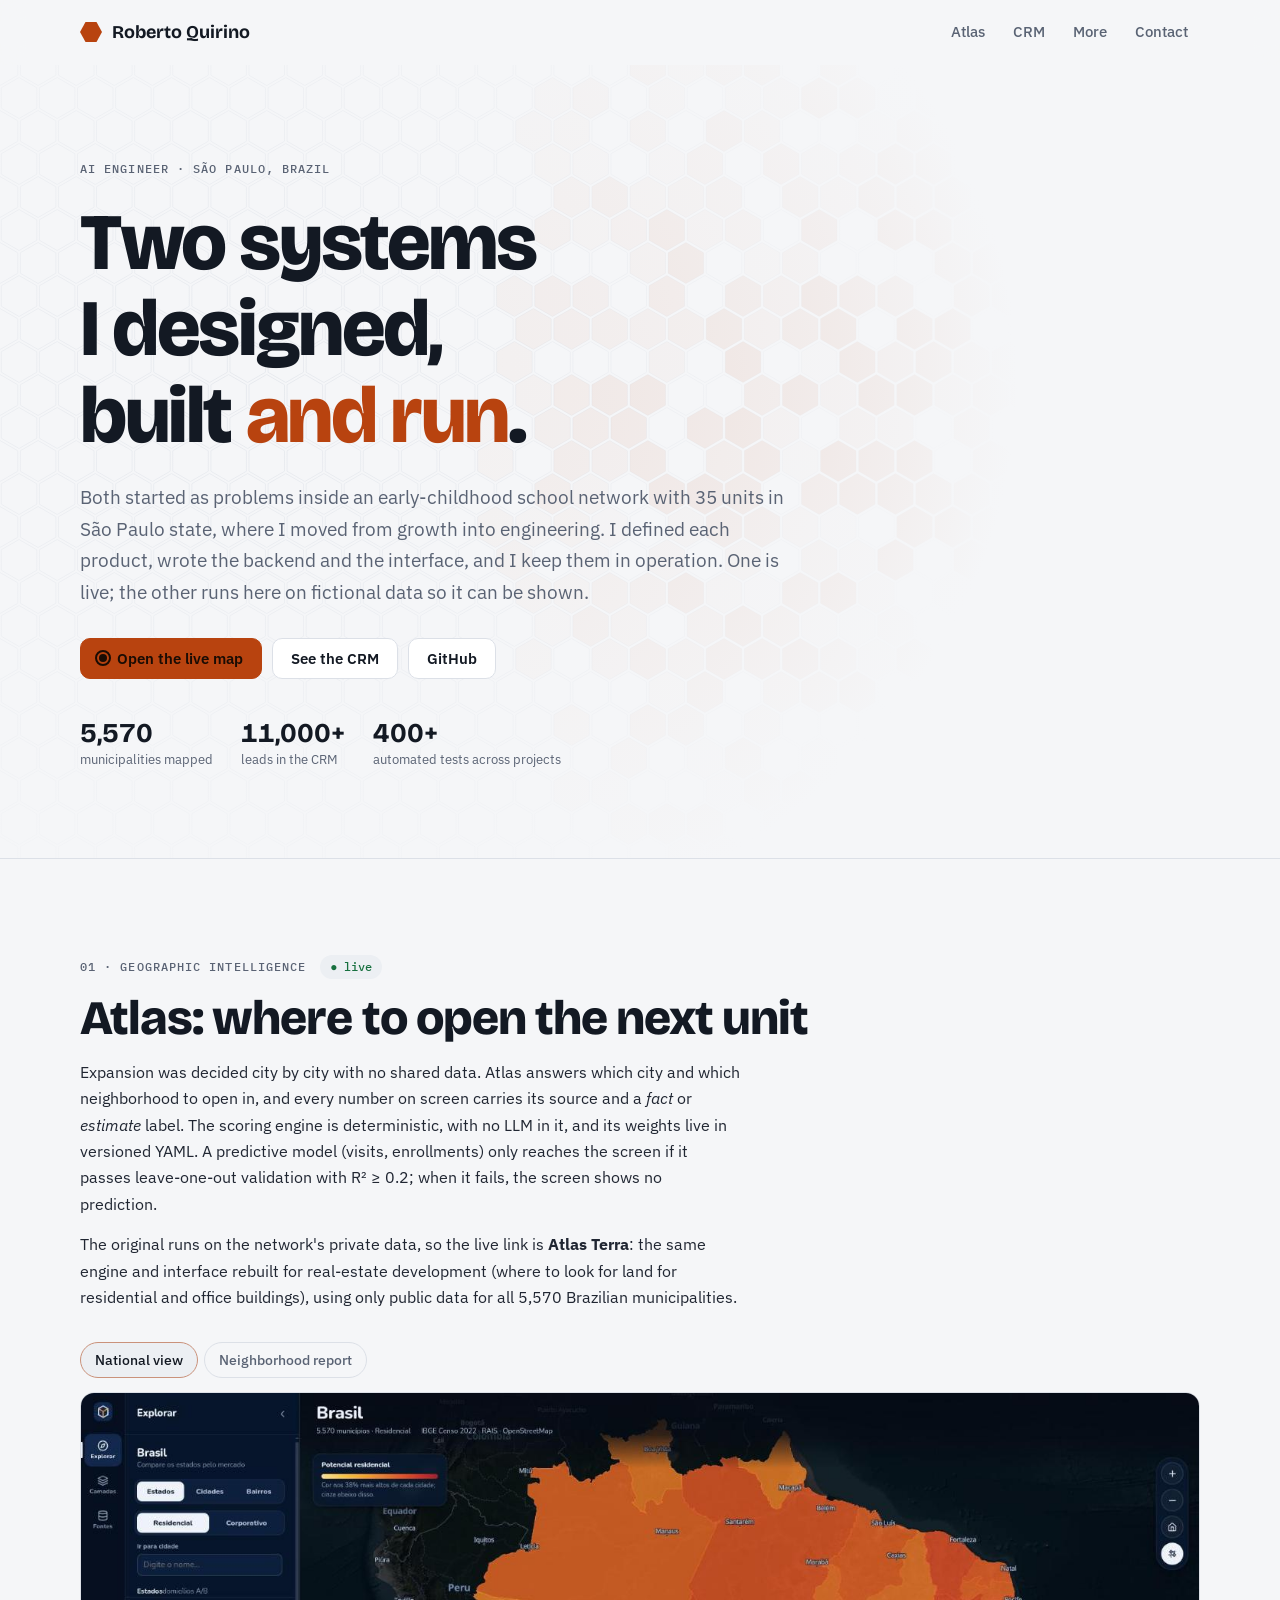
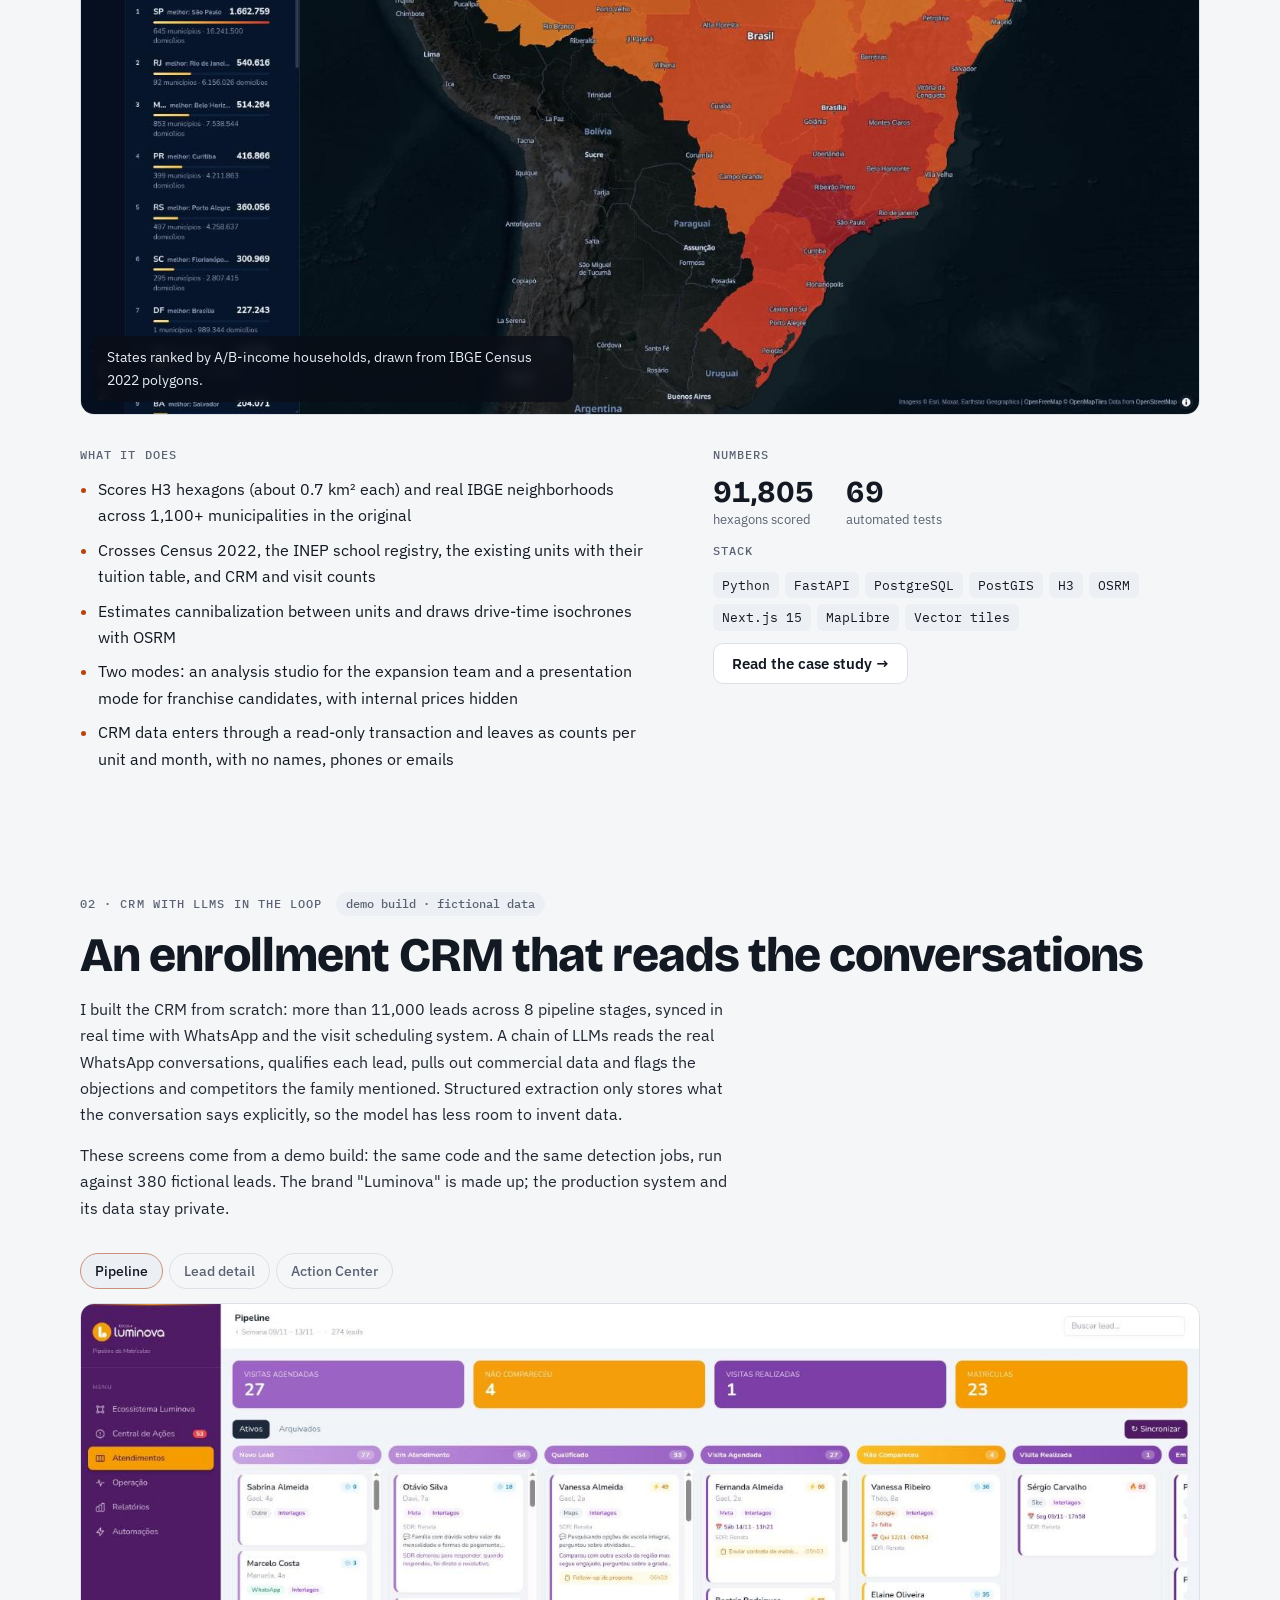
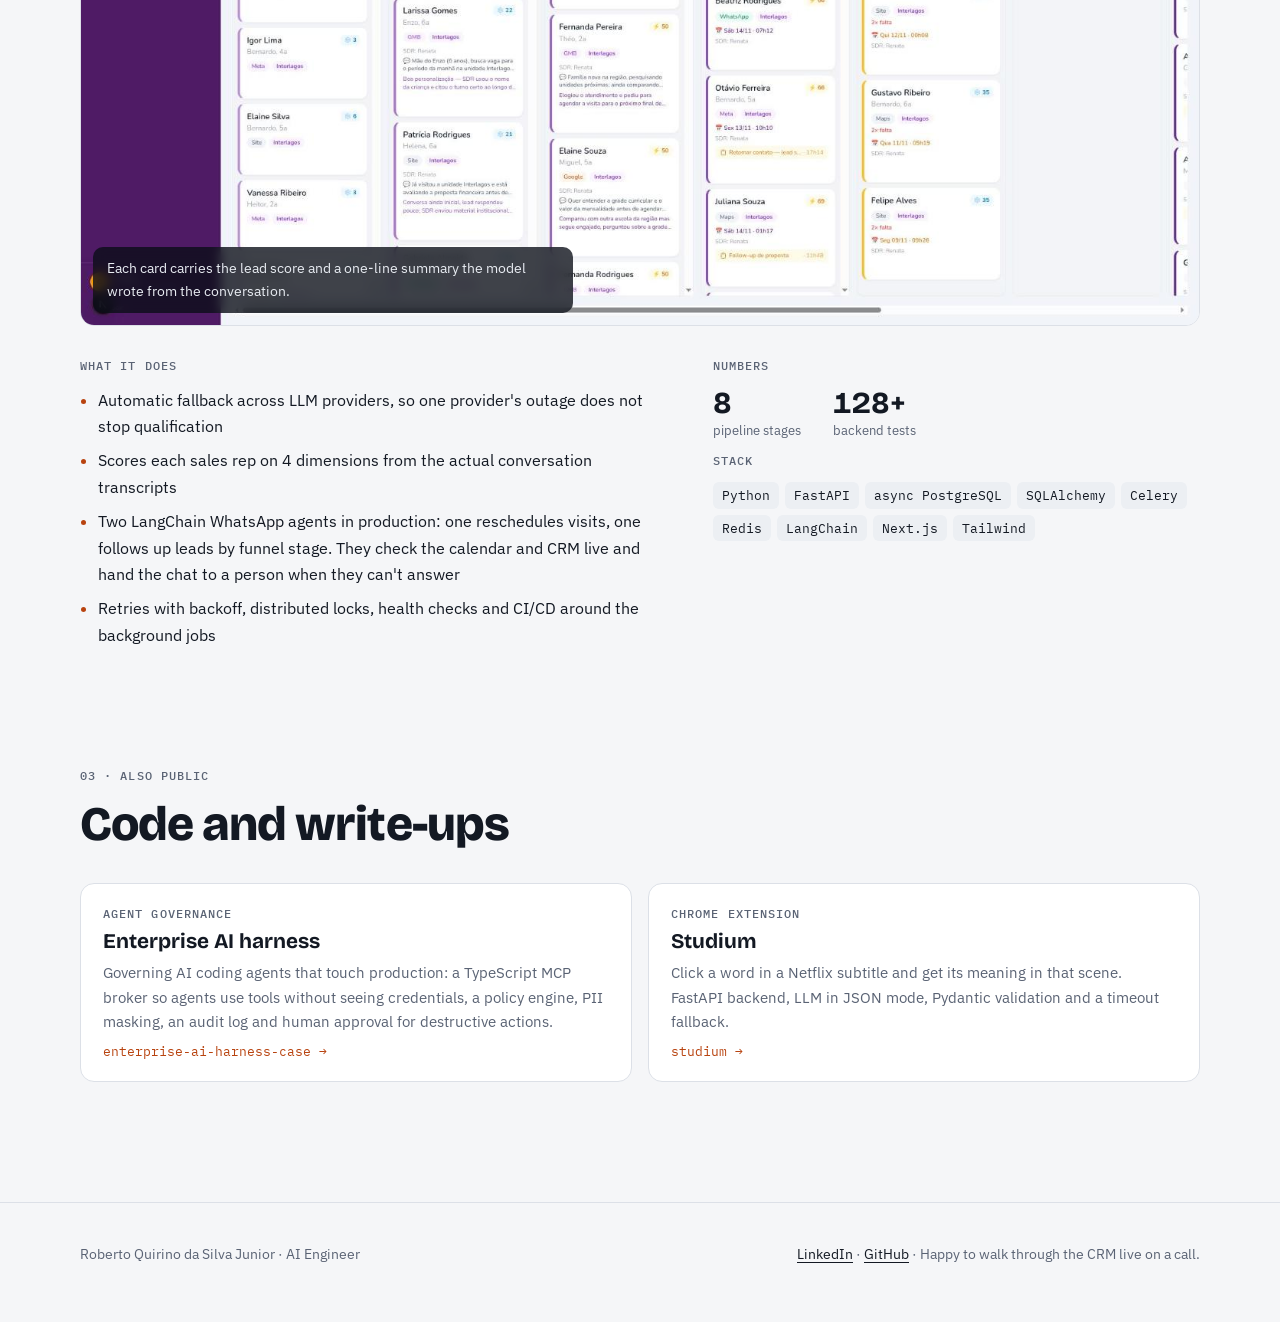
==== index.html @ 05501320 "Portfolio: Atlas and CRM showcase" ====
<!doctype html>
<html lang="en">
<head>
<meta charset="utf-8">
<meta name="viewport" content="width=device-width, initial-scale=1, viewport-fit=cover">
<title>Roberto Quirino · AI Engineer</title>
<meta name="description" content="Atlas, a live geographic intelligence map, and an enrollment CRM with LLMs in the loop. Designed, built and run from scratch by Roberto Quirino.">
<meta property="og:title" content="Roberto Quirino · AI Engineer">
<meta property="og:description" content="Two systems I designed, built and run: Atlas (live map) and an LLM-assisted CRM.">
<meta property="og:image" content="https://hisdevotions-afk.github.io/img/atlas-brazil.jpg">
<link rel="preconnect" href="https://fonts.googleapis.com">
<link rel="preconnect" href="https://fonts.gstatic.com" crossorigin>
<link rel="stylesheet" href="https://fonts.googleapis.com/css2?family=Bricolage+Grotesque:opsz,wght@12..96,500;12..96,700;12..96,800&family=IBM+Plex+Sans:wght@400;500;600&family=IBM+Plex+Mono:wght@400;500&display=swap">
<style>
:root {
  --bg: #0b1019; --surface: #121a27; --ink: #e9edf3; --muted: #97a1b2; --line: #222d3f;
  --accent: #f07a45; --accent-2: #ffc35a; --chip: #1a2333; --ok: #39c47e;
  --display: "Bricolage Grotesque", "Segoe UI", system-ui, sans-serif;
  --body: "IBM Plex Sans", "Segoe UI", system-ui, sans-serif;
  --mono: "IBM Plex Mono", ui-monospace, Menlo, monospace;
  --ease: cubic-bezier(.2,.7,.2,1);
  color-scheme: dark;
}
@media (prefers-color-scheme: light) {
  :root { --bg: #f5f6f8; --surface: #fff; --ink: #131923; --muted: #5a6374; --line: #dce0e7;
    --accent: #b8430f; --accent-2: #e09a1a; --chip: #eceff3; --ok: #17703f; color-scheme: light; }
}
* { box-sizing: border-box; }
html { scroll-behavior: smooth; scroll-padding-top: 80px; }
body { margin: 0; background: var(--bg); color: var(--ink); font: 400 16px/1.65 var(--body); -webkit-font-smoothing: antialiased; }
img { max-width: 100%; display: block; }
a { color: var(--accent); text-underline-offset: 3px; }
:focus-visible { outline: 2px solid var(--accent); outline-offset: 3px; border-radius: 4px; }
.gutter { padding-left: max(20px, env(safe-area-inset-left)); padding-right: max(20px, env(safe-area-inset-right)); }
.wrap { max-width: 1120px; margin: 0 auto; }
h1, h2, h3 { font-family: var(--display); margin: 0; line-height: 1.08; text-wrap: balance; }
p { margin: 0; max-width: 66ch; }
.label { font: 500 12px/1.4 var(--mono); letter-spacing: .09em; text-transform: uppercase; color: var(--muted); }

/* progress + nav */
.progress { position: fixed; inset: 0 0 auto; height: 2px; z-index: 60; background: linear-gradient(90deg, var(--accent), var(--accent-2)); transform-origin: 0 50%; transform: scaleX(0); }
nav.top { position: sticky; top: 0; z-index: 50; backdrop-filter: blur(12px); background: color-mix(in srgb, var(--bg) 78%, transparent); border-bottom: 1px solid transparent; transition: border-color .3s; }
nav.top.scrolled { border-bottom-color: var(--line); }
nav.top .wrap { display: flex; align-items: center; justify-content: space-between; gap: 16px; height: 64px; }
.brand { font: 700 18px var(--display); color: var(--ink); text-decoration: none; display: flex; align-items: center; gap: 10px; white-space: nowrap; }
.brand i { width: 22px; height: 22px; display: inline-block; background: var(--accent); clip-path: polygon(25% 5%,75% 5%,100% 50%,75% 95%,25% 95%,0 50%); }
.navlinks { display: flex; gap: 4px; list-style: none; margin: 0; padding: 0; }
.navlinks a { display: block; padding: 8px 12px; border-radius: 8px; color: var(--muted); text-decoration: none; font-weight: 500; font-size: 15px; transition: color .2s, background .2s; }
.navlinks a:hover { color: var(--ink); }
.navlinks a.active { color: var(--ink); background: var(--chip); }

/* hero */
.hero { position: relative; overflow: hidden; border-bottom: 1px solid var(--line); }
#hex { position: absolute; inset: 0; width: 100%; height: 100%; opacity: .55; }
.hero::after { content: ""; position: absolute; inset: 0; background: radial-gradient(70% 90% at 20% 40%, transparent, var(--bg) 85%); pointer-events: none; }
.hero .wrap { position: relative; z-index: 1; padding-block: 96px 88px; display: grid; gap: 22px; }
.hero h1 { font-size: clamp(2.6rem, 7vw, 5rem); font-weight: 800; letter-spacing: -.03em; max-width: 14ch; }
.hero h1 em { font-style: normal; color: var(--accent); }
.hero .lede { font-size: clamp(1.05rem, 2vw, 1.2rem); color: var(--muted); }
.ctas { display: flex; flex-wrap: wrap; gap: 10px; margin-top: 8px; }
.btn { display: inline-flex; align-items: center; gap: 10px; padding: 12px 18px; border-radius: 10px; font: 600 15px/1 var(--body); text-decoration: none; color: var(--ink); background: var(--surface); border: 1px solid var(--line); transition: transform .25s var(--ease), border-color .25s, box-shadow .25s; }
.btn:hover { transform: translateY(-2px); border-color: var(--accent); }
.btn.primary { background: var(--accent); border-color: var(--accent); color: #1a0c04; }
.pulse { width: 8px; height: 8px; border-radius: 50%; background: #1a0c04; position: relative; }
.pulse::after { content: ""; position: absolute; inset: -4px; border-radius: 50%; border: 2px solid #1a0c04; animation: ping 1.8s var(--ease) infinite; }
@keyframes ping { from { transform: scale(.6); opacity: .9 } to { transform: scale(1.8); opacity: 0 } }
.hero .facts { display: flex; flex-wrap: wrap; gap: 8px 28px; margin-top: 18px; }
.hero .facts div { display: grid; }
.hero .facts b { font: 700 1.7rem/1.1 var(--display); font-variant-numeric: tabular-nums; }
.hero .facts span { font-size: 13px; color: var(--muted); }

/* projects */
section.project { padding-block: 96px 24px; }
section.project .wrap { display: grid; gap: 32px; }
.phead { display: grid; gap: 14px; }
.phead .meta { display: flex; flex-wrap: wrap; gap: 8px 14px; align-items: center; }
.status { font: 500 12px/1 var(--mono); padding: 6px 10px; border-radius: 999px; background: var(--chip); color: var(--muted); }
.status.live { color: var(--ok); }
.phead h2 { font-size: clamp(2rem, 4.4vw, 3rem); font-weight: 800; letter-spacing: -.02em; }
.phead p { color: color-mix(in srgb, var(--ink) 82%, var(--muted)); }

.gallery { display: grid; gap: 14px; }
.tabs { display: flex; flex-wrap: wrap; gap: 6px; }
.tabs button { font: 500 14px var(--body); color: var(--muted); background: transparent; border: 1px solid var(--line); border-radius: 999px; padding: 8px 14px; cursor: pointer; transition: all .2s; }
.tabs button[aria-selected="true"] { color: var(--ink); background: var(--chip); border-color: color-mix(in srgb, var(--accent) 50%, var(--line)); }
.stage { position: relative; border-radius: 14px; overflow: hidden; border: 1px solid var(--line); background: var(--surface); aspect-ratio: 1460 / 812; cursor: zoom-in; }
.stage img { position: absolute; inset: 0; width: 100%; height: 100%; object-fit: cover; object-position: top left; opacity: 0; transform: scale(1.02); transition: opacity .6s var(--ease), transform 1.2s var(--ease); }
.stage img.on { opacity: 1; transform: scale(1); }
.stage .cap { position: absolute; left: 12px; right: 12px; bottom: 12px; padding: 10px 14px; border-radius: 10px; font-size: 14px; color: #e9edf3; background: rgba(10,14,22,.78); backdrop-filter: blur(6px); max-width: 60ch; }
.stage .bar { position: absolute; left: 0; top: 0; height: 3px; background: var(--accent); width: 0; }
.stage.playing .bar { animation: fill 6s linear forwards; }
@keyframes fill { to { width: 100% } }

.sheet { display: grid; grid-template-columns: 1.2fr 1fr; gap: 32px 48px; }
.sheet > div { min-width: 0; display: grid; gap: 12px; align-content: start; }
.sheet ul { margin: 0; padding-left: 18px; display: grid; gap: 8px; }
.sheet li::marker { color: var(--accent); }
.figures { display: flex; flex-wrap: wrap; gap: 10px 32px; }
.figures div { display: grid; }
.figures b { font: 700 1.9rem/1.1 var(--display); font-variant-numeric: tabular-nums; }
.figures span { font-size: 13px; color: var(--muted); }
.tech { display: flex; flex-wrap: wrap; gap: 6px; }
.tech span { font: 400 12.5px/1 var(--mono); padding: 7px 9px; border-radius: 6px; background: var(--chip); transition: transform .2s var(--ease), background .2s; }
.tech span:hover { transform: translateY(-2px); background: color-mix(in srgb, var(--accent) 22%, var(--chip)); }

.cards { display: grid; grid-template-columns: repeat(2, 1fr); gap: 16px; }
.card { display: grid; gap: 8px; padding: 22px; border-radius: 14px; border: 1px solid var(--line); background: var(--surface); color: var(--ink); text-decoration: none; transition: transform .3s var(--ease), border-color .3s; min-width: 0; }
.card:hover { transform: translateY(-4px); border-color: var(--accent); }
.card h3 { font-size: 1.3rem; }
.card p { color: var(--muted); font-size: 15px; }
.card code { font: 12.5px var(--mono); color: var(--accent); }

footer { margin-top: 96px; border-top: 1px solid var(--line); }
footer .wrap { padding-block: 40px 56px; display: flex; flex-wrap: wrap; justify-content: space-between; gap: 16px; color: var(--muted); font-size: 14px; }
footer a { color: var(--ink); }

/* reveal (content stays visible without JS) */
.js .reveal { opacity: 0; transform: translateY(24px); transition: opacity .8s var(--ease), transform .8s var(--ease); }
.js .reveal.in { opacity: 1; transform: none; }
.js .hero .stagger > * { opacity: 0; transform: translateY(16px); animation: rise .9s var(--ease) forwards; }
.js .hero .stagger > *:nth-child(2) { animation-delay: .08s } .js .hero .stagger > *:nth-child(3) { animation-delay: .16s }
.js .hero .stagger > *:nth-child(4) { animation-delay: .24s } .js .hero .stagger > *:nth-child(5) { animation-delay: .32s }
@keyframes rise { to { opacity: 1; transform: none } }

/* lightbox */
dialog { border: 0; padding: 0; background: transparent; max-width: min(96vw, 1460px); }
dialog::backdrop { background: rgba(5,8,12,.86); backdrop-filter: blur(4px); }
dialog img { border-radius: 10px; max-height: 88vh; width: auto; }
dialog button { position: fixed; top: max(16px, env(safe-area-inset-top)); right: 16px; font: 600 14px var(--body); color: #fff; background: rgba(255,255,255,.12); border: 0; border-radius: 8px; padding: 8px 12px; cursor: pointer; }

@media (max-width: 760px) {
  .navlinks a { padding: 8px 8px; font-size: 14px; }
  .navlinks li.hide-sm { display: none; }
  .brand span { display: none; }
  .hero .wrap { padding-block: 64px 56px; }
  section.project { padding-block: 64px 8px; }
  .sheet, .cards { grid-template-columns: 1fr; }
  .stage .cap { position: static; margin: 0; border-radius: 0; background: var(--surface); color: var(--muted); }
  .stage { aspect-ratio: auto; }
  .stage img { position: relative; display: none; }
  .stage img.on { display: block; }
}
@media (prefers-reduced-motion: reduce) {
  *, *::before, *::after { animation: none !important; transition: none !important; }
  .js .reveal, .js .hero .stagger > * { opacity: 1; transform: none; }
  html { scroll-behavior: auto; }
}
</style>
</head>
<body>
<div class="progress" id="progress"></div>

<nav class="top gutter" id="nav" aria-label="Sections">
  <div class="wrap">
    <a class="brand" href="#top"><i aria-hidden="true"></i><span>Roberto Quirino</span></a>
    <ul class="navlinks">
      <li><a href="#atlas">Atlas</a></li>
      <li><a href="#crm">CRM</a></li>
      <li class="hide-sm"><a href="#more">More</a></li>
      <li><a href="#contact">Contact</a></li>
    </ul>
  </div>
</nav>

<header class="hero gutter" id="top">
  <canvas id="hex" aria-hidden="true"></canvas>
  <div class="wrap stagger">
    <span class="label">AI Engineer · São Paulo, Brazil</span>
    <h1>Two systems I designed, built <em>and run</em>.</h1>
    <p class="lede">Both started as problems inside an early-childhood school network with 35 units in São Paulo state, where I moved from growth into engineering. I defined each product, wrote the backend and the interface, and I keep them in operation. One is live; the other runs here on fictional data so it can be shown.</p>
    <div class="ctas">
      <a class="btn primary" href="https://atlas-terra.vercel.app" target="_blank" rel="noopener"><span class="pulse" aria-hidden="true"></span>Open the live map</a>
      <a class="btn" href="#crm">See the CRM</a>
      <a class="btn" href="https://github.com/hisdevotions-afk" target="_blank" rel="noopener">GitHub</a>
    </div>
    <div class="facts">
      <div><b data-count="5570">5,570</b><span>municipalities mapped</span></div>
      <div><b data-count="11000" data-suffix="+">11,000+</b><span>leads in the CRM</span></div>
      <div><b data-count="400" data-suffix="+">400+</b><span>automated tests across projects</span></div>
    </div>
  </div>
</header>

<main>
  <section class="project gutter" id="atlas">
    <div class="wrap">
      <div class="phead reveal">
        <div class="meta"><span class="label">01 · Geographic intelligence</span><span class="status live">● live</span></div>
        <h2>Atlas: where to open the next unit</h2>
        <p>Expansion was decided city by city with no shared data. Atlas answers which city and which neighborhood to open in, and every number on screen carries its source and a <i>fact</i> or <i>estimate</i> label. The scoring engine is deterministic, with no LLM in it, and its weights live in versioned YAML. A predictive model (visits, enrollments) only reaches the screen if it passes leave-one-out validation with R² ≥ 0.2; when it fails, the screen shows no prediction.</p>
        <p>The original runs on the network's private data, so the live link is <b>Atlas Terra</b>: the same engine and interface rebuilt for real-estate development (where to look for land for residential and office buildings), using only public data for all 5,570 Brazilian municipalities.</p>
      </div>

      <div class="gallery reveal" data-gallery>
        <div class="tabs" role="tablist" aria-label="Atlas screens">
          <button role="tab" aria-selected="true">National view</button>
          <button role="tab" aria-selected="false">Neighborhood report</button>
        </div>
        <div class="stage" tabindex="0" aria-label="Open screenshot full size">
          <span class="bar"></span>
          <img class="on" src="img/atlas-brazil.jpg" alt="Dark map of Brazil with states colored by residential potential and a ranked list of states" data-cap="States ranked by A/B-income households, drawn from IBGE Census 2022 polygons.">
          <img src="img/atlas-city.jpg" alt="Satellite view of Campinas with a neighborhood report" data-cap="Campinas: buyer profile against the city average, then the steps from neighborhood to land parcel." loading="lazy">
          <p class="cap"></p>
        </div>
      </div>

      <div class="sheet reveal">
        <div>
          <span class="label">What it does</span>
          <ul>
            <li>Scores H3 hexagons (about 0.7 km² each) and real IBGE neighborhoods across 1,100+ municipalities in the original</li>
            <li>Crosses Census 2022, the INEP school registry, the existing units with their tuition table, and CRM and visit counts</li>
            <li>Estimates cannibalization between units and draws drive-time isochrones with OSRM</li>
            <li>Two modes: an analysis studio for the expansion team and a presentation mode for franchise candidates, with internal prices hidden</li>
            <li>CRM data enters through a read-only transaction and leaves as counts per unit and month, with no names, phones or emails</li>
          </ul>
        </div>
        <div>
          <span class="label">Numbers</span>
          <div class="figures">
            <div><b data-count="91805">91,805</b><span>hexagons scored</span></div>
            <div><b data-count="69">69</b><span>automated tests</span></div>
          </div>
          <span class="label">Stack</span>
          <div class="tech"><span>Python</span><span>FastAPI</span><span>PostgreSQL</span><span>PostGIS</span><span>H3</span><span>OSRM</span><span>Next.js 15</span><span>MapLibre</span><span>Vector tiles</span></div>
          <a class="btn" href="https://github.com/hisdevotions-afk/GeoIntelligence" target="_blank" rel="noopener" style="justify-self:start">Read the case study →</a>
        </div>
      </div>
    </div>
  </section>

  <section class="project gutter" id="crm">
    <div class="wrap">
      <div class="phead reveal">
        <div class="meta"><span class="label">02 · CRM with LLMs in the loop</span><span class="status">demo build · fictional data</span></div>
        <h2>An enrollment CRM that reads the conversations</h2>
        <p>I built the CRM from scratch: more than 11,000 leads across 8 pipeline stages, synced in real time with WhatsApp and the visit scheduling system. A chain of LLMs reads the real WhatsApp conversations, qualifies each lead, pulls out commercial data and flags the objections and competitors the family mentioned. Structured extraction only stores what the conversation says explicitly, so the model has less room to invent data.</p>
        <p>These screens come from a demo build: the same code and the same detection jobs, run against 380 fictional leads. The brand "Luminova" is made up; the production system and its data stay private.</p>
      </div>

      <div class="gallery reveal" data-gallery>
        <div class="tabs" role="tablist" aria-label="CRM screens">
          <button role="tab" aria-selected="true">Pipeline</button>
          <button role="tab" aria-selected="false">Lead detail</button>
          <button role="tab" aria-selected="false">Action Center</button>
        </div>
        <div class="stage" tabindex="0" aria-label="Open screenshot full size">
          <span class="bar"></span>
          <img class="on" src="img/crm-pipeline.jpg" alt="Kanban pipeline with lead cards showing AI score and summary" data-cap="Each card carries the lead score and a one-line summary the model wrote from the conversation." loading="lazy">
          <img src="img/crm-lead.jpg" alt="Lead detail drawer with quality score and AI assessment" data-cap="Lead detail: quality score and the model's read of what the family wants." loading="lazy">
          <img src="img/crm-actions.jpg" alt="Action Center listing overdue tasks by severity" data-cap="Action Center: AI signals, stage, score and recency turned into the rep's next action." loading="lazy">
          <p class="cap"></p>
        </div>
      </div>

      <div class="sheet reveal">
        <div>
          <span class="label">What it does</span>
          <ul>
            <li>Automatic fallback across LLM providers, so one provider's outage does not stop qualification</li>
            <li>Scores each sales rep on 4 dimensions from the actual conversation transcripts</li>
            <li>Two LangChain WhatsApp agents in production: one reschedules visits, one follows up leads by funnel stage. They check the calendar and CRM live and hand the chat to a person when they can't answer</li>
            <li>Retries with backoff, distributed locks, health checks and CI/CD around the background jobs</li>
          </ul>
        </div>
        <div>
          <span class="label">Numbers</span>
          <div class="figures">
            <div><b data-count="8">8</b><span>pipeline stages</span></div>
            <div><b data-count="130" data-suffix="+">130+</b><span>backend tests</span></div>
          </div>
          <span class="label">Stack</span>
          <div class="tech"><span>Python</span><span>FastAPI</span><span>async PostgreSQL</span><span>SQLAlchemy</span><span>Celery</span><span>Redis</span><span>LangChain</span><span>Next.js</span><span>Tailwind</span></div>
        </div>
      </div>
    </div>
  </section>

  <section class="project gutter" id="more">
    <div class="wrap">
      <div class="phead reveal">
        <span class="label">03 · Also public</span>
        <h2>Code and write-ups</h2>
      </div>
      <div class="cards">
        <a class="card reveal" href="https://github.com/hisdevotions-afk/enterprise-ai-harness-case" target="_blank" rel="noopener">
          <span class="label">Agent governance</span>
          <h3>Enterprise AI harness</h3>
          <p>Governing AI coding agents that touch production: a TypeScript MCP broker so agents use tools without seeing credentials, a policy engine, PII masking, an audit log and human approval for destructive actions.</p>
          <code>enterprise-ai-harness-case →</code>
        </a>
        <a class="card reveal" href="https://github.com/hisdevotions-afk/studium" target="_blank" rel="noopener">
          <span class="label">Chrome extension</span>
          <h3>Studium</h3>
          <p>Click a word in a Netflix subtitle and get its meaning in that scene. FastAPI backend, LLM in JSON mode, Pydantic validation and a timeout fallback.</p>
          <code>studium →</code>
        </a>
      </div>
    </div>
  </section>
</main>

<footer class="gutter" id="contact">
  <div class="wrap">
    <span>Roberto Quirino da Silva Junior · AI Engineer</span>
    <span><a href="https://www.linkedin.com/in/roberto-quirino" target="_blank" rel="noopener">LinkedIn</a> · <a href="https://github.com/hisdevotions-afk" target="_blank" rel="noopener">GitHub</a> · Happy to walk through the CRM live on a call.</span>
  </div>
</footer>

<dialog id="lb"><button type="button" id="lbClose">Close ✕</button><img id="lbImg" src="img/atlas-brazil.jpg" alt="Screenshot, full size"></dialog>

<script>
document.documentElement.classList.add('js');
const reduce = matchMedia('(prefers-reduced-motion: reduce)').matches;

/* scroll progress + nav state + active section */
const bar = document.getElementById('progress'), nav = document.getElementById('nav');
const links = [...document.querySelectorAll('.navlinks a')];
const secs = links.map(a => document.querySelector(a.getAttribute('href')));
function onScroll() {
  const h = document.documentElement, max = h.scrollHeight - h.clientHeight;
  bar.style.transform = `scaleX(${max > 0 ? h.scrollTop / max : 0})`;
  nav.classList.toggle('scrolled', h.scrollTop > 8);
  let cur = -1;
  secs.forEach((s, i) => { if (s && s.getBoundingClientRect().top < innerHeight * 0.4) cur = i; });
  links.forEach((a, i) => a.classList.toggle('active', i === cur));
}
addEventListener('scroll', onScroll, { passive: true }); onScroll();

/* reveal on scroll */
const io = new IntersectionObserver(es => es.forEach(e => { if (e.isIntersecting) { e.target.classList.add('in'); io.unobserve(e.target); } }), { threshold: 0.12 });
document.querySelectorAll('.reveal').forEach(el => io.observe(el));

/* count-up */
const fmt = n => n.toLocaleString('en-US');
const cio = new IntersectionObserver(es => es.forEach(e => {
  if (!e.isIntersecting) return; cio.unobserve(e.target);
  const el = e.target, end = +el.dataset.count, suf = el.dataset.suffix || '';
  if (reduce) return;
  const t0 = performance.now(), dur = 1400;
  (function step(t) { const p = Math.min(1, (t - t0) / dur), v = Math.round(end * (1 - Math.pow(1 - p, 3)));
    el.textContent = fmt(v) + suf; if (p < 1) requestAnimationFrame(step); })(t0);
}), { threshold: 0.6 });
document.querySelectorAll('[data-count]').forEach(el => cio.observe(el));

/* galleries: tabs + autoplay while visible */
const lb = document.getElementById('lb'), lbImg = document.getElementById('lbImg');
document.getElementById('lbClose').onclick = () => lb.close();
lb.addEventListener('click', e => { if (e.target === lb) lb.close(); });
document.querySelectorAll('[data-gallery]').forEach(g => {
  const tabs = [...g.querySelectorAll('[role=tab]')], imgs = [...g.querySelectorAll('.stage img')];
  const stage = g.querySelector('.stage'), cap = g.querySelector('.cap'), pbar = g.querySelector('.bar');
  let i = 0, timer = null, visible = false, touched = false;
  function show(n) {
    i = (n + imgs.length) % imgs.length;
    imgs.forEach((im, k) => im.classList.toggle('on', k === i));
    tabs.forEach((t, k) => t.setAttribute('aria-selected', k === i));
    cap.textContent = imgs[i].dataset.cap;
    restart();
  }
  function restart() {
    clearTimeout(timer); stage.classList.remove('playing'); void pbar.offsetWidth;
    if (reduce || touched || !visible || imgs.length < 2) return;
    stage.classList.add('playing'); timer = setTimeout(() => show(i + 1), 6000);
  }
  tabs.forEach((t, k) => t.addEventListener('click', () => { touched = true; show(k); }));
  const open = () => { lbImg.src = imgs[i].src; lbImg.alt = imgs[i].alt; lb.showModal(); };
  stage.addEventListener('click', open);
  stage.addEventListener('keydown', e => {
    if (e.key === 'Enter') open();
    if (e.key === 'ArrowRight') { touched = true; show(i + 1); }
    if (e.key === 'ArrowLeft') { touched = true; show(i - 1); }
  });
  new IntersectionObserver(es => { visible = es[0].isIntersecting; restart(); }, { threshold: 0.4 }).observe(stage);
  show(0);
});

/* hero: drifting H3-style hex field, brighter cells pulse like a heat map */
(() => {
  const c = document.getElementById('hex'), ctx = c.getContext('2d');
  let w, h, cells = [], dpr = Math.min(devicePixelRatio || 1, 2);
  const R = 22;
  function build() {
    const r = c.getBoundingClientRect(); w = r.width; h = r.height;
    c.width = w * dpr; c.height = h * dpr; ctx.setTransform(dpr, 0, 0, dpr, 0, 0);
    cells = []; const dx = R * Math.sqrt(3), dy = R * 1.5;
    for (let row = -1; row * dy < h + R; row++)
      for (let col = -1; col * dx < w + R; col++) {
        const x = col * dx + (row % 2 ? dx / 2 : 0), y = row * dy;
        const heat = Math.max(0, 1 - Math.hypot((x - w * .78) / (w * .45), (y - h * .45) / (h * .9)));
        cells.push({ x, y, heat, ph: Math.random() * 6.28 });
      }
  }
  const accent = getComputedStyle(document.documentElement).getPropertyValue('--accent').trim();
  const line = getComputedStyle(document.documentElement).getPropertyValue('--line').trim();
  function hex(x, y, r) { ctx.beginPath(); for (let k = 0; k < 6; k++) { const a = Math.PI / 3 * k + Math.PI / 6; ctx[k ? 'lineTo' : 'moveTo'](x + r * Math.cos(a), y + r * Math.sin(a)); } ctx.closePath(); }
  function draw(t) {
    ctx.clearRect(0, 0, w, h);
    for (const p of cells) {
      hex(p.x, p.y, R - 1.5);
      ctx.strokeStyle = line; ctx.lineWidth = 1; ctx.stroke();
      const a = p.heat * (0.35 + 0.35 * Math.sin(t / 1400 + p.ph));
      if (a > 0.05) { ctx.globalAlpha = a; ctx.fillStyle = accent; ctx.fill(); ctx.globalAlpha = 1; }
    }
    if (!reduce) requestAnimationFrame(draw);
  }
  build(); addEventListener('resize', build); requestAnimationFrame(draw);
})();
</script>
</body>
</html>
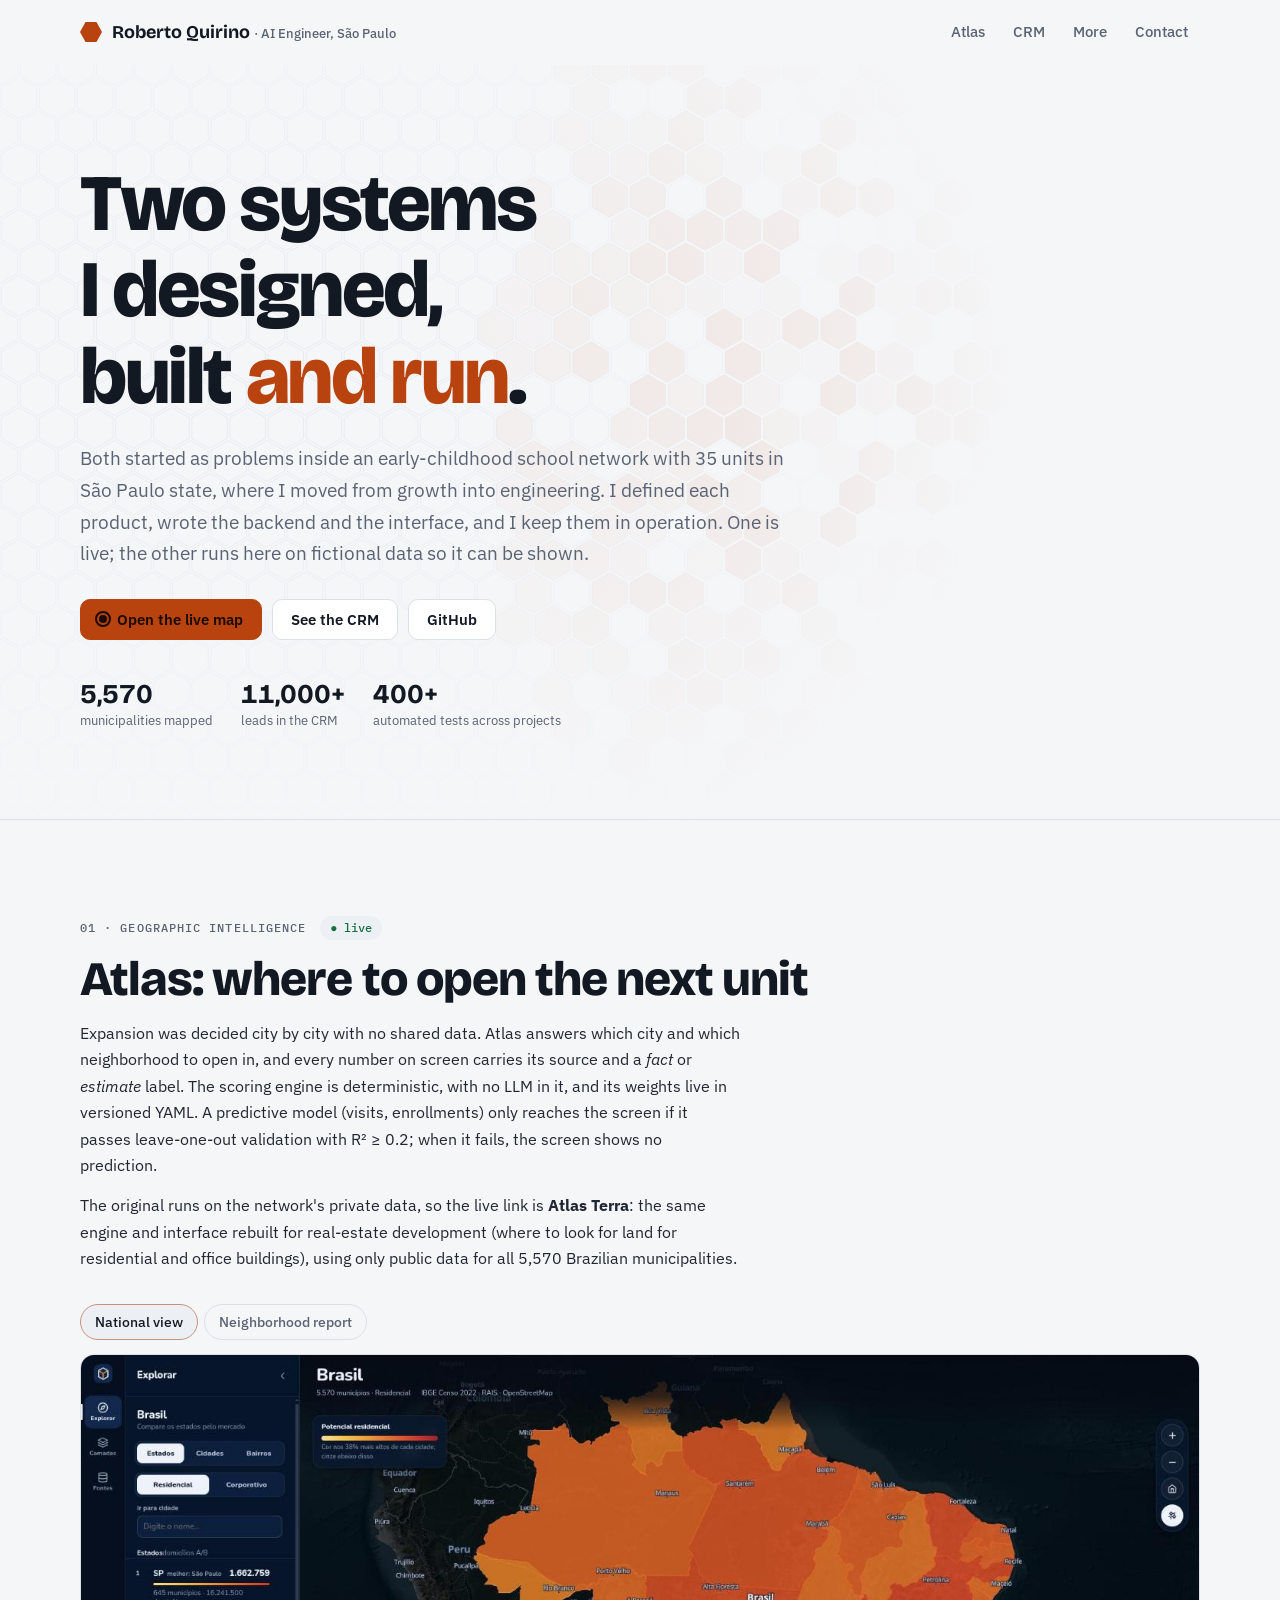
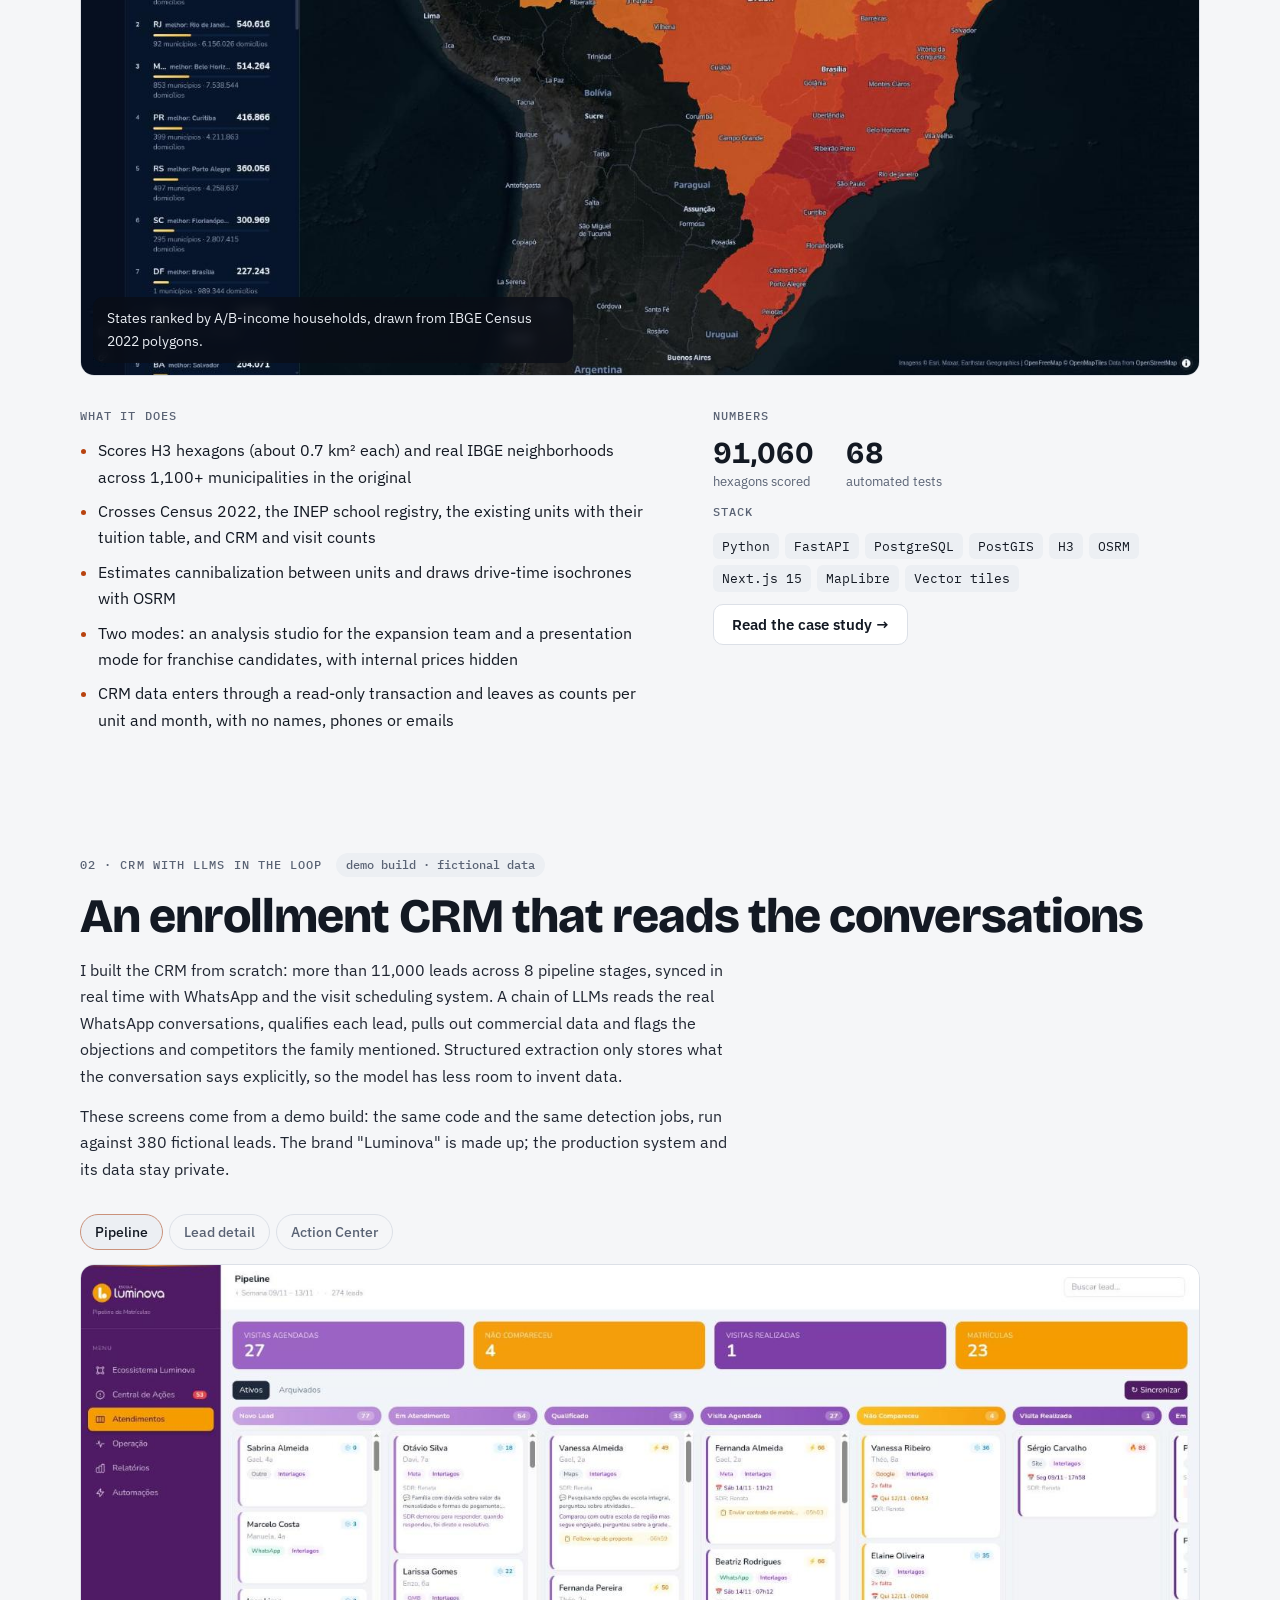
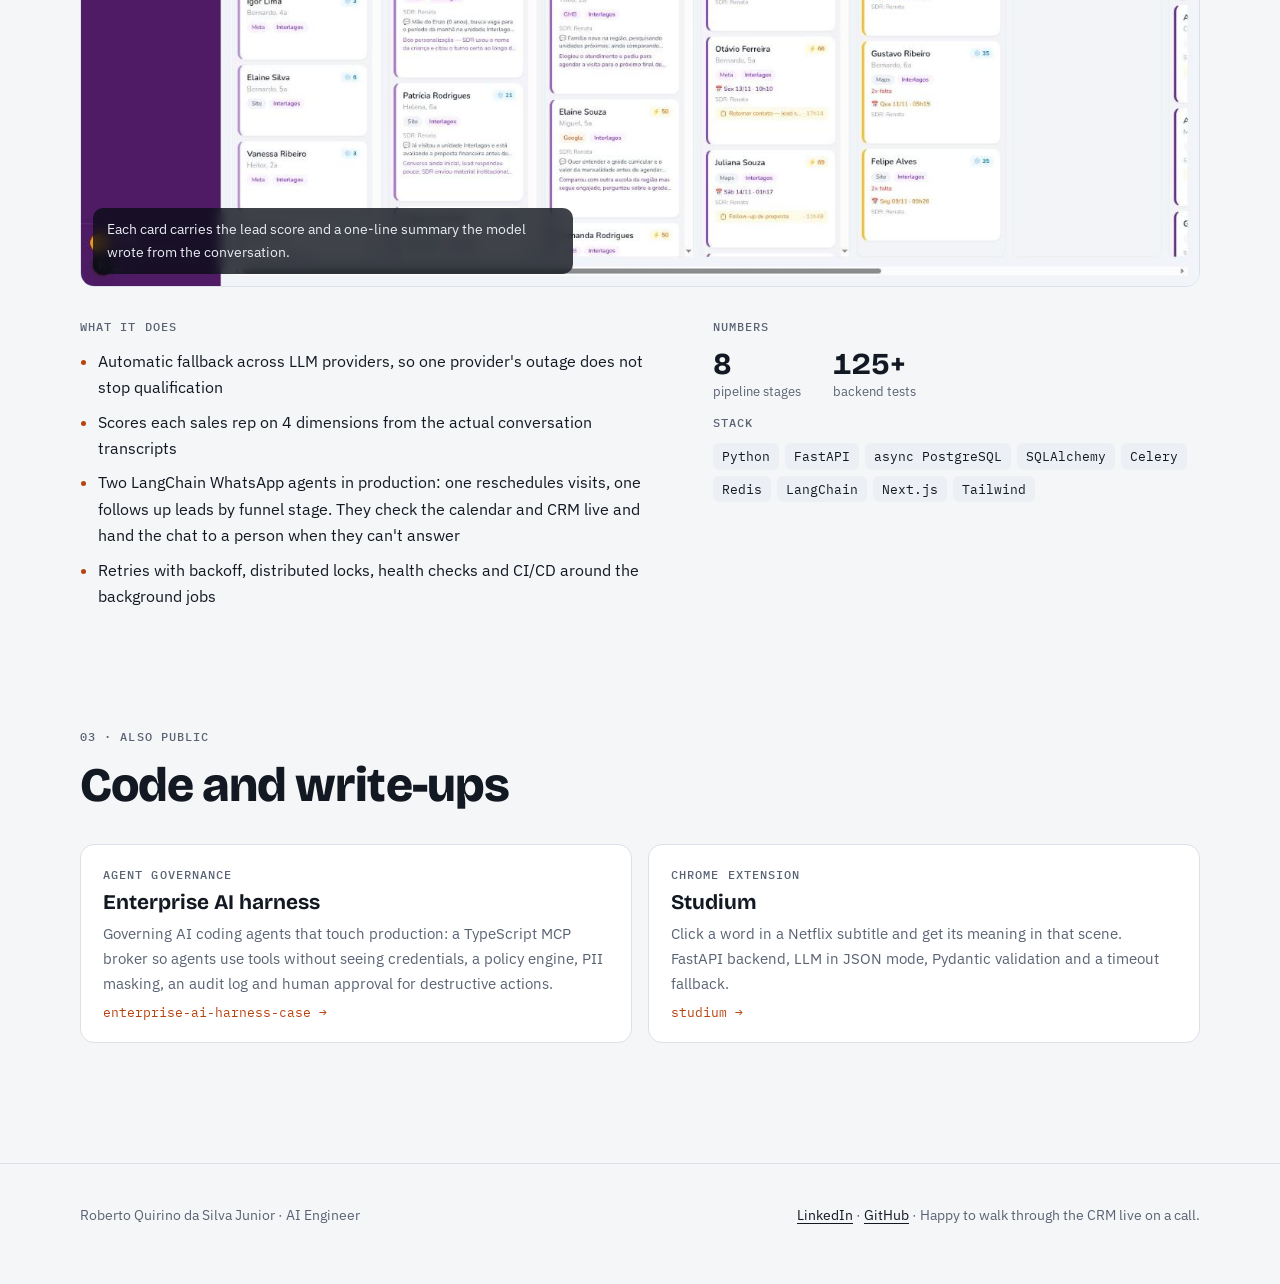
==== commit 7bbece1a: "Move role into nav, drop hero eyebrow" ====
--- a/index.html
+++ b/index.html
@@ -152,7 +152,7 @@
 
 <nav class="top gutter" id="nav" aria-label="Sections">
   <div class="wrap">
-    <a class="brand" href="#top"><i aria-hidden="true"></i><span>Roberto Quirino</span></a>
+    <a class="brand" href="#top"><i aria-hidden="true"></i><span>Roberto Quirino <small style="font:500 13px var(--body);color:var(--muted)">· AI Engineer, São Paulo</small></span></a>
     <ul class="navlinks">
       <li><a href="#atlas">Atlas</a></li>
       <li><a href="#crm">CRM</a></li>
@@ -165,7 +165,6 @@
 <header class="hero gutter" id="top">
   <canvas id="hex" aria-hidden="true"></canvas>
   <div class="wrap stagger">
-    <span class="label">AI Engineer · São Paulo, Brazil</span>
     <h1>Two systems I designed, built <em>and run</em>.</h1>
     <p class="lede">Both started as problems inside an early-childhood school network with 35 units in São Paulo state, where I moved from growth into engineering. I defined each product, wrote the backend and the interface, and I keep them in operation. One is live; the other runs here on fictional data so it can be shown.</p>
     <div class="ctas">
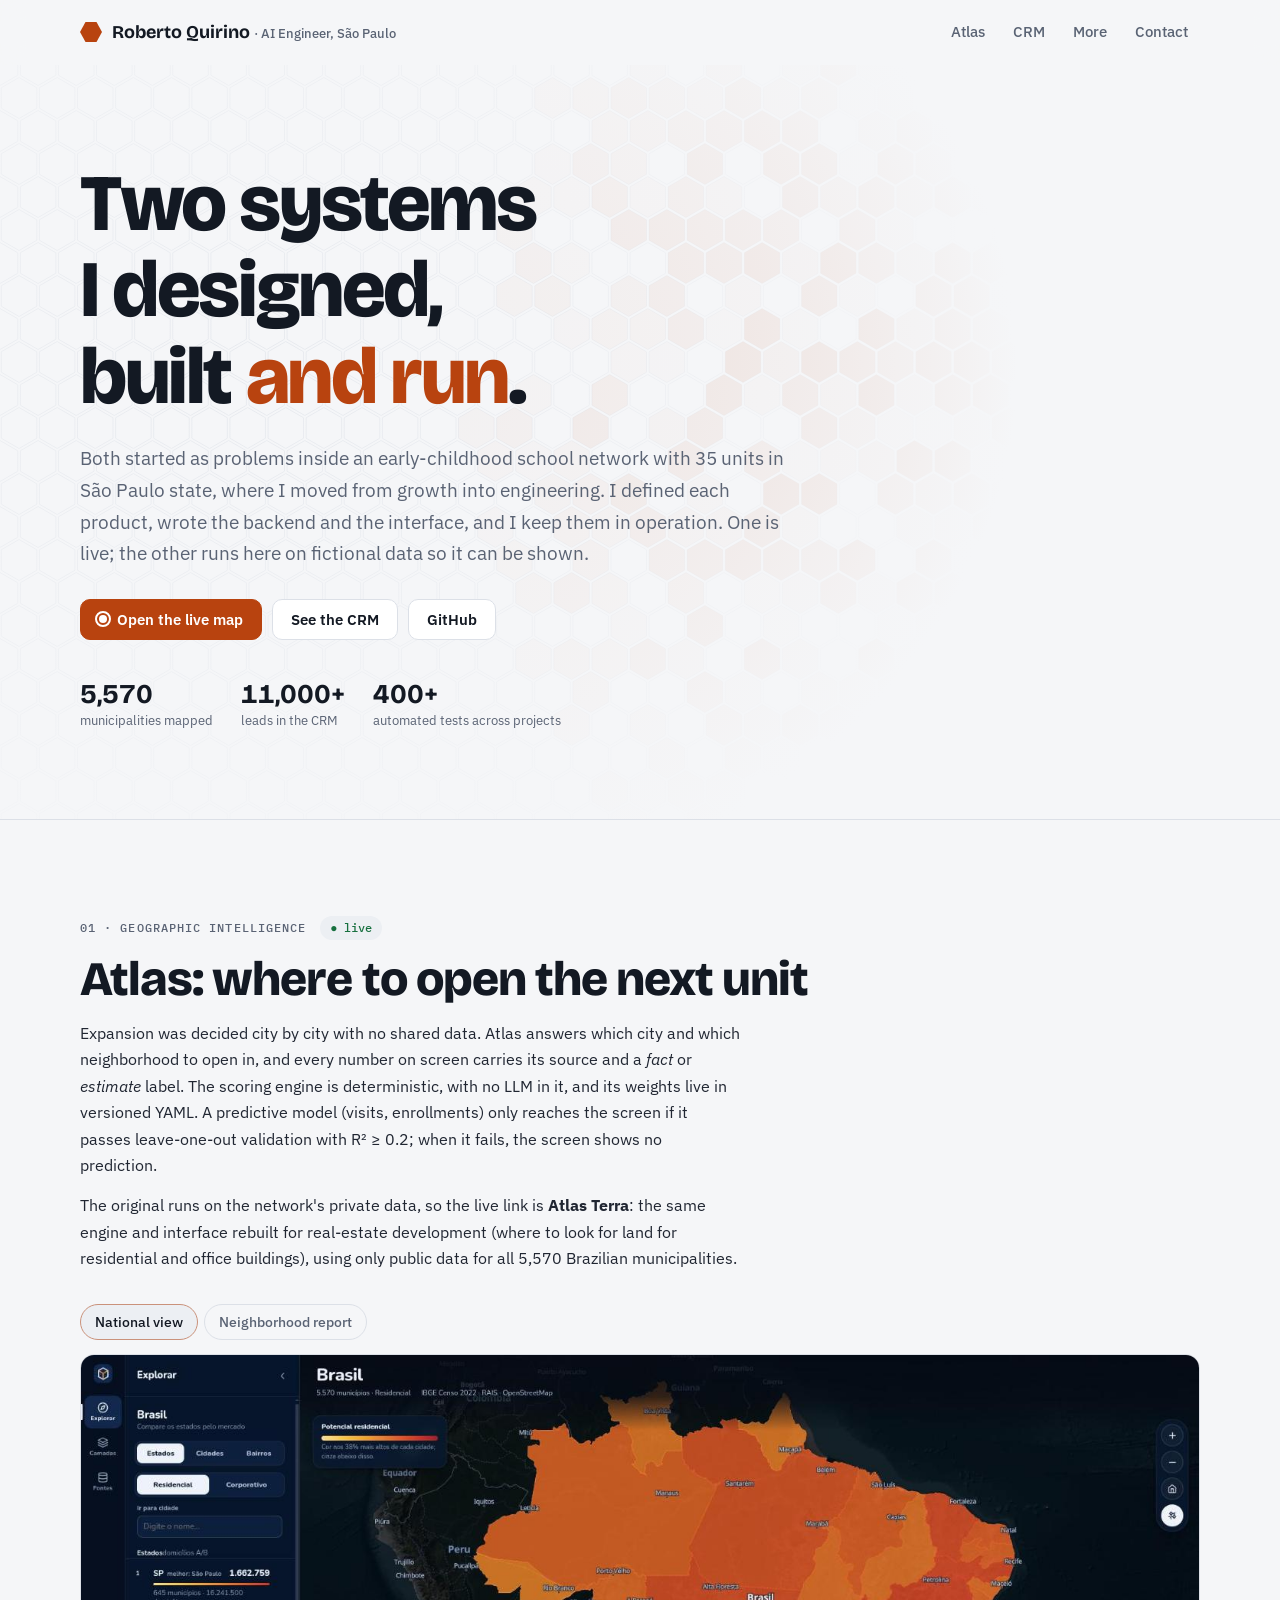
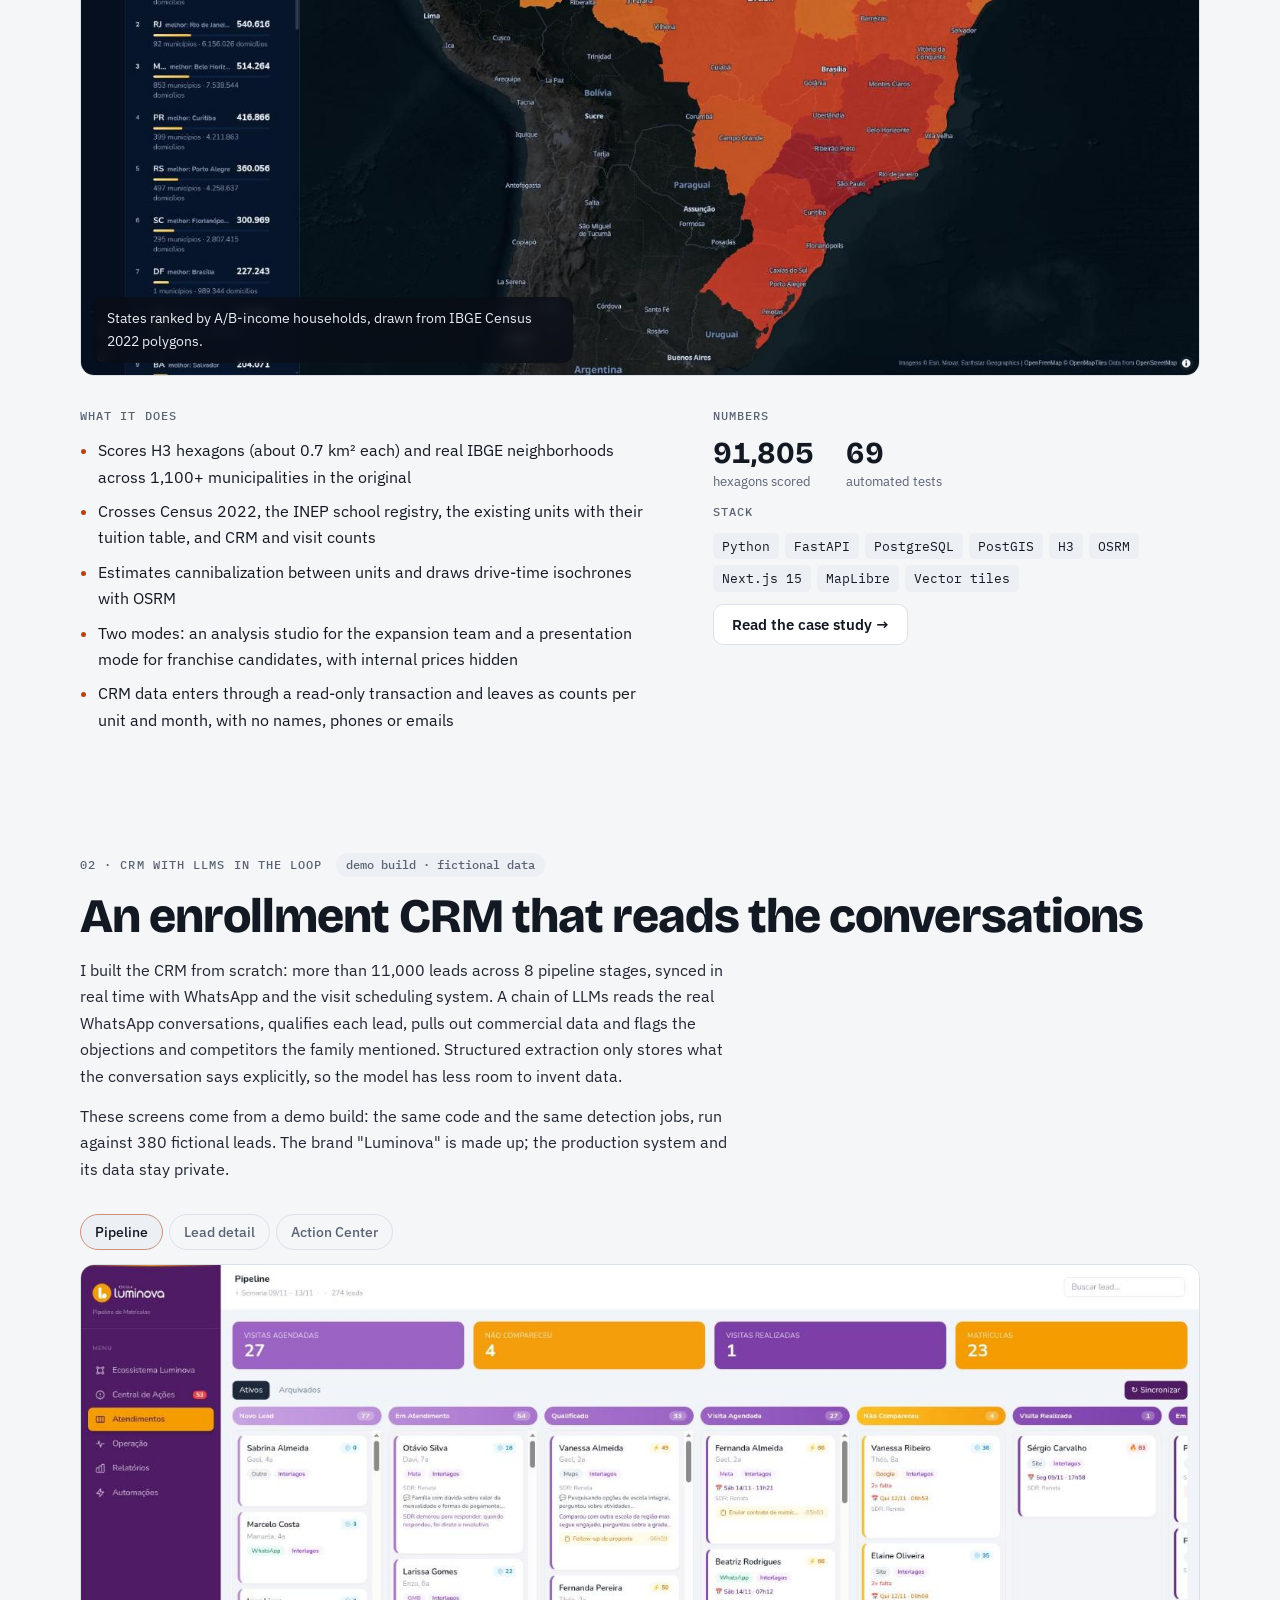
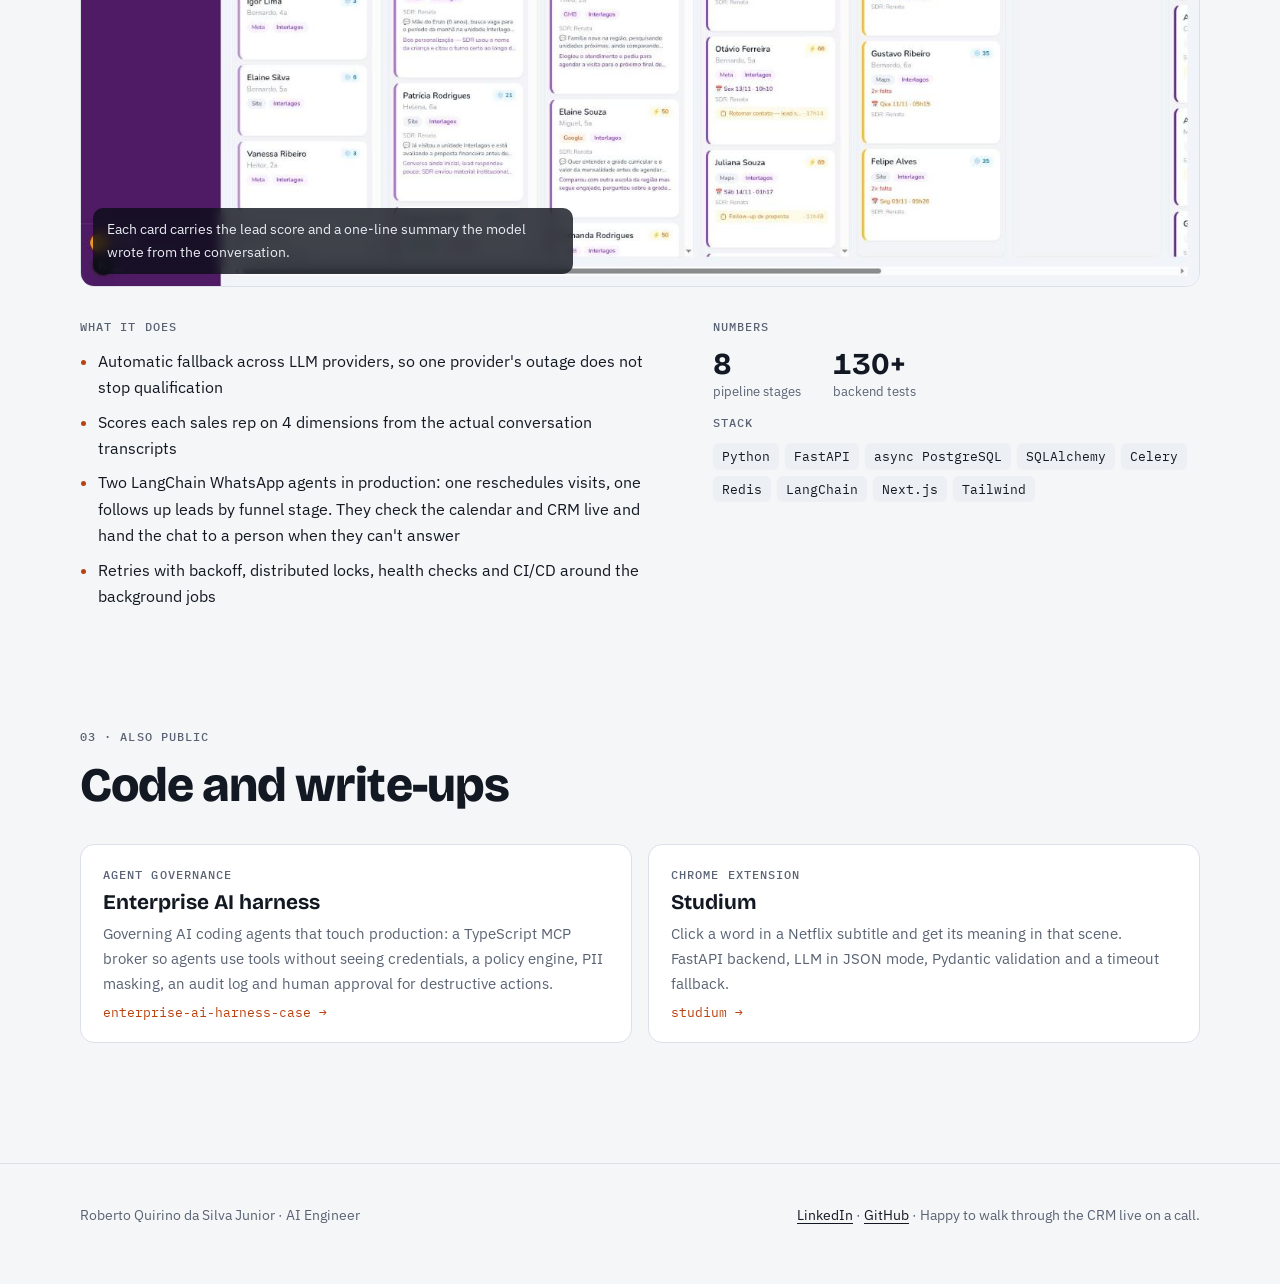
==== commit e273b458: "Readable primary button text in light theme" ====
--- a/index.html
+++ b/index.html
@@ -14,7 +14,7 @@
 <style>
 :root {
   --bg: #0b1019; --surface: #121a27; --ink: #e9edf3; --muted: #97a1b2; --line: #222d3f;
-  --accent: #f07a45; --accent-2: #ffc35a; --chip: #1a2333; --ok: #39c47e;
+  --on-accent: #1a0c04; --accent: #f07a45; --accent-2: #ffc35a; --chip: #1a2333; --ok: #39c47e;
   --display: "Bricolage Grotesque", "Segoe UI", system-ui, sans-serif;
   --body: "IBM Plex Sans", "Segoe UI", system-ui, sans-serif;
   --mono: "IBM Plex Mono", ui-monospace, Menlo, monospace;
@@ -23,7 +23,7 @@
 }
 @media (prefers-color-scheme: light) {
   :root { --bg: #f5f6f8; --surface: #fff; --ink: #131923; --muted: #5a6374; --line: #dce0e7;
-    --accent: #b8430f; --accent-2: #e09a1a; --chip: #eceff3; --ok: #17703f; color-scheme: light; }
+    --on-accent: #fff; --accent: #b8430f; --accent-2: #e09a1a; --chip: #eceff3; --ok: #17703f; color-scheme: light; }
 }
 * { box-sizing: border-box; }
 html { scroll-behavior: smooth; scroll-padding-top: 80px; }
@@ -60,9 +60,9 @@
 .ctas { display: flex; flex-wrap: wrap; gap: 10px; margin-top: 8px; }
 .btn { display: inline-flex; align-items: center; gap: 10px; padding: 12px 18px; border-radius: 10px; font: 600 15px/1 var(--body); text-decoration: none; color: var(--ink); background: var(--surface); border: 1px solid var(--line); transition: transform .25s var(--ease), border-color .25s, box-shadow .25s; }
 .btn:hover { transform: translateY(-2px); border-color: var(--accent); }
-.btn.primary { background: var(--accent); border-color: var(--accent); color: #1a0c04; }
-.pulse { width: 8px; height: 8px; border-radius: 50%; background: #1a0c04; position: relative; }
-.pulse::after { content: ""; position: absolute; inset: -4px; border-radius: 50%; border: 2px solid #1a0c04; animation: ping 1.8s var(--ease) infinite; }
+.btn.primary { background: var(--accent); border-color: var(--accent); color: var(--on-accent); }
+.pulse { width: 8px; height: 8px; border-radius: 50%; background: var(--on-accent); position: relative; }
+.pulse::after { content: ""; position: absolute; inset: -4px; border-radius: 50%; border: 2px solid var(--on-accent); animation: ping 1.8s var(--ease) infinite; }
 @keyframes ping { from { transform: scale(.6); opacity: .9 } to { transform: scale(1.8); opacity: 0 } }
 .hero .facts { display: flex; flex-wrap: wrap; gap: 8px 28px; margin-top: 18px; }
 .hero .facts div { display: grid; }
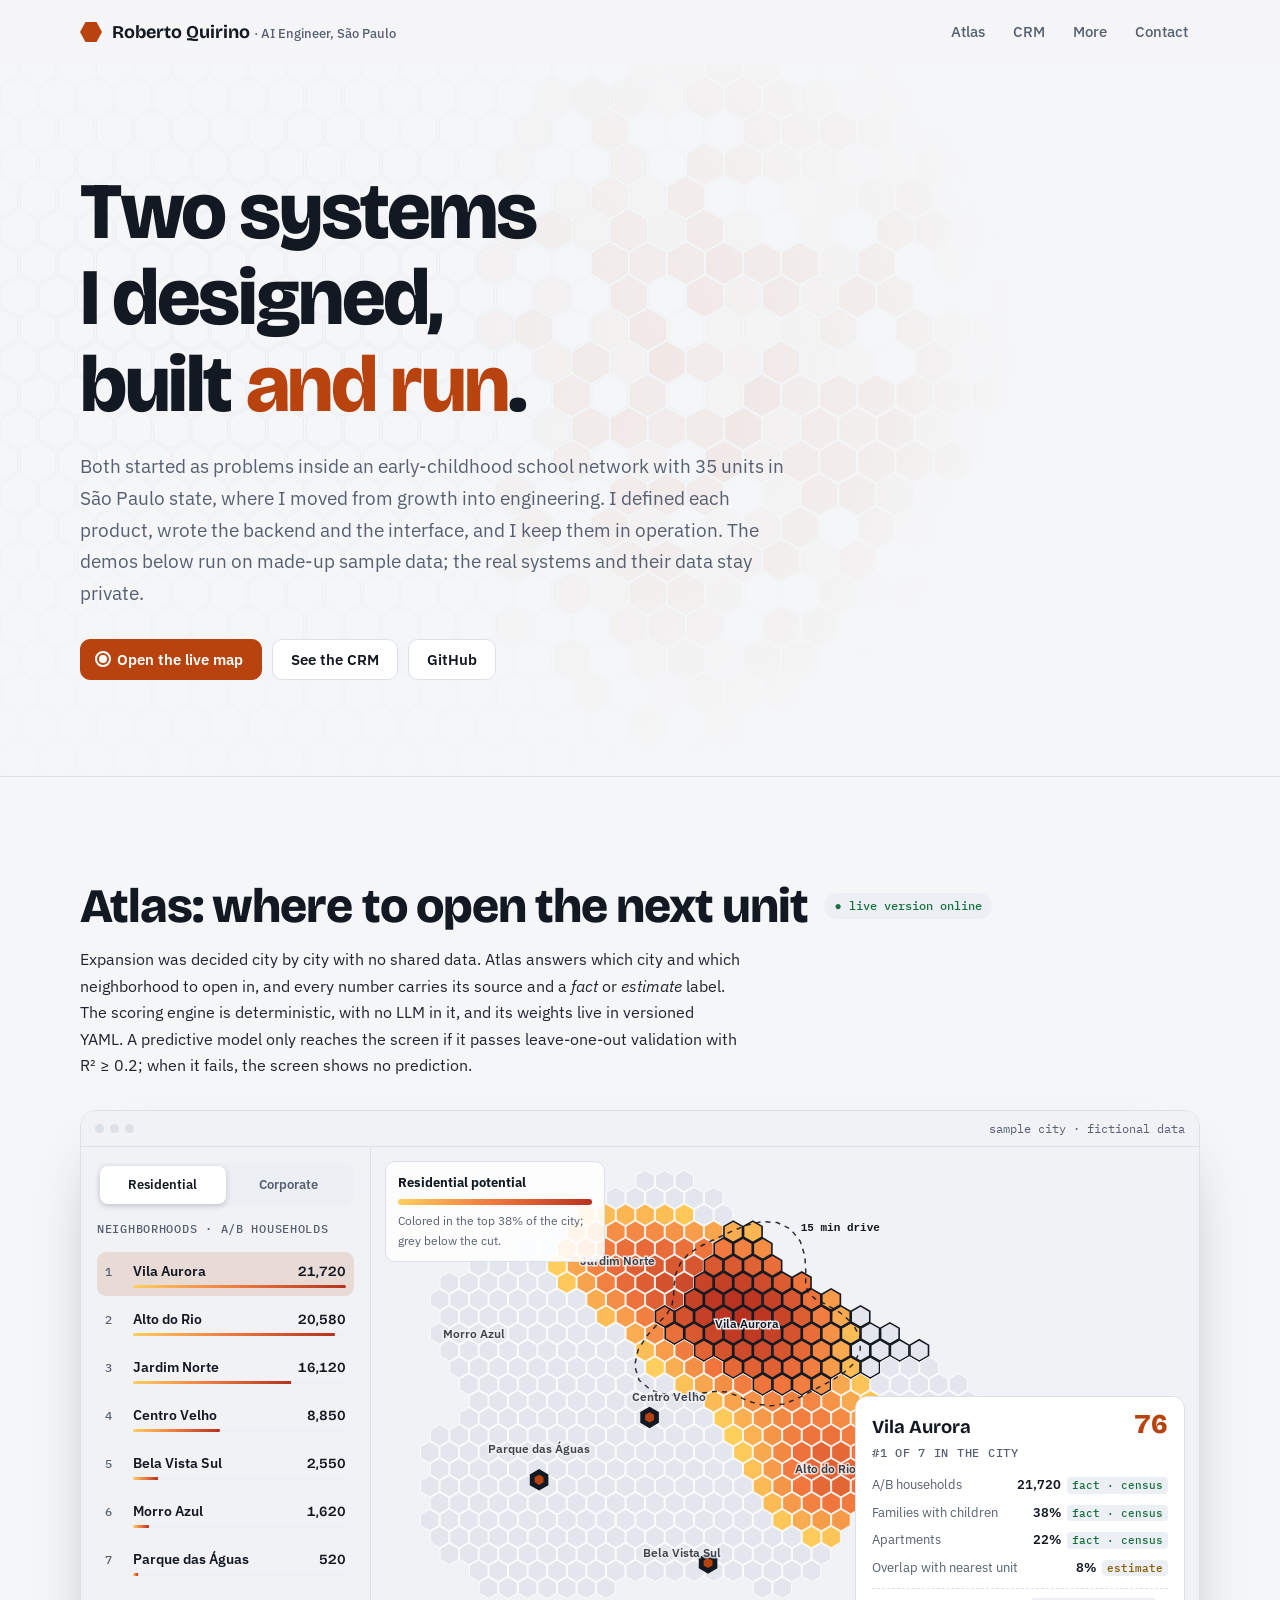
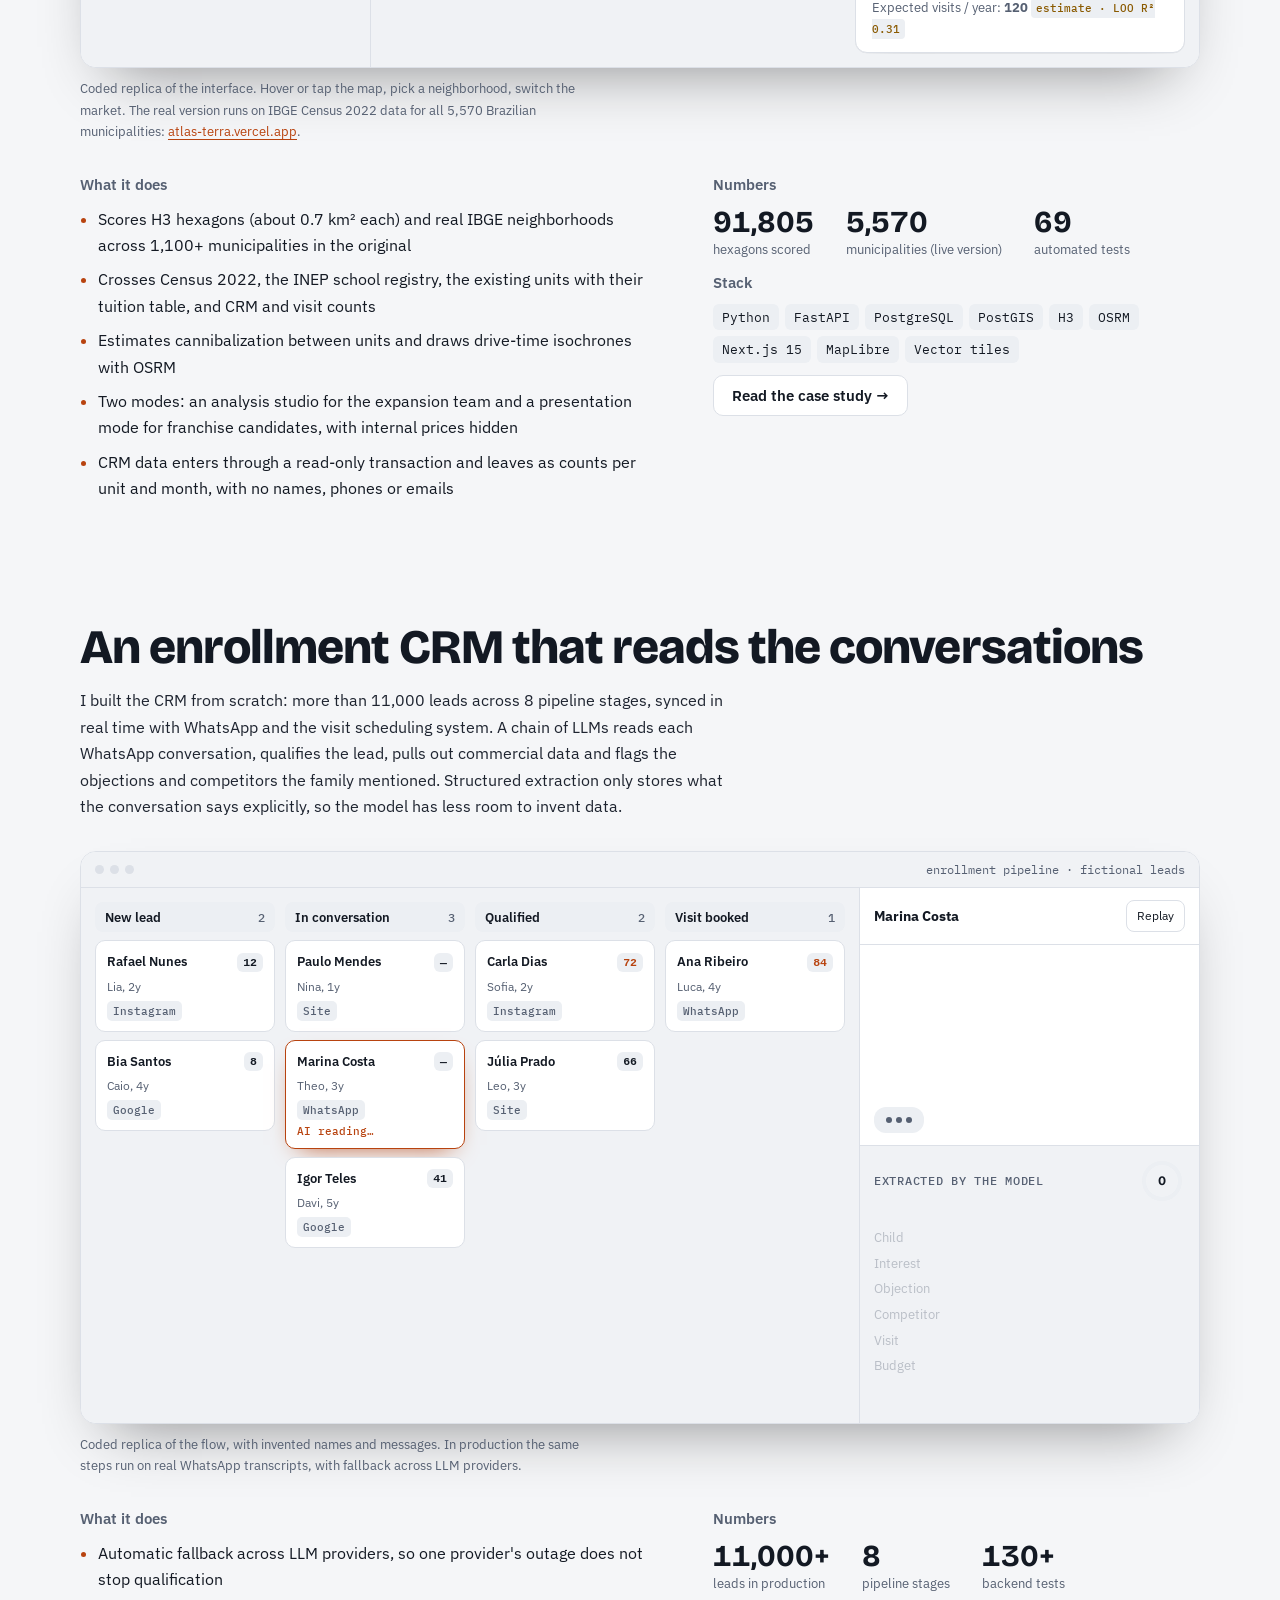
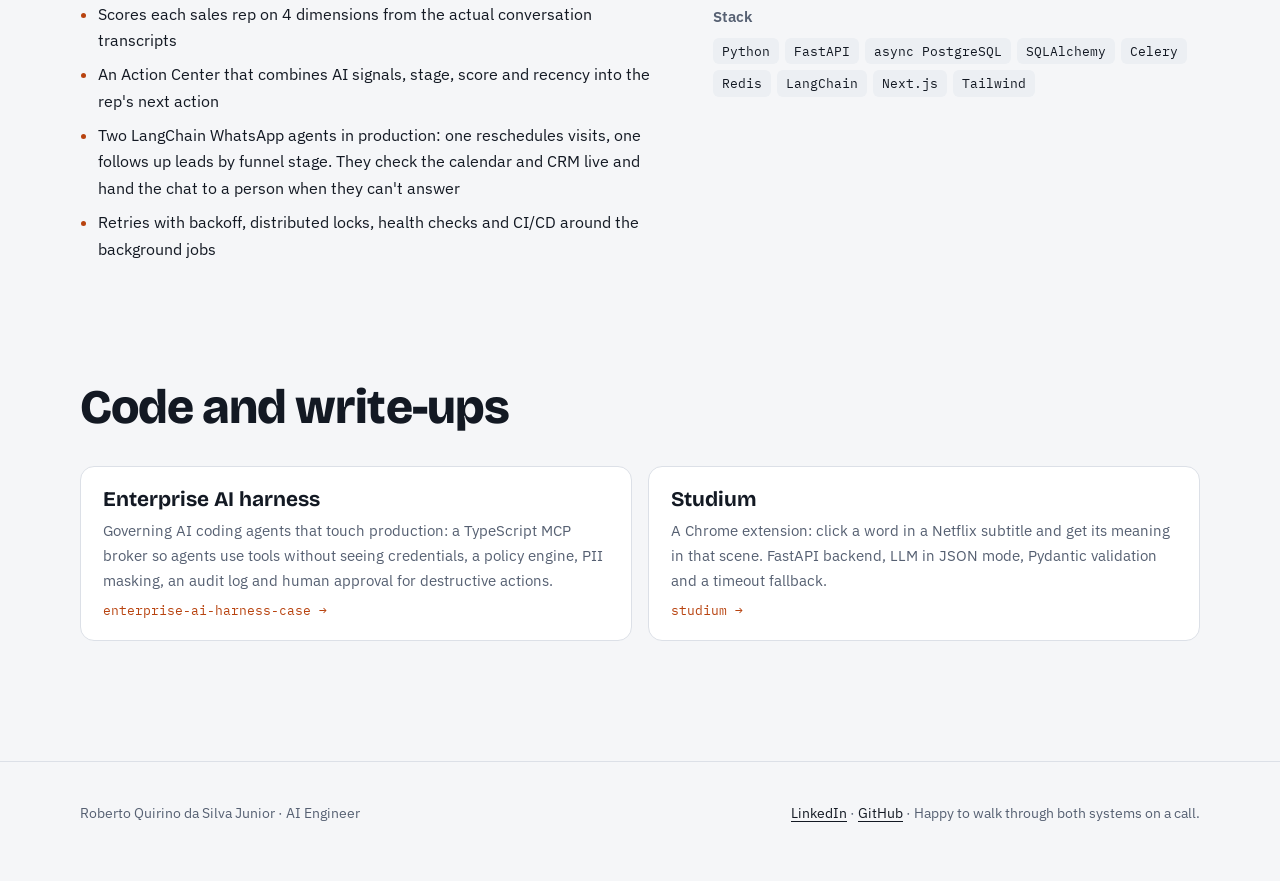
==== commit 7d8ed659: "Animated, coded demos of Atlas and the CRM with fictional data" ====
--- a/index.html
+++ b/index.html
@@ -4,7 +4,7 @@
 <meta charset="utf-8">
 <meta name="viewport" content="width=device-width, initial-scale=1, viewport-fit=cover">
 <title>Roberto Quirino · AI Engineer</title>
-<meta name="description" content="Atlas, a live geographic intelligence map, and an enrollment CRM with LLMs in the loop. Designed, built and run from scratch by Roberto Quirino.">
+<meta name="description" content="Atlas, a geographic intelligence engine, and an enrollment CRM with LLMs in the loop. Designed, built and run from scratch by Roberto Quirino.">
 <meta property="og:title" content="Roberto Quirino · AI Engineer">
 <meta property="og:description" content="Two systems I designed, built and run: Atlas (live map) and an LLM-assisted CRM.">
 <meta property="og:image" content="https://hisdevotions-afk.github.io/img/atlas-brazil.jpg">
@@ -13,21 +13,26 @@
 <link rel="stylesheet" href="https://fonts.googleapis.com/css2?family=Bricolage+Grotesque:opsz,wght@12..96,500;12..96,700;12..96,800&family=IBM+Plex+Sans:wght@400;500;600&family=IBM+Plex+Mono:wght@400;500&display=swap">
 <style>
 :root {
-  --bg: #0b1019; --surface: #121a27; --ink: #e9edf3; --muted: #97a1b2; --line: #222d3f;
-  --on-accent: #1a0c04; --accent: #f07a45; --accent-2: #ffc35a; --chip: #1a2333; --ok: #39c47e;
+  --bg: #0b1019; --surface: #121a27; --surface-2: #0e1520; --ink: #e9edf3; --muted: #97a1b2; --line: #222d3f;
+  --on-accent: #1a0c04; --accent: #f07a45; --accent-2: #ffc35a; --chip: #1a2333; --ok: #39c47e; --warn: #f5b942; --bad: #ef6b5b;
+  --hex-cold: #1c2534; --hex-edge: #0b1019; --heat-a: #ffd166; --heat-b: #f07a45; --heat-c: #c2362b;
+  --bubble-in: #1a2333; --bubble-out: #3a2416;
   --display: "Bricolage Grotesque", "Segoe UI", system-ui, sans-serif;
   --body: "IBM Plex Sans", "Segoe UI", system-ui, sans-serif;
   --mono: "IBM Plex Mono", ui-monospace, Menlo, monospace;
-  --ease: cubic-bezier(.2,.7,.2,1);
+  --ease: cubic-bezier(.16,1,.3,1);
   color-scheme: dark;
 }
 @media (prefers-color-scheme: light) {
-  :root { --bg: #f5f6f8; --surface: #fff; --ink: #131923; --muted: #5a6374; --line: #dce0e7;
-    --on-accent: #fff; --accent: #b8430f; --accent-2: #e09a1a; --chip: #eceff3; --ok: #17703f; color-scheme: light; }
+  :root { --bg: #f5f6f8; --surface: #fff; --surface-2: #f0f2f5; --ink: #131923; --muted: #566072; --line: #dce0e7;
+    --on-accent: #fff; --accent: #b8430f; --accent-2: #e09a1a; --chip: #eceff3; --ok: #17703f; --warn: #8a5a00; --bad: #b42318;
+    --hex-cold: #e3e7ed; --hex-edge: #ffffff; --heat-a: #ffcf5c; --heat-b: #f0763d; --heat-c: #b8301f;
+    --bubble-in: #eceff3; --bubble-out: #fde6d8; color-scheme: light; }
 }
 * { box-sizing: border-box; }
 html { scroll-behavior: smooth; scroll-padding-top: 80px; }
 body { margin: 0; background: var(--bg); color: var(--ink); font: 400 16px/1.65 var(--body); -webkit-font-smoothing: antialiased; }
+::selection { background: var(--accent); color: var(--on-accent); }
 img { max-width: 100%; display: block; }
 a { color: var(--accent); text-underline-offset: 3px; }
 :focus-visible { outline: 2px solid var(--accent); outline-offset: 3px; border-radius: 4px; }
@@ -35,15 +40,17 @@
 .wrap { max-width: 1120px; margin: 0 auto; }
 h1, h2, h3 { font-family: var(--display); margin: 0; line-height: 1.08; text-wrap: balance; }
 p { margin: 0; max-width: 66ch; }
-.label { font: 500 12px/1.4 var(--mono); letter-spacing: .09em; text-transform: uppercase; color: var(--muted); }
+.small { font: 500 12px/1.4 var(--mono); letter-spacing: .06em; text-transform: uppercase; color: var(--muted); }
+button { font: inherit; color: inherit; }
 
 /* progress + nav */
-.progress { position: fixed; inset: 0 0 auto; height: 2px; z-index: 60; background: linear-gradient(90deg, var(--accent), var(--accent-2)); transform-origin: 0 50%; transform: scaleX(0); }
-nav.top { position: sticky; top: 0; z-index: 50; backdrop-filter: blur(12px); background: color-mix(in srgb, var(--bg) 78%, transparent); border-bottom: 1px solid transparent; transition: border-color .3s; }
+.progress { position: fixed; inset: 0 0 auto; height: 2px; z-index: 60; background: var(--accent); transform-origin: 0 50%; transform: scaleX(0); }
+nav.top { position: sticky; top: 0; z-index: 50; backdrop-filter: blur(12px); background: color-mix(in srgb, var(--bg) 80%, transparent); border-bottom: 1px solid transparent; transition: border-color .3s; }
 nav.top.scrolled { border-bottom-color: var(--line); }
 nav.top .wrap { display: flex; align-items: center; justify-content: space-between; gap: 16px; height: 64px; }
 .brand { font: 700 18px var(--display); color: var(--ink); text-decoration: none; display: flex; align-items: center; gap: 10px; white-space: nowrap; }
 .brand i { width: 22px; height: 22px; display: inline-block; background: var(--accent); clip-path: polygon(25% 5%,75% 5%,100% 50%,75% 95%,25% 95%,0 50%); }
+.brand small { font: 500 13px var(--body); color: var(--muted); }
 .navlinks { display: flex; gap: 4px; list-style: none; margin: 0; padding: 0; }
 .navlinks a { display: block; padding: 8px 12px; border-radius: 8px; color: var(--muted); text-decoration: none; font-weight: 500; font-size: 15px; transition: color .2s, background .2s; }
 .navlinks a:hover { color: var(--ink); }
@@ -53,46 +60,133 @@
 .hero { position: relative; overflow: hidden; border-bottom: 1px solid var(--line); }
 #hex { position: absolute; inset: 0; width: 100%; height: 100%; opacity: .55; }
 .hero::after { content: ""; position: absolute; inset: 0; background: radial-gradient(70% 90% at 20% 40%, transparent, var(--bg) 85%); pointer-events: none; }
-.hero .wrap { position: relative; z-index: 1; padding-block: 96px 88px; display: grid; gap: 22px; }
+.hero .wrap { position: relative; z-index: 1; padding-block: 104px 96px; display: grid; gap: 22px; }
 .hero h1 { font-size: clamp(2.6rem, 7vw, 5rem); font-weight: 800; letter-spacing: -.03em; max-width: 14ch; }
 .hero h1 em { font-style: normal; color: var(--accent); }
 .hero .lede { font-size: clamp(1.05rem, 2vw, 1.2rem); color: var(--muted); }
 .ctas { display: flex; flex-wrap: wrap; gap: 10px; margin-top: 8px; }
-.btn { display: inline-flex; align-items: center; gap: 10px; padding: 12px 18px; border-radius: 10px; font: 600 15px/1 var(--body); text-decoration: none; color: var(--ink); background: var(--surface); border: 1px solid var(--line); transition: transform .25s var(--ease), border-color .25s, box-shadow .25s; }
+.btn { display: inline-flex; align-items: center; gap: 10px; padding: 12px 18px; border-radius: 10px; font: 600 15px/1 var(--body); text-decoration: none; color: var(--ink); background: var(--surface); border: 1px solid var(--line); transition: transform .25s var(--ease), border-color .25s; }
 .btn:hover { transform: translateY(-2px); border-color: var(--accent); }
 .btn.primary { background: var(--accent); border-color: var(--accent); color: var(--on-accent); }
 .pulse { width: 8px; height: 8px; border-radius: 50%; background: var(--on-accent); position: relative; }
 .pulse::after { content: ""; position: absolute; inset: -4px; border-radius: 50%; border: 2px solid var(--on-accent); animation: ping 1.8s var(--ease) infinite; }
 @keyframes ping { from { transform: scale(.6); opacity: .9 } to { transform: scale(1.8); opacity: 0 } }
-.hero .facts { display: flex; flex-wrap: wrap; gap: 8px 28px; margin-top: 18px; }
-.hero .facts div { display: grid; }
-.hero .facts b { font: 700 1.7rem/1.1 var(--display); font-variant-numeric: tabular-nums; }
-.hero .facts span { font-size: 13px; color: var(--muted); }
-
-/* projects */
-section.project { padding-block: 96px 24px; }
+
+/* project sections */
+section.project { padding-block: 104px 16px; }
 section.project .wrap { display: grid; gap: 32px; }
 .phead { display: grid; gap: 14px; }
-.phead .meta { display: flex; flex-wrap: wrap; gap: 8px 14px; align-items: center; }
-.status { font: 500 12px/1 var(--mono); padding: 6px 10px; border-radius: 999px; background: var(--chip); color: var(--muted); }
+.phead h2 { font-size: clamp(2rem, 4.4vw, 3rem); font-weight: 800; letter-spacing: -.02em; display: flex; flex-wrap: wrap; align-items: center; gap: 10px 16px; }
+.status { font: 500 12px/1 var(--mono); padding: 7px 10px; border-radius: 999px; background: var(--chip); color: var(--muted); letter-spacing: 0; }
 .status.live { color: var(--ok); }
-.phead h2 { font-size: clamp(2rem, 4.4vw, 3rem); font-weight: 800; letter-spacing: -.02em; }
-.phead p { color: color-mix(in srgb, var(--ink) 82%, var(--muted)); }
-
-.gallery { display: grid; gap: 14px; }
-.tabs { display: flex; flex-wrap: wrap; gap: 6px; }
-.tabs button { font: 500 14px var(--body); color: var(--muted); background: transparent; border: 1px solid var(--line); border-radius: 999px; padding: 8px 14px; cursor: pointer; transition: all .2s; }
-.tabs button[aria-selected="true"] { color: var(--ink); background: var(--chip); border-color: color-mix(in srgb, var(--accent) 50%, var(--line)); }
-.stage { position: relative; border-radius: 14px; overflow: hidden; border: 1px solid var(--line); background: var(--surface); aspect-ratio: 1460 / 812; cursor: zoom-in; }
-.stage img { position: absolute; inset: 0; width: 100%; height: 100%; object-fit: cover; object-position: top left; opacity: 0; transform: scale(1.02); transition: opacity .6s var(--ease), transform 1.2s var(--ease); }
-.stage img.on { opacity: 1; transform: scale(1); }
-.stage .cap { position: absolute; left: 12px; right: 12px; bottom: 12px; padding: 10px 14px; border-radius: 10px; font-size: 14px; color: #e9edf3; background: rgba(10,14,22,.78); backdrop-filter: blur(6px); max-width: 60ch; }
-.stage .bar { position: absolute; left: 0; top: 0; height: 3px; background: var(--accent); width: 0; }
-.stage.playing .bar { animation: fill 6s linear forwards; }
-@keyframes fill { to { width: 100% } }
-
+.phead p { color: color-mix(in srgb, var(--ink) 84%, var(--muted)); }
+
+/* mock frame shared */
+.mock { border: 1px solid var(--line); border-radius: 16px; background: var(--surface); overflow: hidden; box-shadow: 0 30px 60px -30px rgba(0,0,0,.45); }
+.mock-bar { display: flex; align-items: center; justify-content: space-between; gap: 12px; padding: 10px 14px; border-bottom: 1px solid var(--line); background: var(--surface-2); }
+.mock-bar .dots { display: flex; gap: 6px; }
+.mock-bar .dots i { width: 9px; height: 9px; border-radius: 50%; background: var(--line); }
+.mock-bar .note { font: 400 12px var(--mono); color: var(--muted); }
+.mock-cap { font-size: 13px; color: var(--muted); margin-top: 10px; }
+
+/* ---------- Atlas mock ---------- */
+.atlas { display: grid; grid-template-columns: 290px 1fr; min-height: 520px; }
+.atlas-side { border-right: 1px solid var(--line); padding: 16px; display: grid; gap: 14px; align-content: start; background: var(--surface-2); }
+.seg { display: grid; grid-template-columns: 1fr 1fr; padding: 3px; border-radius: 10px; background: var(--chip); position: relative; }
+.seg button { position: relative; z-index: 1; border: 0; background: transparent; padding: 8px 6px; border-radius: 8px; font-size: 13px; font-weight: 600; color: var(--muted); cursor: pointer; transition: color .25s; }
+.seg button[aria-pressed="true"] { color: var(--ink); }
+.seg .thumb { position: absolute; top: 3px; bottom: 3px; left: 3px; width: calc(50% - 3px); border-radius: 8px; background: var(--surface); box-shadow: 0 2px 6px rgba(0,0,0,.18); transition: transform .45s var(--ease); }
+.seg[data-mode="corp"] .thumb { transform: translateX(100%); }
+.rank { list-style: none; margin: 0; padding: 0; display: grid; gap: 4px; }
+.rank li { display: grid; grid-template-columns: 20px 1fr auto; gap: 2px 8px; align-items: center; padding: 8px 8px; border-radius: 9px; cursor: pointer; transition: background .2s; }
+.rank li:hover { background: var(--chip); }
+.rank li.sel { background: color-mix(in srgb, var(--accent) 14%, var(--surface-2)); }
+.rank .n { font: 500 12px var(--mono); color: var(--muted); font-variant-numeric: tabular-nums; }
+.rank .nm { font-weight: 600; font-size: 14px; white-space: nowrap; overflow: hidden; text-overflow: ellipsis; }
+.rank .v { font: 600 14px var(--display); font-variant-numeric: tabular-nums; }
+.rank .track { grid-column: 2 / 4; height: 3px; border-radius: 3px; background: var(--chip); overflow: hidden; }
+.rank .track b { display: block; height: 100%; background: linear-gradient(90deg, var(--heat-a), var(--heat-b), var(--heat-c)); transform-origin: 0 50%; transition: transform .7s var(--ease); }
+.atlas-map { position: relative; min-width: 0; background: var(--surface-2); }
+.atlas-map canvas { position: absolute; inset: 0; width: 100%; height: 100%; cursor: crosshair; }
+.legend { position: absolute; left: 14px; top: 14px; padding: 10px 12px; border-radius: 10px; background: color-mix(in srgb, var(--surface) 88%, transparent); border: 1px solid var(--line); font-size: 12px; color: var(--muted); max-width: 220px; }
+.legend b { display: block; color: var(--ink); font-size: 12.5px; margin-bottom: 6px; }
+.legend .ramp { height: 6px; border-radius: 4px; background: linear-gradient(90deg, var(--heat-a), var(--heat-b), var(--heat-c)); margin-bottom: 6px; }
+.tip { position: absolute; pointer-events: none; padding: 6px 9px; border-radius: 8px; background: var(--ink); color: var(--bg); font-size: 12px; font-weight: 600; white-space: nowrap; transform: translate(-50%, calc(-100% - 12px)); opacity: 0; transition: opacity .15s; }
+.tip.on { opacity: 1; }
+.ficha { position: absolute; right: 14px; bottom: 14px; width: min(330px, calc(100% - 28px)); padding: 14px 16px; border-radius: 12px; background: var(--surface); border: 1px solid var(--line); box-shadow: 0 16px 40px -18px rgba(0,0,0,.5); display: grid; gap: 10px; clip-path: inset(0 0 0 0 round 12px); transition: clip-path .6s var(--ease), opacity .4s; }
+.ficha.hide { clip-path: inset(100% 0 0 0 round 12px); opacity: 0; }
+.ficha .top { display: flex; justify-content: space-between; align-items: baseline; gap: 8px; }
+.ficha h3 { font-size: 1.15rem; }
+.ficha .score { font: 800 1.7rem/1 var(--display); color: var(--accent); font-variant-numeric: tabular-nums; }
+.ficha dl { margin: 0; display: grid; gap: 6px; }
+.ficha .row { display: grid; grid-template-columns: 1fr auto; gap: 8px; align-items: baseline; font-size: 13px; }
+.ficha dt { color: var(--muted); }
+.ficha dd { margin: 0; font-weight: 600; font-variant-numeric: tabular-nums; display: flex; gap: 6px; align-items: baseline; }
+.tag { font: 500 10.5px/1 var(--mono); padding: 3px 5px; border-radius: 4px; background: var(--chip); color: var(--muted); }
+.tag.fact { color: var(--ok); }
+.tag.est { color: var(--warn); }
+.ficha .withheld { font-size: 12.5px; color: var(--muted); border-top: 1px dashed var(--line); padding-top: 8px; }
+.ficha .withheld s { color: var(--muted); }
+
+/* ---------- CRM mock ---------- */
+.crm { display: grid; grid-template-columns: 1fr 340px; min-height: 470px; }
+.board { display: grid; grid-template-columns: repeat(4, minmax(150px, 1fr)); gap: 10px; padding: 14px; overflow-x: auto; background: var(--surface-2); min-width: 0; }
+.col { display: grid; grid-template-rows: auto 1fr; gap: 8px; min-width: 0; }
+.col h4 { margin: 0; display: flex; justify-content: space-between; align-items: center; font: 600 12.5px var(--body); padding: 7px 10px; border-radius: 8px; background: var(--chip); }
+.col h4 span { font: 500 12px var(--mono); color: var(--muted); font-variant-numeric: tabular-nums; }
+.stack { display: flex; flex-direction: column; gap: 8px; align-content: start; }
+.lead { padding: 10px 11px; border-radius: 10px; background: var(--surface); border: 1px solid var(--line); display: grid; gap: 4px; font-size: 13px; transition: border-color .3s, box-shadow .3s; }
+.lead .row1 { display: flex; justify-content: space-between; gap: 6px; align-items: center; }
+.lead b { font-weight: 600; white-space: nowrap; overflow: hidden; text-overflow: ellipsis; }
+.lead .sc { font: 600 11.5px var(--mono); padding: 3px 6px; border-radius: 6px; background: var(--chip); font-variant-numeric: tabular-nums; }
+.lead .sc.hot { color: var(--accent); }
+.lead .sub { color: var(--muted); font-size: 12px; }
+.lead .src { justify-self: start; font: 500 10.5px var(--mono); padding: 3px 6px; border-radius: 5px; background: var(--chip); color: var(--muted); }
+.lead.active { border-color: var(--accent); box-shadow: 0 10px 24px -14px var(--accent); }
+.lead.reading::after { content: "AI reading…"; font: 500 10.5px var(--mono); color: var(--accent); }
+.lead.ghost { opacity: .45; }
+
+.ai { border-left: 1px solid var(--line); display: grid; grid-template-rows: auto 1fr auto; min-width: 0; position: relative; }
+.ai-head { padding: 12px 14px; border-bottom: 1px solid var(--line); display: flex; justify-content: space-between; align-items: center; gap: 8px; }
+.ai-head b { font-size: 14px; }
+.chat { padding: 12px 14px; display: flex; flex-direction: column; gap: 8px; overflow: hidden; min-height: 200px; justify-content: flex-end; }
+.msg { max-width: 86%; padding: 8px 11px; border-radius: 12px; font-size: 13px; line-height: 1.45; background: var(--bubble-in); align-self: flex-start; animation: msgIn .45s var(--ease) both; }
+.msg.out { background: var(--bubble-out); align-self: flex-end; }
+.msg mark { background: color-mix(in srgb, var(--accent) 30%, transparent); color: inherit; border-radius: 3px; padding: 0 2px; transition: background .4s; }
+.typing { display: inline-flex; gap: 4px; padding: 10px 12px; }
+.typing i { width: 6px; height: 6px; border-radius: 50%; background: var(--muted); animation: dot 1s infinite; }
+.typing i:nth-child(2) { animation-delay: .15s } .typing i:nth-child(3) { animation-delay: .3s }
+@keyframes dot { 0%,80%,100% { opacity: .3; transform: none } 40% { opacity: 1; transform: translateY(-3px) } }
+@keyframes msgIn { from { opacity: 0; transform: translateY(10px) scale(.98); filter: blur(3px) } to { opacity: 1; transform: none; filter: none } }
+.extract { border-top: 1px solid var(--line); padding: 12px 14px; display: grid; gap: 7px; background: var(--surface-2); }
+.extract .ttl { display: flex; justify-content: space-between; align-items: center; }
+.ring { width: 46px; height: 46px; position: relative; }
+.ring svg { width: 100%; height: 100%; transform: rotate(-90deg); }
+.ring circle { fill: none; stroke-width: 4; }
+.ring .bg { stroke: var(--chip); }
+.ring .fg { stroke: var(--accent); stroke-linecap: round; stroke-dasharray: 113.1; stroke-dashoffset: 113.1; transition: stroke-dashoffset 1s var(--ease), stroke .3s; }
+.ring span { position: absolute; inset: 0; display: grid; place-items: center; font: 700 13px var(--display); font-variant-numeric: tabular-nums; }
+.fields { display: grid; gap: 5px; }
+.field { display: grid; grid-template-columns: 92px 1fr; gap: 8px; font-size: 12.5px; align-items: baseline; opacity: .35; transition: opacity .3s; }
+.field.on { opacity: 1; }
+.field dt { color: var(--muted); }
+.field dd { margin: 0; font-weight: 600; min-height: 1.2em; }
+.field.null dd { color: var(--muted); font-weight: 400; }
+.field.null dd s { text-decoration-color: var(--bad); }
+.verdict { font: 600 12px var(--mono); padding: 6px 9px; border-radius: 7px; background: var(--chip); justify-self: start; opacity: 0; transform: translateY(4px); transition: opacity .35s, transform .35s var(--ease); }
+.verdict.on { opacity: 1; transform: none; }
+.verdict.sql { color: var(--ok); }
+.verdict.nq { color: var(--warn); }
+.toast { position: absolute; left: 14px; right: 14px; top: 56px; padding: 11px 13px; border-radius: 11px; background: var(--ink); color: var(--bg); font-size: 13px; display: grid; gap: 2px; box-shadow: 0 18px 40px -16px rgba(0,0,0,.6); transform: translateY(-14px); opacity: 0; transition: transform .5s var(--ease), opacity .35s; pointer-events: none; }
+.toast.on { transform: none; opacity: 1; }
+.toast small { font: 500 11px var(--mono); letter-spacing: .05em; text-transform: uppercase; opacity: .7; }
+.replay { border: 1px solid var(--line); background: var(--surface); border-radius: 8px; padding: 5px 10px; font-size: 12px; cursor: pointer; }
+.replay:hover { border-color: var(--accent); }
+
+/* sheet */
 .sheet { display: grid; grid-template-columns: 1.2fr 1fr; gap: 32px 48px; }
 .sheet > div { min-width: 0; display: grid; gap: 12px; align-content: start; }
+.sheet h3 { font: 600 15px var(--body); color: var(--muted); }
 .sheet ul { margin: 0; padding-left: 18px; display: grid; gap: 8px; }
 .sheet li::marker { color: var(--accent); }
 .figures { display: flex; flex-wrap: wrap; gap: 10px 32px; }
@@ -100,8 +194,7 @@
 .figures b { font: 700 1.9rem/1.1 var(--display); font-variant-numeric: tabular-nums; }
 .figures span { font-size: 13px; color: var(--muted); }
 .tech { display: flex; flex-wrap: wrap; gap: 6px; }
-.tech span { font: 400 12.5px/1 var(--mono); padding: 7px 9px; border-radius: 6px; background: var(--chip); transition: transform .2s var(--ease), background .2s; }
-.tech span:hover { transform: translateY(-2px); background: color-mix(in srgb, var(--accent) 22%, var(--chip)); }
+.tech span { font: 400 12.5px/1 var(--mono); padding: 7px 9px; border-radius: 6px; background: var(--chip); }
 
 .cards { display: grid; grid-template-columns: repeat(2, 1fr); gap: 16px; }
 .card { display: grid; gap: 8px; padding: 22px; border-radius: 14px; border: 1px solid var(--line); background: var(--surface); color: var(--ink); text-decoration: none; transition: transform .3s var(--ease), border-color .3s; min-width: 0; }
@@ -110,39 +203,34 @@
 .card p { color: var(--muted); font-size: 15px; }
 .card code { font: 12.5px var(--mono); color: var(--accent); }
 
-footer { margin-top: 96px; border-top: 1px solid var(--line); }
+footer { margin-top: 104px; border-top: 1px solid var(--line); }
 footer .wrap { padding-block: 40px 56px; display: flex; flex-wrap: wrap; justify-content: space-between; gap: 16px; color: var(--muted); font-size: 14px; }
 footer a { color: var(--ink); }
 
-/* reveal (content stays visible without JS) */
-.js .reveal { opacity: 0; transform: translateY(24px); transition: opacity .8s var(--ease), transform .8s var(--ease); }
-.js .reveal.in { opacity: 1; transform: none; }
 .js .hero .stagger > * { opacity: 0; transform: translateY(16px); animation: rise .9s var(--ease) forwards; }
 .js .hero .stagger > *:nth-child(2) { animation-delay: .08s } .js .hero .stagger > *:nth-child(3) { animation-delay: .16s }
-.js .hero .stagger > *:nth-child(4) { animation-delay: .24s } .js .hero .stagger > *:nth-child(5) { animation-delay: .32s }
 @keyframes rise { to { opacity: 1; transform: none } }
 
-/* lightbox */
-dialog { border: 0; padding: 0; background: transparent; max-width: min(96vw, 1460px); }
-dialog::backdrop { background: rgba(5,8,12,.86); backdrop-filter: blur(4px); }
-dialog img { border-radius: 10px; max-height: 88vh; width: auto; }
-dialog button { position: fixed; top: max(16px, env(safe-area-inset-top)); right: 16px; font: 600 14px var(--body); color: #fff; background: rgba(255,255,255,.12); border: 0; border-radius: 8px; padding: 8px 12px; cursor: pointer; }
-
+@media (max-width: 860px) {
+  .atlas { grid-template-columns: 1fr; }
+  .atlas-map { height: 380px; order: -1; }
+  .atlas-side { border-right: 0; border-top: 1px solid var(--line); }
+  .ficha { position: static; width: auto; margin: 0 14px 14px; }
+  .atlas-map .ficha { display: none; }
+  .crm { grid-template-columns: 1fr; }
+  .ai { border-left: 0; border-top: 1px solid var(--line); }
+  .board { grid-template-columns: repeat(4, 160px); }
+}
 @media (max-width: 760px) {
   .navlinks a { padding: 8px 8px; font-size: 14px; }
-  .navlinks li.hide-sm { display: none; }
-  .brand span { display: none; }
+  .navlinks li.hide-sm, .brand span { display: none; }
   .hero .wrap { padding-block: 64px 56px; }
-  section.project { padding-block: 64px 8px; }
+  section.project { padding-block: 72px 8px; }
   .sheet, .cards { grid-template-columns: 1fr; }
-  .stage .cap { position: static; margin: 0; border-radius: 0; background: var(--surface); color: var(--muted); }
-  .stage { aspect-ratio: auto; }
-  .stage img { position: relative; display: none; }
-  .stage img.on { display: block; }
 }
 @media (prefers-reduced-motion: reduce) {
-  *, *::before, *::after { animation: none !important; transition: none !important; }
-  .js .reveal, .js .hero .stagger > * { opacity: 1; transform: none; }
+  *, *::before, *::after { animation-duration: .01ms !important; animation-iteration-count: 1 !important; transition-duration: .01ms !important; }
+  .js .hero .stagger > * { opacity: 1; transform: none; }
   html { scroll-behavior: auto; }
 }
 </style>
@@ -152,7 +240,7 @@
 
 <nav class="top gutter" id="nav" aria-label="Sections">
   <div class="wrap">
-    <a class="brand" href="#top"><i aria-hidden="true"></i><span>Roberto Quirino <small style="font:500 13px var(--body);color:var(--muted)">· AI Engineer, São Paulo</small></span></a>
+    <a class="brand" href="#top"><i aria-hidden="true"></i><span>Roberto Quirino <small>· AI Engineer, São Paulo</small></span></a>
     <ul class="navlinks">
       <li><a href="#atlas">Atlas</a></li>
       <li><a href="#crm">CRM</a></li>
@@ -166,46 +254,51 @@
   <canvas id="hex" aria-hidden="true"></canvas>
   <div class="wrap stagger">
     <h1>Two systems I designed, built <em>and run</em>.</h1>
-    <p class="lede">Both started as problems inside an early-childhood school network with 35 units in São Paulo state, where I moved from growth into engineering. I defined each product, wrote the backend and the interface, and I keep them in operation. One is live; the other runs here on fictional data so it can be shown.</p>
+    <p class="lede">Both started as problems inside an early-childhood school network with 35 units in São Paulo state, where I moved from growth into engineering. I defined each product, wrote the backend and the interface, and I keep them in operation. The demos below run on made-up sample data; the real systems and their data stay private.</p>
     <div class="ctas">
       <a class="btn primary" href="https://atlas-terra.vercel.app" target="_blank" rel="noopener"><span class="pulse" aria-hidden="true"></span>Open the live map</a>
       <a class="btn" href="#crm">See the CRM</a>
       <a class="btn" href="https://github.com/hisdevotions-afk" target="_blank" rel="noopener">GitHub</a>
     </div>
-    <div class="facts">
-      <div><b data-count="5570">5,570</b><span>municipalities mapped</span></div>
-      <div><b data-count="11000" data-suffix="+">11,000+</b><span>leads in the CRM</span></div>
-      <div><b data-count="400" data-suffix="+">400+</b><span>automated tests across projects</span></div>
-    </div>
   </div>
 </header>
 
 <main>
+  <!-- ATLAS -->
   <section class="project gutter" id="atlas">
     <div class="wrap">
-      <div class="phead reveal">
-        <div class="meta"><span class="label">01 · Geographic intelligence</span><span class="status live">● live</span></div>
-        <h2>Atlas: where to open the next unit</h2>
-        <p>Expansion was decided city by city with no shared data. Atlas answers which city and which neighborhood to open in, and every number on screen carries its source and a <i>fact</i> or <i>estimate</i> label. The scoring engine is deterministic, with no LLM in it, and its weights live in versioned YAML. A predictive model (visits, enrollments) only reaches the screen if it passes leave-one-out validation with R² ≥ 0.2; when it fails, the screen shows no prediction.</p>
-        <p>The original runs on the network's private data, so the live link is <b>Atlas Terra</b>: the same engine and interface rebuilt for real-estate development (where to look for land for residential and office buildings), using only public data for all 5,570 Brazilian municipalities.</p>
+      <div class="phead">
+        <h2>Atlas: where to open the next unit <span class="status live">● live version online</span></h2>
+        <p>Expansion was decided city by city with no shared data. Atlas answers which city and which neighborhood to open in, and every number carries its source and a <i>fact</i> or <i>estimate</i> label. The scoring engine is deterministic, with no LLM in it, and its weights live in versioned YAML. A predictive model only reaches the screen if it passes leave-one-out validation with R² ≥ 0.2; when it fails, the screen shows no prediction.</p>
       </div>
 
-      <div class="gallery reveal" data-gallery>
-        <div class="tabs" role="tablist" aria-label="Atlas screens">
-          <button role="tab" aria-selected="true">National view</button>
-          <button role="tab" aria-selected="false">Neighborhood report</button>
+      <div>
+        <div class="mock" id="atlasMock">
+          <div class="mock-bar"><span class="dots"><i></i><i></i><i></i></span><span class="note">sample city · fictional data</span></div>
+          <div class="atlas">
+            <aside class="atlas-side">
+              <div class="seg" id="seg" data-mode="res" role="group" aria-label="Market">
+                <span class="thumb"></span>
+                <button type="button" aria-pressed="true" data-mode="res">Residential</button>
+                <button type="button" aria-pressed="false" data-mode="corp">Corporate</button>
+              </div>
+              <span class="small" id="rankTitle">Neighborhoods · A/B households</span>
+              <ol class="rank" id="rank"></ol>
+            </aside>
+            <div class="atlas-map" id="atlasMap">
+              <canvas id="atlasCanvas" aria-label="Hexagon heat map of a sample city"></canvas>
+              <div class="legend"><b id="legendTitle">Residential potential</b><div class="ramp"></div>Colored in the top 38% of the city; grey below the cut.</div>
+              <div class="tip" id="tip"></div>
+              <div class="ficha hide" id="ficha" aria-live="polite"></div>
+            </div>
+          </div>
         </div>
-        <div class="stage" tabindex="0" aria-label="Open screenshot full size">
-          <span class="bar"></span>
-          <img class="on" src="img/atlas-brazil.jpg" alt="Dark map of Brazil with states colored by residential potential and a ranked list of states" data-cap="States ranked by A/B-income households, drawn from IBGE Census 2022 polygons.">
-          <img src="img/atlas-city.jpg" alt="Satellite view of Campinas with a neighborhood report" data-cap="Campinas: buyer profile against the city average, then the steps from neighborhood to land parcel." loading="lazy">
-          <p class="cap"></p>
-        </div>
+        <p class="mock-cap">Coded replica of the interface. Hover or tap the map, pick a neighborhood, switch the market. The real version runs on IBGE Census 2022 data for all 5,570 Brazilian municipalities: <a href="https://atlas-terra.vercel.app" target="_blank" rel="noopener">atlas-terra.vercel.app</a>.</p>
       </div>
 
-      <div class="sheet reveal">
+      <div class="sheet">
         <div>
-          <span class="label">What it does</span>
+          <h3>What it does</h3>
           <ul>
             <li>Scores H3 hexagons (about 0.7 km² each) and real IBGE neighborhoods across 1,100+ municipalities in the original</li>
             <li>Crosses Census 2022, the INEP school registry, the existing units with their tuition table, and CRM and visit counts</li>
@@ -215,12 +308,13 @@
           </ul>
         </div>
         <div>
-          <span class="label">Numbers</span>
+          <h3>Numbers</h3>
           <div class="figures">
-            <div><b data-count="91805">91,805</b><span>hexagons scored</span></div>
-            <div><b data-count="69">69</b><span>automated tests</span></div>
+            <div><b>91,805</b><span>hexagons scored</span></div>
+            <div><b>5,570</b><span>municipalities (live version)</span></div>
+            <div><b>69</b><span>automated tests</span></div>
           </div>
-          <span class="label">Stack</span>
+          <h3>Stack</h3>
           <div class="tech"><span>Python</span><span>FastAPI</span><span>PostgreSQL</span><span>PostGIS</span><span>H3</span><span>OSRM</span><span>Next.js 15</span><span>MapLibre</span><span>Vector tiles</span></div>
           <a class="btn" href="https://github.com/hisdevotions-afk/GeoIntelligence" target="_blank" rel="noopener" style="justify-self:start">Read the case study →</a>
         </div>
@@ -228,47 +322,53 @@
     </div>
   </section>
 
+  <!-- CRM -->
   <section class="project gutter" id="crm">
     <div class="wrap">
-      <div class="phead reveal">
-        <div class="meta"><span class="label">02 · CRM with LLMs in the loop</span><span class="status">demo build · fictional data</span></div>
+      <div class="phead">
         <h2>An enrollment CRM that reads the conversations</h2>
-        <p>I built the CRM from scratch: more than 11,000 leads across 8 pipeline stages, synced in real time with WhatsApp and the visit scheduling system. A chain of LLMs reads the real WhatsApp conversations, qualifies each lead, pulls out commercial data and flags the objections and competitors the family mentioned. Structured extraction only stores what the conversation says explicitly, so the model has less room to invent data.</p>
-        <p>These screens come from a demo build: the same code and the same detection jobs, run against 380 fictional leads. The brand "Luminova" is made up; the production system and its data stay private.</p>
+        <p>I built the CRM from scratch: more than 11,000 leads across 8 pipeline stages, synced in real time with WhatsApp and the visit scheduling system. A chain of LLMs reads each WhatsApp conversation, qualifies the lead, pulls out commercial data and flags the objections and competitors the family mentioned. Structured extraction only stores what the conversation says explicitly, so the model has less room to invent data.</p>
       </div>
 
-      <div class="gallery reveal" data-gallery>
-        <div class="tabs" role="tablist" aria-label="CRM screens">
-          <button role="tab" aria-selected="true">Pipeline</button>
-          <button role="tab" aria-selected="false">Lead detail</button>
-          <button role="tab" aria-selected="false">Action Center</button>
+      <div>
+        <div class="mock" id="crmMock">
+          <div class="mock-bar"><span class="dots"><i></i><i></i><i></i></span><span class="note">enrollment pipeline · fictional leads</span></div>
+          <div class="crm">
+            <div class="board" id="board"></div>
+            <aside class="ai">
+              <div class="ai-head"><b id="aiTitle">Conversation</b><button class="replay" id="replay" type="button">Replay</button></div>
+              <div class="chat" id="chat" aria-live="polite"></div>
+              <div class="extract">
+                <div class="ttl"><span class="small">Extracted by the model</span><div class="ring"><svg viewBox="0 0 46 46"><circle class="bg" cx="23" cy="23" r="18"/><circle class="fg" id="ringFg" cx="23" cy="23" r="18"/></svg><span id="ringN">0</span></div></div>
+                <dl class="fields" id="fields"></dl>
+                <span class="verdict" id="verdict"></span>
+              </div>
+              <div class="toast" id="toast"><small>Action Center</small><span id="toastText"></span></div>
+            </aside>
+          </div>
         </div>
-        <div class="stage" tabindex="0" aria-label="Open screenshot full size">
-          <span class="bar"></span>
-          <img class="on" src="img/crm-pipeline.jpg" alt="Kanban pipeline with lead cards showing AI score and summary" data-cap="Each card carries the lead score and a one-line summary the model wrote from the conversation." loading="lazy">
-          <img src="img/crm-lead.jpg" alt="Lead detail drawer with quality score and AI assessment" data-cap="Lead detail: quality score and the model's read of what the family wants." loading="lazy">
-          <img src="img/crm-actions.jpg" alt="Action Center listing overdue tasks by severity" data-cap="Action Center: AI signals, stage, score and recency turned into the rep's next action." loading="lazy">
-          <p class="cap"></p>
-        </div>
+        <p class="mock-cap">Coded replica of the flow, with invented names and messages. In production the same steps run on real WhatsApp transcripts, with fallback across LLM providers.</p>
       </div>
 
-      <div class="sheet reveal">
+      <div class="sheet">
         <div>
-          <span class="label">What it does</span>
+          <h3>What it does</h3>
           <ul>
             <li>Automatic fallback across LLM providers, so one provider's outage does not stop qualification</li>
             <li>Scores each sales rep on 4 dimensions from the actual conversation transcripts</li>
+            <li>An Action Center that combines AI signals, stage, score and recency into the rep's next action</li>
             <li>Two LangChain WhatsApp agents in production: one reschedules visits, one follows up leads by funnel stage. They check the calendar and CRM live and hand the chat to a person when they can't answer</li>
             <li>Retries with backoff, distributed locks, health checks and CI/CD around the background jobs</li>
           </ul>
         </div>
         <div>
-          <span class="label">Numbers</span>
+          <h3>Numbers</h3>
           <div class="figures">
-            <div><b data-count="8">8</b><span>pipeline stages</span></div>
-            <div><b data-count="130" data-suffix="+">130+</b><span>backend tests</span></div>
+            <div><b>11,000+</b><span>leads in production</span></div>
+            <div><b>8</b><span>pipeline stages</span></div>
+            <div><b>130+</b><span>backend tests</span></div>
           </div>
-          <span class="label">Stack</span>
+          <h3>Stack</h3>
           <div class="tech"><span>Python</span><span>FastAPI</span><span>async PostgreSQL</span><span>SQLAlchemy</span><span>Celery</span><span>Redis</span><span>LangChain</span><span>Next.js</span><span>Tailwind</span></div>
         </div>
       </div>
@@ -277,21 +377,16 @@
 
   <section class="project gutter" id="more">
     <div class="wrap">
-      <div class="phead reveal">
-        <span class="label">03 · Also public</span>
-        <h2>Code and write-ups</h2>
-      </div>
+      <div class="phead"><h2>Code and write-ups</h2></div>
       <div class="cards">
-        <a class="card reveal" href="https://github.com/hisdevotions-afk/enterprise-ai-harness-case" target="_blank" rel="noopener">
-          <span class="label">Agent governance</span>
+        <a class="card" href="https://github.com/hisdevotions-afk/enterprise-ai-harness-case" target="_blank" rel="noopener">
           <h3>Enterprise AI harness</h3>
           <p>Governing AI coding agents that touch production: a TypeScript MCP broker so agents use tools without seeing credentials, a policy engine, PII masking, an audit log and human approval for destructive actions.</p>
           <code>enterprise-ai-harness-case →</code>
         </a>
-        <a class="card reveal" href="https://github.com/hisdevotions-afk/studium" target="_blank" rel="noopener">
-          <span class="label">Chrome extension</span>
+        <a class="card" href="https://github.com/hisdevotions-afk/studium" target="_blank" rel="noopener">
           <h3>Studium</h3>
-          <p>Click a word in a Netflix subtitle and get its meaning in that scene. FastAPI backend, LLM in JSON mode, Pydantic validation and a timeout fallback.</p>
+          <p>A Chrome extension: click a word in a Netflix subtitle and get its meaning in that scene. FastAPI backend, LLM in JSON mode, Pydantic validation and a timeout fallback.</p>
           <code>studium →</code>
         </a>
       </div>
@@ -302,108 +397,431 @@
 <footer class="gutter" id="contact">
   <div class="wrap">
     <span>Roberto Quirino da Silva Junior · AI Engineer</span>
-    <span><a href="https://www.linkedin.com/in/roberto-quirino" target="_blank" rel="noopener">LinkedIn</a> · <a href="https://github.com/hisdevotions-afk" target="_blank" rel="noopener">GitHub</a> · Happy to walk through the CRM live on a call.</span>
+    <span><a href="https://www.linkedin.com/in/roberto-quirino" target="_blank" rel="noopener">LinkedIn</a> · <a href="https://github.com/hisdevotions-afk" target="_blank" rel="noopener">GitHub</a> · Happy to walk through both systems on a call.</span>
   </div>
 </footer>
-
-<dialog id="lb"><button type="button" id="lbClose">Close ✕</button><img id="lbImg" src="img/atlas-brazil.jpg" alt="Screenshot, full size"></dialog>
 
 <script>
 document.documentElement.classList.add('js');
 const reduce = matchMedia('(prefers-reduced-motion: reduce)').matches;
-
-/* scroll progress + nav state + active section */
-const bar = document.getElementById('progress'), nav = document.getElementById('nav');
-const links = [...document.querySelectorAll('.navlinks a')];
-const secs = links.map(a => document.querySelector(a.getAttribute('href')));
-function onScroll() {
-  const h = document.documentElement, max = h.scrollHeight - h.clientHeight;
-  bar.style.transform = `scaleX(${max > 0 ? h.scrollTop / max : 0})`;
-  nav.classList.toggle('scrolled', h.scrollTop > 8);
-  let cur = -1;
-  secs.forEach((s, i) => { if (s && s.getBoundingClientRect().top < innerHeight * 0.4) cur = i; });
-  links.forEach((a, i) => a.classList.toggle('active', i === cur));
+const css = n => getComputedStyle(document.documentElement).getPropertyValue(n).trim();
+const sleep = ms => new Promise(r => setTimeout(r, ms));
+
+/* run a loop only while its element is on screen and the tab is visible */
+function whenVisible(el, onChange) {
+  let seen = false;
+  const fire = () => onChange(seen && !document.hidden);
+  new IntersectionObserver(es => { seen = es[0].isIntersecting; fire(); }, { threshold: 0.25 }).observe(el);
+  document.addEventListener('visibilitychange', fire);
 }
-addEventListener('scroll', onScroll, { passive: true }); onScroll();
-
-/* reveal on scroll */
-const io = new IntersectionObserver(es => es.forEach(e => { if (e.isIntersecting) { e.target.classList.add('in'); io.unobserve(e.target); } }), { threshold: 0.12 });
-document.querySelectorAll('.reveal').forEach(el => io.observe(el));
-
-/* count-up */
-const fmt = n => n.toLocaleString('en-US');
-const cio = new IntersectionObserver(es => es.forEach(e => {
-  if (!e.isIntersecting) return; cio.unobserve(e.target);
-  const el = e.target, end = +el.dataset.count, suf = el.dataset.suffix || '';
-  if (reduce) return;
-  const t0 = performance.now(), dur = 1400;
-  (function step(t) { const p = Math.min(1, (t - t0) / dur), v = Math.round(end * (1 - Math.pow(1 - p, 3)));
-    el.textContent = fmt(v) + suf; if (p < 1) requestAnimationFrame(step); })(t0);
-}), { threshold: 0.6 });
-document.querySelectorAll('[data-count]').forEach(el => cio.observe(el));
-
-/* galleries: tabs + autoplay while visible */
-const lb = document.getElementById('lb'), lbImg = document.getElementById('lbImg');
-document.getElementById('lbClose').onclick = () => lb.close();
-lb.addEventListener('click', e => { if (e.target === lb) lb.close(); });
-document.querySelectorAll('[data-gallery]').forEach(g => {
-  const tabs = [...g.querySelectorAll('[role=tab]')], imgs = [...g.querySelectorAll('.stage img')];
-  const stage = g.querySelector('.stage'), cap = g.querySelector('.cap'), pbar = g.querySelector('.bar');
-  let i = 0, timer = null, visible = false, touched = false;
-  function show(n) {
-    i = (n + imgs.length) % imgs.length;
-    imgs.forEach((im, k) => im.classList.toggle('on', k === i));
-    tabs.forEach((t, k) => t.setAttribute('aria-selected', k === i));
-    cap.textContent = imgs[i].dataset.cap;
-    restart();
-  }
-  function restart() {
-    clearTimeout(timer); stage.classList.remove('playing'); void pbar.offsetWidth;
-    if (reduce || touched || !visible || imgs.length < 2) return;
-    stage.classList.add('playing'); timer = setTimeout(() => show(i + 1), 6000);
-  }
-  tabs.forEach((t, k) => t.addEventListener('click', () => { touched = true; show(k); }));
-  const open = () => { lbImg.src = imgs[i].src; lbImg.alt = imgs[i].alt; lb.showModal(); };
-  stage.addEventListener('click', open);
-  stage.addEventListener('keydown', e => {
-    if (e.key === 'Enter') open();
-    if (e.key === 'ArrowRight') { touched = true; show(i + 1); }
-    if (e.key === 'ArrowLeft') { touched = true; show(i - 1); }
-  });
-  new IntersectionObserver(es => { visible = es[0].isIntersecting; restart(); }, { threshold: 0.4 }).observe(stage);
-  show(0);
-});
-
-/* hero: drifting H3-style hex field, brighter cells pulse like a heat map */
+
+/* nav: progress + active section */
+(() => {
+  const bar = document.getElementById('progress'), nav = document.getElementById('nav');
+  const links = [...document.querySelectorAll('.navlinks a')];
+  const secs = links.map(a => document.querySelector(a.getAttribute('href')));
+  function onScroll() {
+    const h = document.documentElement, max = h.scrollHeight - h.clientHeight;
+    bar.style.transform = `scaleX(${max > 0 ? h.scrollTop / max : 0})`;
+    nav.classList.toggle('scrolled', h.scrollTop > 8);
+    let cur = -1;
+    secs.forEach((s, i) => { if (s && s.getBoundingClientRect().top < innerHeight * 0.4) cur = i; });
+    links.forEach((a, i) => a.classList.toggle('active', i === cur));
+  }
+  addEventListener('scroll', onScroll, { passive: true }); onScroll();
+})();
+
+/* hex geometry shared by hero and Atlas */
+function hexPath(ctx, x, y, r) {
+  ctx.beginPath();
+  for (let k = 0; k < 6; k++) { const a = Math.PI / 3 * k + Math.PI / 6; ctx[k ? 'lineTo' : 'moveTo'](x + r * Math.cos(a), y + r * Math.sin(a)); }
+  ctx.closePath();
+}
+const lerp = (a, b, t) => a + (b - a) * t;
+const ease = t => 1 - Math.pow(1 - t, 4);
+function hexToRgb(h) { h = h.replace('#', ''); if (h.length === 3) h = h.split('').map(c => c + c).join(''); const n = parseInt(h, 16); return [n >> 16 & 255, n >> 8 & 255, n & 255]; }
+function mix(c1, c2, t) { return `rgb(${c1.map((v, i) => Math.round(lerp(v, c2[i], t))).join(',')})`; }
+
+/* hero hex field */
 (() => {
   const c = document.getElementById('hex'), ctx = c.getContext('2d');
-  let w, h, cells = [], dpr = Math.min(devicePixelRatio || 1, 2);
-  const R = 22;
+  let w, h, cells = [], run = false, raf;
+  const R = 22, dpr = Math.min(devicePixelRatio || 1, 2);
   function build() {
     const r = c.getBoundingClientRect(); w = r.width; h = r.height;
     c.width = w * dpr; c.height = h * dpr; ctx.setTransform(dpr, 0, 0, dpr, 0, 0);
     cells = []; const dx = R * Math.sqrt(3), dy = R * 1.5;
-    for (let row = -1; row * dy < h + R; row++)
-      for (let col = -1; col * dx < w + R; col++) {
-        const x = col * dx + (row % 2 ? dx / 2 : 0), y = row * dy;
-        const heat = Math.max(0, 1 - Math.hypot((x - w * .78) / (w * .45), (y - h * .45) / (h * .9)));
-        cells.push({ x, y, heat, ph: Math.random() * 6.28 });
-      }
-  }
-  const accent = getComputedStyle(document.documentElement).getPropertyValue('--accent').trim();
-  const line = getComputedStyle(document.documentElement).getPropertyValue('--line').trim();
-  function hex(x, y, r) { ctx.beginPath(); for (let k = 0; k < 6; k++) { const a = Math.PI / 3 * k + Math.PI / 6; ctx[k ? 'lineTo' : 'moveTo'](x + r * Math.cos(a), y + r * Math.sin(a)); } ctx.closePath(); }
+    for (let row = -1; row * dy < h + R; row++) for (let col = -1; col * dx < w + R; col++) {
+      const x = col * dx + (row % 2 ? dx / 2 : 0), y = row * dy;
+      cells.push({ x, y, heat: Math.max(0, 1 - Math.hypot((x - w * .78) / (w * .45), (y - h * .45) / (h * .9))), ph: Math.random() * 6.28 });
+    }
+    draw(performance.now());
+  }
   function draw(t) {
+    const accent = css('--accent'), line = css('--line');
     ctx.clearRect(0, 0, w, h);
     for (const p of cells) {
-      hex(p.x, p.y, R - 1.5);
-      ctx.strokeStyle = line; ctx.lineWidth = 1; ctx.stroke();
+      hexPath(ctx, p.x, p.y, R - 1.5); ctx.strokeStyle = line; ctx.lineWidth = 1; ctx.stroke();
       const a = p.heat * (0.35 + 0.35 * Math.sin(t / 1400 + p.ph));
       if (a > 0.05) { ctx.globalAlpha = a; ctx.fillStyle = accent; ctx.fill(); ctx.globalAlpha = 1; }
     }
-    if (!reduce) requestAnimationFrame(draw);
-  }
-  build(); addEventListener('resize', build); requestAnimationFrame(draw);
+    if (run) raf = requestAnimationFrame(draw);
+  }
+  build(); addEventListener('resize', build);
+  if (!reduce) whenVisible(c, v => { run = v; cancelAnimationFrame(raf); if (v) raf = requestAnimationFrame(draw); });
+})();
+
+/* ================= ATLAS MOCK ================= */
+(() => {
+  const canvas = document.getElementById('atlasCanvas'), box = document.getElementById('atlasMap'), ctx = canvas.getContext('2d');
+  const tip = document.getElementById('tip'), ficha = document.getElementById('ficha'), rankEl = document.getElementById('rank');
+  const seg = document.getElementById('seg');
+  const dpr = Math.min(devicePixelRatio || 1, 2);
+
+  // fictional neighborhoods (normalized positions inside the city)
+  const HOODS = [
+    { name: 'Vila Aurora', x: .62, y: .34 }, { name: 'Jardim Norte', x: .42, y: .22 },
+    { name: 'Alto do Rio', x: .74, y: .62 }, { name: 'Parque das Águas', x: .30, y: .58 },
+    { name: 'Centro Velho', x: .50, y: .48 }, { name: 'Bela Vista Sul', x: .52, y: .78 },
+    { name: 'Morro Azul', x: .20, y: .36 }
+  ];
+  const UNITS = [{ x: .47, y: .52 }, { x: .30, y: .64 }, { x: .56, y: .80 }];
+  const HOT = {
+    res: [{ x: .62, y: .32, s: .14, w: 1 }, { x: .76, y: .64, s: .12, w: .8 }, { x: .40, y: .20, s: .10, w: .55 }],
+    corp: [{ x: .50, y: .47, s: .11, w: 1 }, { x: .62, y: .36, s: .09, w: .6 }, { x: .30, y: .58, s: .10, w: .45 }]
+  };
+  const PANEL = {
+    res: { title: 'Residential potential', rank: 'Neighborhoods · A/B households', unit: 'A/B households', k: 41 },
+    corp: { title: 'Corporate potential', rank: 'Neighborhoods · formal jobs', unit: 'formal jobs', k: 168 }
+  };
+  // what Atlas shows: facts from the census, estimates labeled, failed predictions withheld
+  const R2 = [0.31, 0.14, 0.27, 0.12, 0.22, 0.09, 0.18];
+
+  let isoT = 1e12, W, H, R, cells = [], mode = 'res', sel = 0, t0 = 0, sweep = 0, iso = 0, hover = -1, running = false, raf, auto = !reduce, autoTimer;
+
+  function blob(theta) { return 1 + .12 * Math.sin(3 * theta + 1) + .08 * Math.sin(5 * theta + 2.2) + .05 * Math.sin(7 * theta + .4); }
+  function inside(nx, ny) { const dx = nx - .5, dy = (ny - .5) * 1.05, th = Math.atan2(dy, dx); return Math.hypot(dx, dy) < .40 * blob(th); }
+  function scoreAt(nx, ny, m) { return HOT[m].reduce((s, g) => s + g.w * Math.exp(-((nx - g.x) ** 2 + (ny - g.y) ** 2) / (2 * g.s * g.s)), 0); }
+
+  function build() {
+    const r = box.getBoundingClientRect(); W = r.width; H = r.height;
+    canvas.width = W * dpr; canvas.height = H * dpr; ctx.setTransform(dpr, 0, 0, dpr, 0, 0);
+    R = Math.max(7, Math.min(W, H) / 46);
+    const dx = R * Math.sqrt(3), dy = R * 1.5, S = Math.min(W, H * 1.25);
+    const ox = (W - S) / 2 - (W > 700 ? W * 0.14 : 0), oy = (H - S / 1.25) / 2;
+    cells = [];
+    for (let row = 0; row * dy < H + R; row++) for (let col = 0; col * dx < W + R; col++) {
+      const x = col * dx + (row % 2 ? dx / 2 : 0), y = row * dy;
+      const nx = (x - ox) / S, ny = (y - oy) / (S / 1.25);
+      if (!inside(nx, ny)) continue;
+      let best = 0, bd = 9;
+      HOODS.forEach((h, i) => { const d = (nx - h.x) ** 2 + (ny - h.y) ** 2; if (d < bd) { bd = d; best = i; } });
+      cells.push({ x, y, nx, ny, hood: best, d: Math.hypot(nx - .5, ny - .5), s: { res: scoreAt(nx, ny, 'res'), corp: scoreAt(nx, ny, 'corp') }, cur: 0, from: 0, to: 0 });
+    }
+    for (const m of ['res', 'corp']) {
+      const max = Math.max(...cells.map(c => c.s[m]));
+      cells.forEach(c => c.s[m] /= max);
+      const sorted = cells.map(c => c.s[m]).sort((a, b) => a - b);
+      cells.thr = cells.thr || {}; cells.thr[m] = sorted[Math.floor(sorted.length * .62)];
+    }
+    cells.forEach(c => { c.cur = c.from = c.to = c.s[mode]; });
+    S_ = S; OX = ox; OY = oy;
+  }
+  let S_, OX, OY;
+  const toPx = (nx, ny) => [OX + nx * S_, OY + ny * S_ / 1.25];
+
+  function hoodStats(m) {
+    return HOODS.map((h, i) => {
+      const cs = cells.filter(c => c.hood === i);
+      const mean = cs.reduce((a, c) => a + c.s[m], 0) / Math.max(1, cs.length);
+      return { i, name: h.name, score: Math.round(mean * 100), value: Math.round(mean * cs.length * PANEL[m].k) * 10, n: cs.length };
+    }).sort((a, b) => b.value - a.value);
+  }
+
+  // ranking with FLIP reorder
+  function renderRank(animate) {
+    const st = hoodStats(mode), max = st[0].value;
+    const first = new Map([...rankEl.children].map(li => [li.dataset.i, li.getBoundingClientRect().top]));
+    const existing = new Map([...rankEl.children].map(li => [li.dataset.i, li]));
+    st.forEach((h, k) => {
+      let li = existing.get(String(h.i));
+      if (!li) {
+        li = document.createElement('li'); li.dataset.i = h.i; li.tabIndex = 0;
+        li.innerHTML = '<span class="n"></span><span class="nm"></span><span class="v"></span><span class="track"><b></b></span>';
+        li.addEventListener('click', () => { stopAuto(); select(+li.dataset.i); });
+        li.addEventListener('keydown', e => { if (e.key === 'Enter' || e.key === ' ') { e.preventDefault(); stopAuto(); select(+li.dataset.i); } });
+      }
+      li.querySelector('.n').textContent = k + 1;
+      li.querySelector('.nm').textContent = h.name;
+      li.querySelector('.v').textContent = h.value.toLocaleString('en-US');
+      li.querySelector('.track b').style.transform = `scaleX(${h.value / max})`;
+      li.classList.toggle('sel', h.i === sel);
+      rankEl.appendChild(li);
+    });
+    if (!animate || reduce) return;
+    [...rankEl.children].forEach(li => {
+      const a = first.get(li.dataset.i); if (a == null) return;
+      const d = a - li.getBoundingClientRect().top; if (!d) return;
+      li.animate([{ transform: `translateY(${d}px)` }, { transform: 'none' }], { duration: 650, easing: 'cubic-bezier(.16,1,.3,1)' });
+    });
+    return st;
+  }
+
+  function renderFicha() {
+    const st = hoodStats(mode), h = st.find(x => x.i === sel), pos = st.indexOf(h) + 1, r2 = R2[sel];
+    const kids = 38 + (sel * 7) % 17, apt = 22 + (sel * 13) % 41;
+    ficha.innerHTML = `
+      <div class="top"><div><h3>${h.name}</h3><span class="small">#${pos} of ${st.length} in the city</span></div><span class="score">${h.score}</span></div>
+      <dl>
+        <div class="row"><dt>${PANEL[mode].unit}</dt><dd>${h.value.toLocaleString('en-US')} <span class="tag fact">fact · census</span></dd></div>
+        <div class="row"><dt>Families with children</dt><dd>${kids}% <span class="tag fact">fact · census</span></dd></div>
+        <div class="row"><dt>Apartments</dt><dd>${apt}% <span class="tag fact">fact · census</span></dd></div>
+        <div class="row"><dt>Overlap with nearest unit</dt><dd>${(8 + sel * 3) % 19}% <span class="tag est">estimate</span></dd></div>
+      </dl>
+      <div class="withheld">${r2 >= .2
+        ? `Expected visits / year: <b>${120 + sel * 23}</b> <span class="tag est">estimate · LOO R² ${r2.toFixed(2)}</span>`
+        : `Expected visits / year: <s>hidden</s>. The model scored LOO R² ${r2.toFixed(2)}, below the 0.20 bar, so Atlas shows no prediction.`}</div>`;
+  }
+
+  function color(c, alpha) {
+    const thr = cells.thr[mode];
+    if (c.cur < thr) return css('--hex-cold');
+    const t = (c.cur - thr) / (1 - thr);
+    const a = hexToRgb(css('--heat-a')), b = hexToRgb(css('--heat-b')), cc = hexToRgb(css('--heat-c'));
+    return t < .5 ? mix(a, b, t * 2) : mix(b, cc, (t - .5) * 2);
+  }
+
+  function frame(now) {
+    const el = now - t0;
+    sweep = reduce ? 1 : Math.max(0, Math.min(1, el / 1600));
+    iso = reduce ? 1 : Math.max(0, Math.min(1, (now - isoT) / 900));
+    const mt = reduce ? 1 : Math.min(1, (now - modeT) / 900);
+    ctx.clearRect(0, 0, W, H);
+    const edge = css('--hex-edge');
+    for (const c of cells) {
+      const wave = Math.max(0, Math.min(1, (mt * 1.4 - c.d * 1.2)));
+      c.cur = lerp(c.from, c.to, ease(wave));
+      const reveal = Math.max(0, Math.min(1, (sweep * 0.62 - c.d) / 0.06));
+      if (reveal <= 0) continue;
+      const r = (R - 0.6) * (0.55 + 0.45 * ease(reveal));
+      hexPath(ctx, c.x, c.y, r);
+      ctx.globalAlpha = reveal * (hover >= 0 && cells[hover].hood !== c.hood ? .55 : 1);
+      ctx.fillStyle = color(c); ctx.fill();
+      ctx.lineWidth = c.hood === sel ? 1.6 : .8; ctx.strokeStyle = c.hood === sel ? css('--ink') : edge; ctx.stroke();
+    }
+    ctx.globalAlpha = 1;
+    // survey ring
+    if (sweep > 0 && sweep < 1) {
+      const [cx, cy] = toPx(.5, .5);
+      ctx.beginPath(); ctx.arc(cx, cy, sweep * .62 * S_, 0, Math.PI * 2);
+      ctx.strokeStyle = css('--accent'); ctx.globalAlpha = 1 - sweep; ctx.lineWidth = 2; ctx.stroke(); ctx.globalAlpha = 1;
+    }
+    // existing units
+    for (const u of UNITS) {
+      const [x, y] = toPx(u.x, u.y);
+      hexPath(ctx, x, y, R * .95); ctx.fillStyle = css('--ink'); ctx.globalAlpha = sweep; ctx.fill();
+      hexPath(ctx, x, y, R * .45); ctx.fillStyle = css('--accent'); ctx.fill(); ctx.globalAlpha = 1;
+    }
+    // 15-min isochrone around the selected neighborhood
+    if (iso > 0) {
+      const h = HOODS[sel], [cx, cy] = toPx(h.x, h.y), rr = S_ * .15 * ease(iso);
+      ctx.beginPath();
+      for (let k = 0; k <= 48; k++) {
+        const th = k / 48 * Math.PI * 2, f = 1 + .18 * Math.sin(3 * th + sel) + .1 * Math.sin(5 * th + 1);
+        ctx[k ? 'lineTo' : 'moveTo'](cx + Math.cos(th) * rr * f, cy + Math.sin(th) * rr * f * .9);
+      }
+      ctx.setLineDash([5, 5]); ctx.lineDashOffset = -now / 60; ctx.strokeStyle = css('--ink'); ctx.lineWidth = 1.5; ctx.globalAlpha = .9 * iso; ctx.stroke();
+      ctx.setLineDash([]); ctx.globalAlpha = iso;
+      ctx.font = '600 11px "IBM Plex Mono", monospace'; ctx.fillStyle = css('--ink');
+      ctx.fillText('15 min drive', cx + rr * .55, cy - rr * .95); ctx.globalAlpha = 1;
+    }
+    // labels
+    ctx.font = '600 12px "IBM Plex Sans", sans-serif'; ctx.textAlign = 'center';
+    HOODS.forEach((h, i) => {
+      const [x, y] = toPx(h.x, h.y); ctx.globalAlpha = Math.max(0, (sweep - .5) * 2) * (i === sel ? 1 : .8);
+      ctx.lineWidth = 3; ctx.strokeStyle = css('--surface-2'); ctx.strokeText(h.name, x, y + 4);
+      ctx.fillStyle = css('--ink'); ctx.fillText(h.name, x, y + 4);
+    });
+    ctx.globalAlpha = 1; ctx.textAlign = 'start';
+    if (iso >= 1 && ficha.classList.contains('hide')) ficha.classList.remove('hide');
+    if (running && !reduce) raf = requestAnimationFrame(frame);
+  }
+
+  let modeT = -1e9;
+  function setMode(m, user) {
+    if (m === mode) return;
+    if (user) stopAuto();
+    cells.forEach(c => { c.from = c.cur; c.to = c.s[m]; });
+    mode = m; modeT = performance.now();
+    seg.dataset.mode = m;
+    seg.querySelectorAll('button').forEach(b => b.setAttribute('aria-pressed', b.dataset.mode === m));
+    document.getElementById('legendTitle').textContent = PANEL[m].title;
+    document.getElementById('rankTitle').textContent = PANEL[m].rank;
+    renderRank(true);
+    select(hoodStats(m)[0].i);
+    kick();
+  }
+  function select(i) {
+    sel = i;
+    [...rankEl.children].forEach(li => li.classList.toggle('sel', +li.dataset.i === i));
+    renderFicha();
+    if (started && !reduce) { ficha.classList.add('hide'); isoT = Math.max(performance.now(), t0 + 1300); }
+    kick();
+  }
+  function kick() { if (reduce || !running) { frame(performance.now() + 1e5); } }
+
+  function stopAuto() { auto = false; clearInterval(autoTimer); }
+  function startAuto() { clearInterval(autoTimer); if (!auto) return; autoTimer = setInterval(() => setMode(mode === 'res' ? 'corp' : 'res'), 7000); }
+
+  seg.addEventListener('click', e => { const b = e.target.closest('button'); if (b) setMode(b.dataset.mode, true); });
+  canvas.addEventListener('pointermove', e => {
+    const r = canvas.getBoundingClientRect(), x = e.clientX - r.left, y = e.clientY - r.top;
+    let best = -1, bd = R * R * 1.2;
+    cells.forEach((c, k) => { const d = (c.x - x) ** 2 + (c.y - y) ** 2; if (d < bd) { bd = d; best = k; } });
+    hover = best;
+    if (best >= 0) {
+      const c = cells[best]; tip.classList.add('on'); tip.style.left = c.x + 'px'; tip.style.top = c.y + 'px';
+      tip.textContent = `${HOODS[c.hood].name} · ${Math.round(c.cur * 100)}`;
+    } else tip.classList.remove('on');
+    kick();
+  });
+  canvas.addEventListener('pointerleave', () => { hover = -1; tip.classList.remove('on'); kick(); });
+  canvas.addEventListener('click', () => { if (hover >= 0) { stopAuto(); select(cells[hover].hood); } });
+
+  let started = false;
+  build(); renderRank(false); select(hoodStats(mode)[0].i);
+  if (reduce) { t0 = -1e9; isoT = -1e9; } else t0 = performance.now() + 1e9; // wait until visible
+  addEventListener('resize', () => { build(); kick(); });
+  whenVisible(document.getElementById('atlasMock'), v => {
+    running = v; cancelAnimationFrame(raf); clearInterval(autoTimer);
+    if (!v) return;
+    if (!started) { started = true; t0 = performance.now(); isoT = t0 + 1300; ficha.classList.add('hide'); }
+    startAuto();
+    if (reduce) frame(performance.now()); else raf = requestAnimationFrame(frame);
+  });
+  if (reduce) frame(performance.now());
+})();
+
+/* ================= CRM MOCK ================= */
+(() => {
+  const board = document.getElementById('board'), chat = document.getElementById('chat'), fieldsEl = document.getElementById('fields');
+  const verdict = document.getElementById('verdict'), ringFg = document.getElementById('ringFg'), ringN = document.getElementById('ringN');
+  const toast = document.getElementById('toast'), toastText = document.getElementById('toastText'), aiTitle = document.getElementById('aiTitle');
+
+  const COLS = [['new', 'New lead'], ['talk', 'In conversation'], ['qual', 'Qualified'], ['visit', 'Visit booked']];
+  const BASE = [
+    ['new', 'Rafael Nunes', 'Lia, 2y', 'Instagram', 12], ['new', 'Bia Santos', 'Caio, 4y', 'Google', 8],
+    ['talk', 'Paulo Mendes', 'Nina, 1y', 'Site', 0], ['talk', 'Marina Costa', 'Theo, 3y', 'WhatsApp', 0], ['talk', 'Igor Teles', 'Davi, 5y', 'Google', 41],
+    ['qual', 'Carla Dias', 'Sofia, 2y', 'Instagram', 72], ['qual', 'Júlia Prado', 'Leo, 3y', 'Site', 66],
+    ['visit', 'Ana Ribeiro', 'Luca, 4y', 'WhatsApp', 84]
+  ];
+  const STORIES = [
+    { who: 'Marina Costa', score: 78, move: 'qual',
+      chat: [
+        ['in', 'Hi! Do you have a <mark>full-day</mark> spot for Theo? He turns 3 in March.'],
+        ['out', 'We do, in the morning group starting February. Would you like to visit?'],
+        ['in', '<mark>Escola Horizonte</mark> quoted us <mark>less</mark>, so I am still comparing.'],
+        ['in', 'Could we come <mark>Saturday morning</mark>?']],
+      fields: [['Child', 'Theo, 3 in March'], ['Interest', 'Full-day, February start'], ['Objection', 'Price'], ['Competitor', 'Escola Horizonte'], ['Visit', 'Asked for Saturday morning'], ['Budget', null]],
+      verdict: ['sql', 'Qualified · SQL'], toast: 'Book Marina’s Saturday visit. She is comparing with Escola Horizonte on price.' },
+    { who: 'Paulo Mendes', score: 34, move: null,
+      chat: [
+        ['in', 'Hello, how much is it for <mark>next year</mark>?'],
+        ['out', 'Here is the 2027 table. Which age group is Nina in?'],
+        ['in', 'Thanks, I’ll take a look.']],
+      fields: [['Child', 'Nina (age from the form)'], ['Interest', 'Next school year'], ['Objection', null], ['Competitor', null], ['Visit', null], ['Budget', null]],
+      verdict: ['nq', 'Not qualified yet'], toast: 'Paulo hasn’t replied in 3 days. Suggested: ask about Nina’s age group and offer a visit.' }
+  ];
+
+  let cardEls = {};
+  function card(d) {
+    const [col, name, kid, src, sc] = d;
+    const el = document.createElement('div'); el.className = 'lead'; el.dataset.name = name;
+    el.innerHTML = `<div class="row1"><b>${name}</b><span class="sc${sc >= 70 ? ' hot' : ''}">${sc || '—'}</span></div><span class="sub">${kid}</span><span class="src">${src}</span>`;
+    return el;
+  }
+  function renderBoard() {
+    board.innerHTML = ''; cardEls = {};
+    COLS.forEach(([id, label]) => {
+      const col = document.createElement('div'); col.className = 'col'; col.dataset.col = id;
+      col.innerHTML = `<h4>${label}<span>0</span></h4><div class="stack"></div>`;
+      board.appendChild(col);
+    });
+    BASE.forEach(d => { const el = card(d); cardEls[d[1]] = el; board.querySelector(`[data-col="${d[0]}"] .stack`).appendChild(el); });
+    counts();
+  }
+  function counts() { board.querySelectorAll('.col').forEach(c => c.querySelector('h4 span').textContent = c.querySelectorAll('.lead').length); }
+  function moveCard(el, colId) {
+    const a = el.getBoundingClientRect();
+    board.querySelector(`[data-col="${colId}"] .stack`).prepend(el);
+    const b = el.getBoundingClientRect(); counts();
+    if (reduce) return;
+    el.animate([{ transform: `translate(${a.left - b.left}px, ${a.top - b.top}px) rotate(-2deg) scale(1.04)` }, { transform: 'none' }], { duration: 750, easing: 'cubic-bezier(.16,1,.3,1)' });
+  }
+  function setRing(v) {
+    ringFg.style.strokeDashoffset = 113.1 * (1 - v / 100);
+    ringFg.style.stroke = v >= 70 ? css('--accent') : css('--warn');
+    const start = +ringN.textContent || 0, t0 = performance.now();
+    (function step(t) { const p = reduce ? 1 : Math.max(0, Math.min(1, (t - t0) / 1000)); ringN.textContent = Math.round(lerp(start, v, ease(p))); if (p < 1) requestAnimationFrame(step); })(t0);
+  }
+  function resetPanel(story) {
+    chat.innerHTML = ''; verdict.className = 'verdict'; toast.classList.remove('on'); setRing(0);
+    aiTitle.textContent = story.who;
+    fieldsEl.innerHTML = story.fields.map(([k]) => `<div class="field"><dt>${k}</dt><dd></dd></div>`).join('');
+  }
+
+  let gen = 0, visible = false, waiters = [];
+  const gate = () => visible ? Promise.resolve() : new Promise(r => waiters.push(r));
+  async function step(ms, my) { await sleep(reduce ? 0 : ms); await gate(); if (my !== gen) throw 'stop'; }
+
+  async function play(story, my) {
+    resetPanel(story);
+    const el = cardEls[story.who];
+    Object.values(cardEls).forEach(c => c.classList.remove('active', 'reading'));
+    el.classList.add('active', 'reading');
+    for (const [dir, text] of story.chat) {
+      const t = document.createElement('div'); t.className = 'msg' + (dir === 'out' ? ' out' : ''); t.innerHTML = '<span class="typing"><i></i><i></i><i></i></span>';
+      t.style.padding = '0'; chat.appendChild(t); await step(700, my);
+      t.style.padding = ''; t.innerHTML = text; await step(900, my);
+    }
+    el.classList.remove('reading');
+    const rows = [...fieldsEl.children];
+    for (let k = 0; k < story.fields.length; k++) {
+      const v = story.fields[k][1], row = rows[k];
+      row.classList.add('on');
+      if (v == null) { row.classList.add('null'); row.querySelector('dd').innerHTML = '<s>not mentioned</s> · not stored'; }
+      else { const dd = row.querySelector('dd'); for (let n = 1; n <= v.length; n++) { dd.textContent = v.slice(0, n); if (!reduce && n % 2 === 0) await sleep(18); } }
+      await step(260, my);
+    }
+    setRing(story.score);
+    el.querySelector('.sc').textContent = story.score; el.querySelector('.sc').classList.toggle('hot', story.score >= 70);
+    await step(700, my);
+    verdict.textContent = story.verdict[1]; verdict.className = 'verdict on ' + story.verdict[0];
+    await step(600, my);
+    if (story.move) moveCard(el, story.move);
+    await step(700, my);
+    toastText.textContent = story.toast; toast.classList.add('on');
+    await step(3600, my);
+    toast.classList.remove('on');
+    await step(500, my);
+  }
+  async function loop() {
+    const my = ++gen;
+    try {
+      while (true) {
+        renderBoard();
+        for (const s of STORIES) await play(s, my);
+        if (reduce) return;
+        await step(800, my);
+      }
+    } catch (e) { if (e !== 'stop') throw e; }
+  }
+  document.getElementById('replay').addEventListener('click', () => { loop(); });
+  whenVisible(document.getElementById('crmMock'), v => {
+    visible = v;
+    if (v) { waiters.splice(0).forEach(r => r()); if (!gen) loop(); }
+  });
+  renderBoard(); resetPanel(STORIES[0]);
 })();
 </script>
 </body>
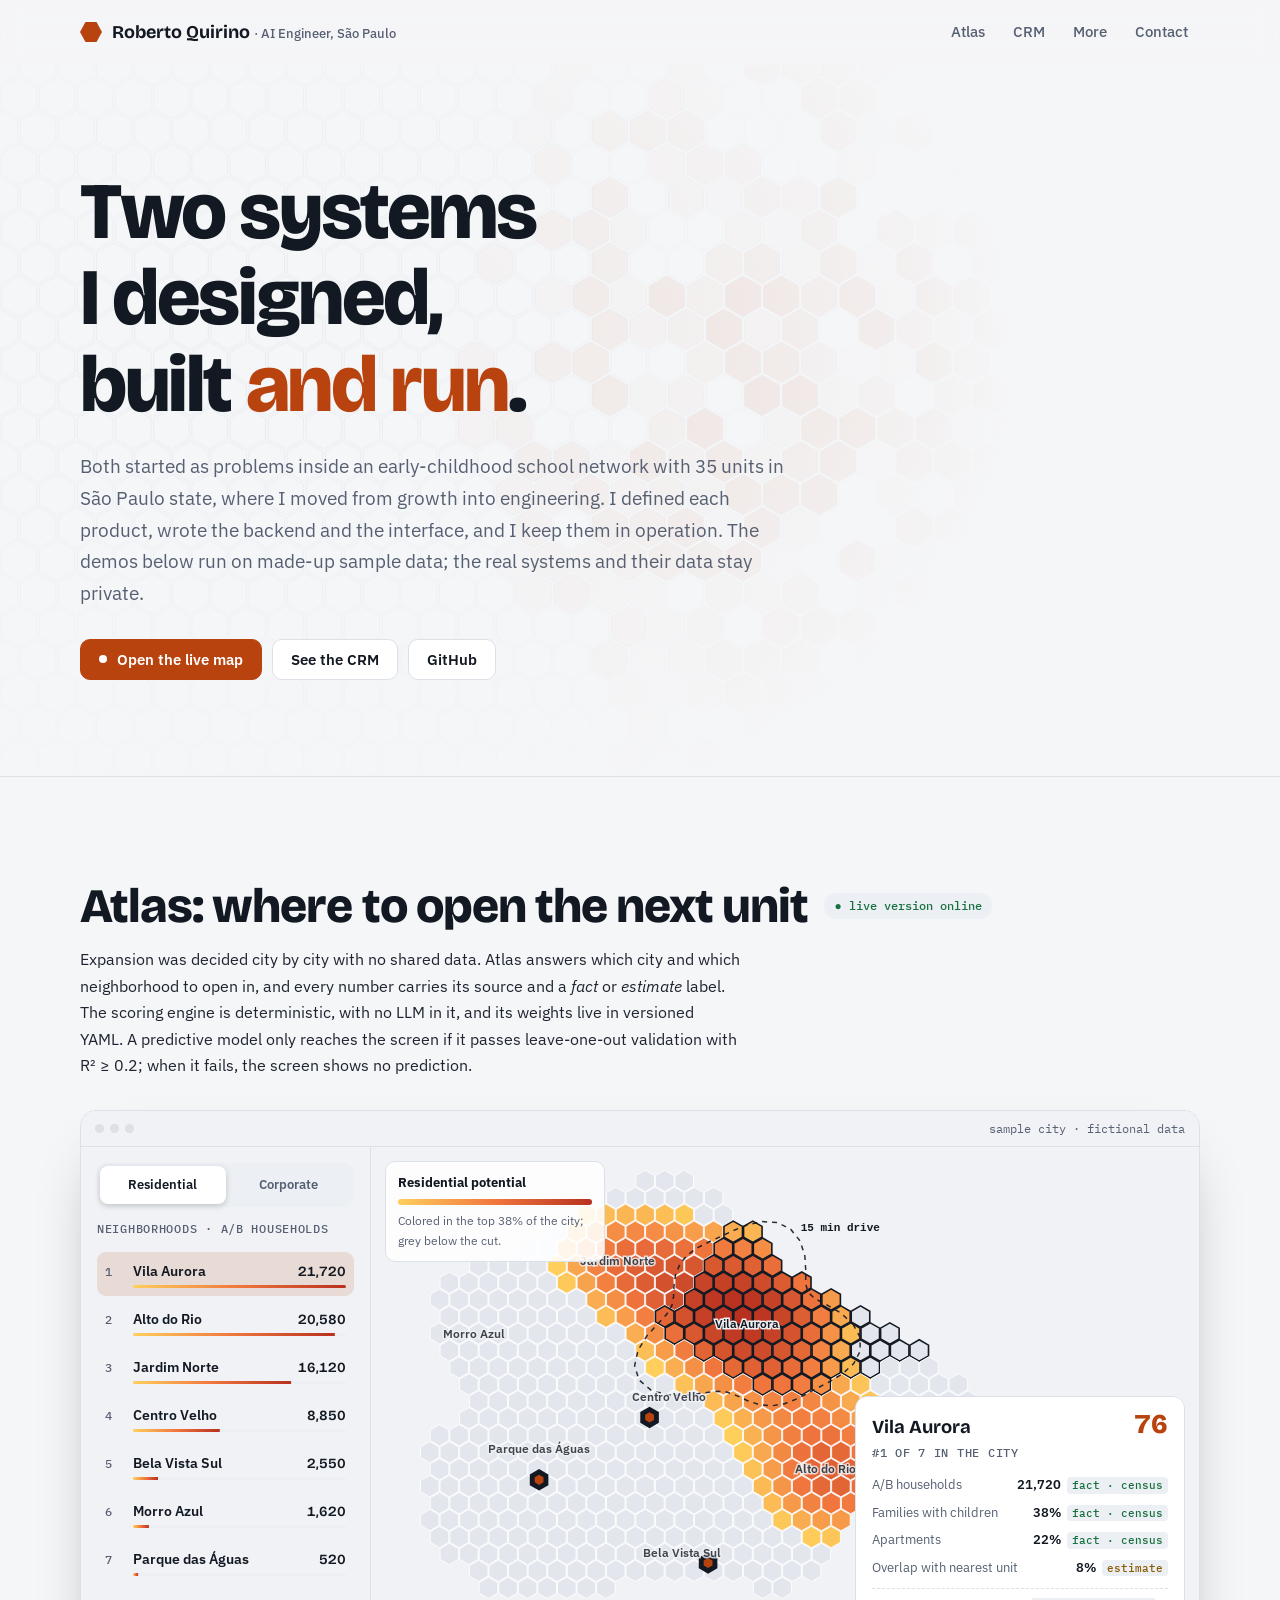
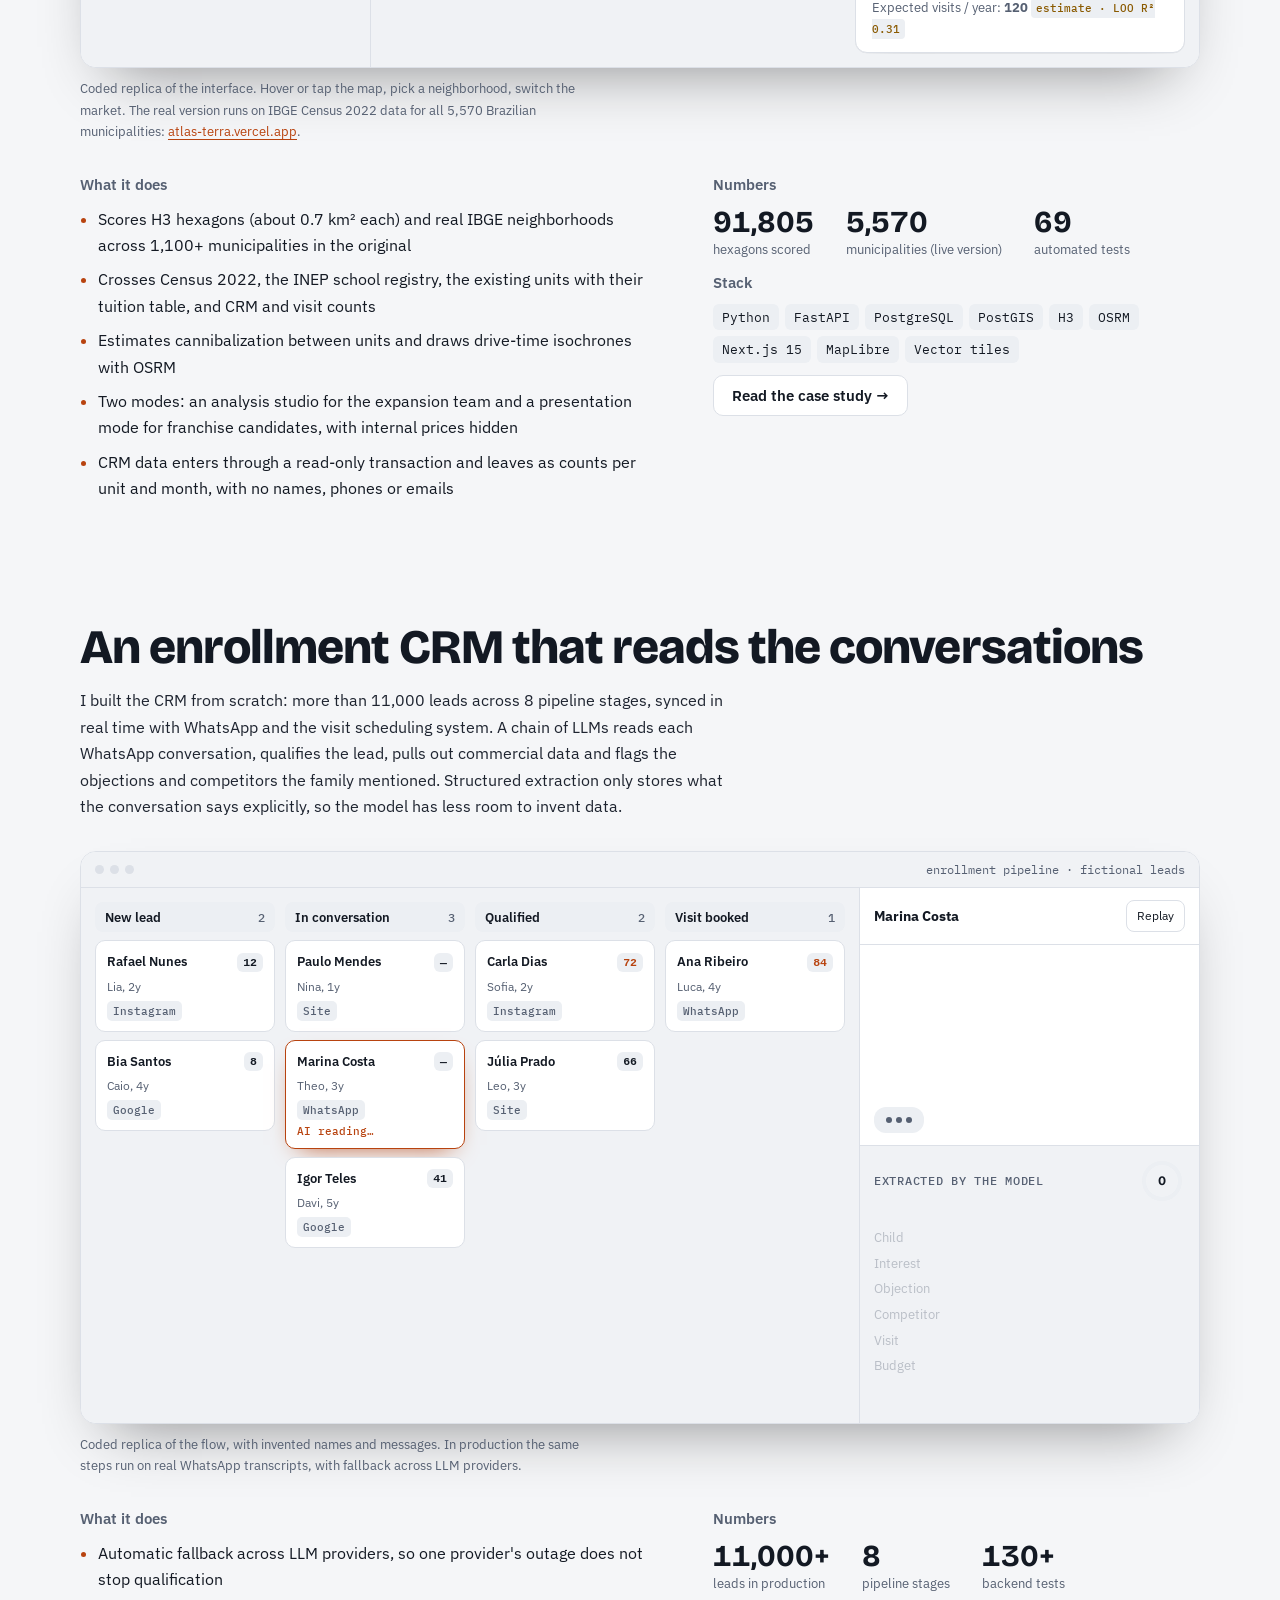
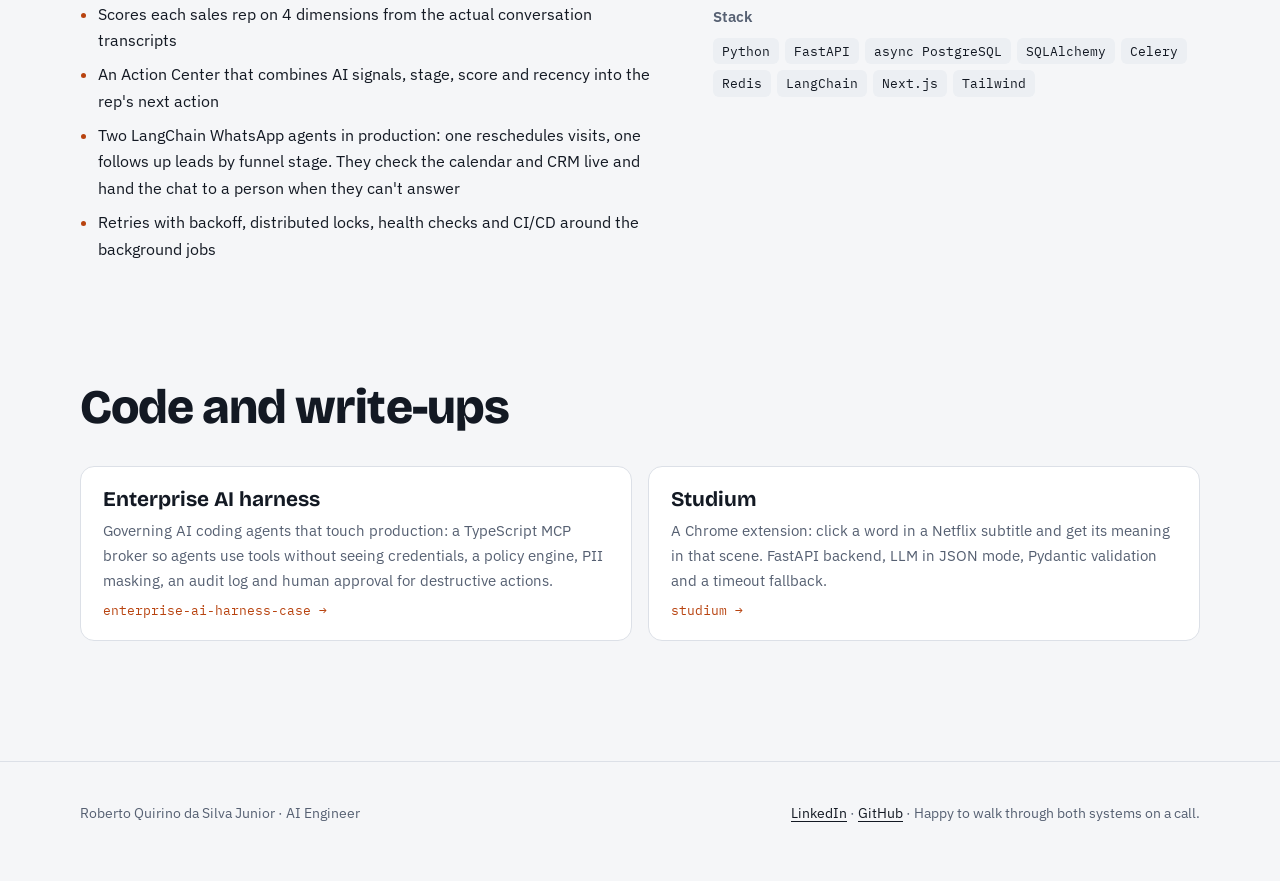
==== commit 43d7cc4a: "Static live dot on the map button" ====
--- a/index.html
+++ b/index.html
@@ -69,8 +69,6 @@
 .btn:hover { transform: translateY(-2px); border-color: var(--accent); }
 .btn.primary { background: var(--accent); border-color: var(--accent); color: var(--on-accent); }
 .pulse { width: 8px; height: 8px; border-radius: 50%; background: var(--on-accent); position: relative; }
-.pulse::after { content: ""; position: absolute; inset: -4px; border-radius: 50%; border: 2px solid var(--on-accent); animation: ping 1.8s var(--ease) infinite; }
-@keyframes ping { from { transform: scale(.6); opacity: .9 } to { transform: scale(1.8); opacity: 0 } }
 
 /* project sections */
 section.project { padding-block: 104px 16px; }
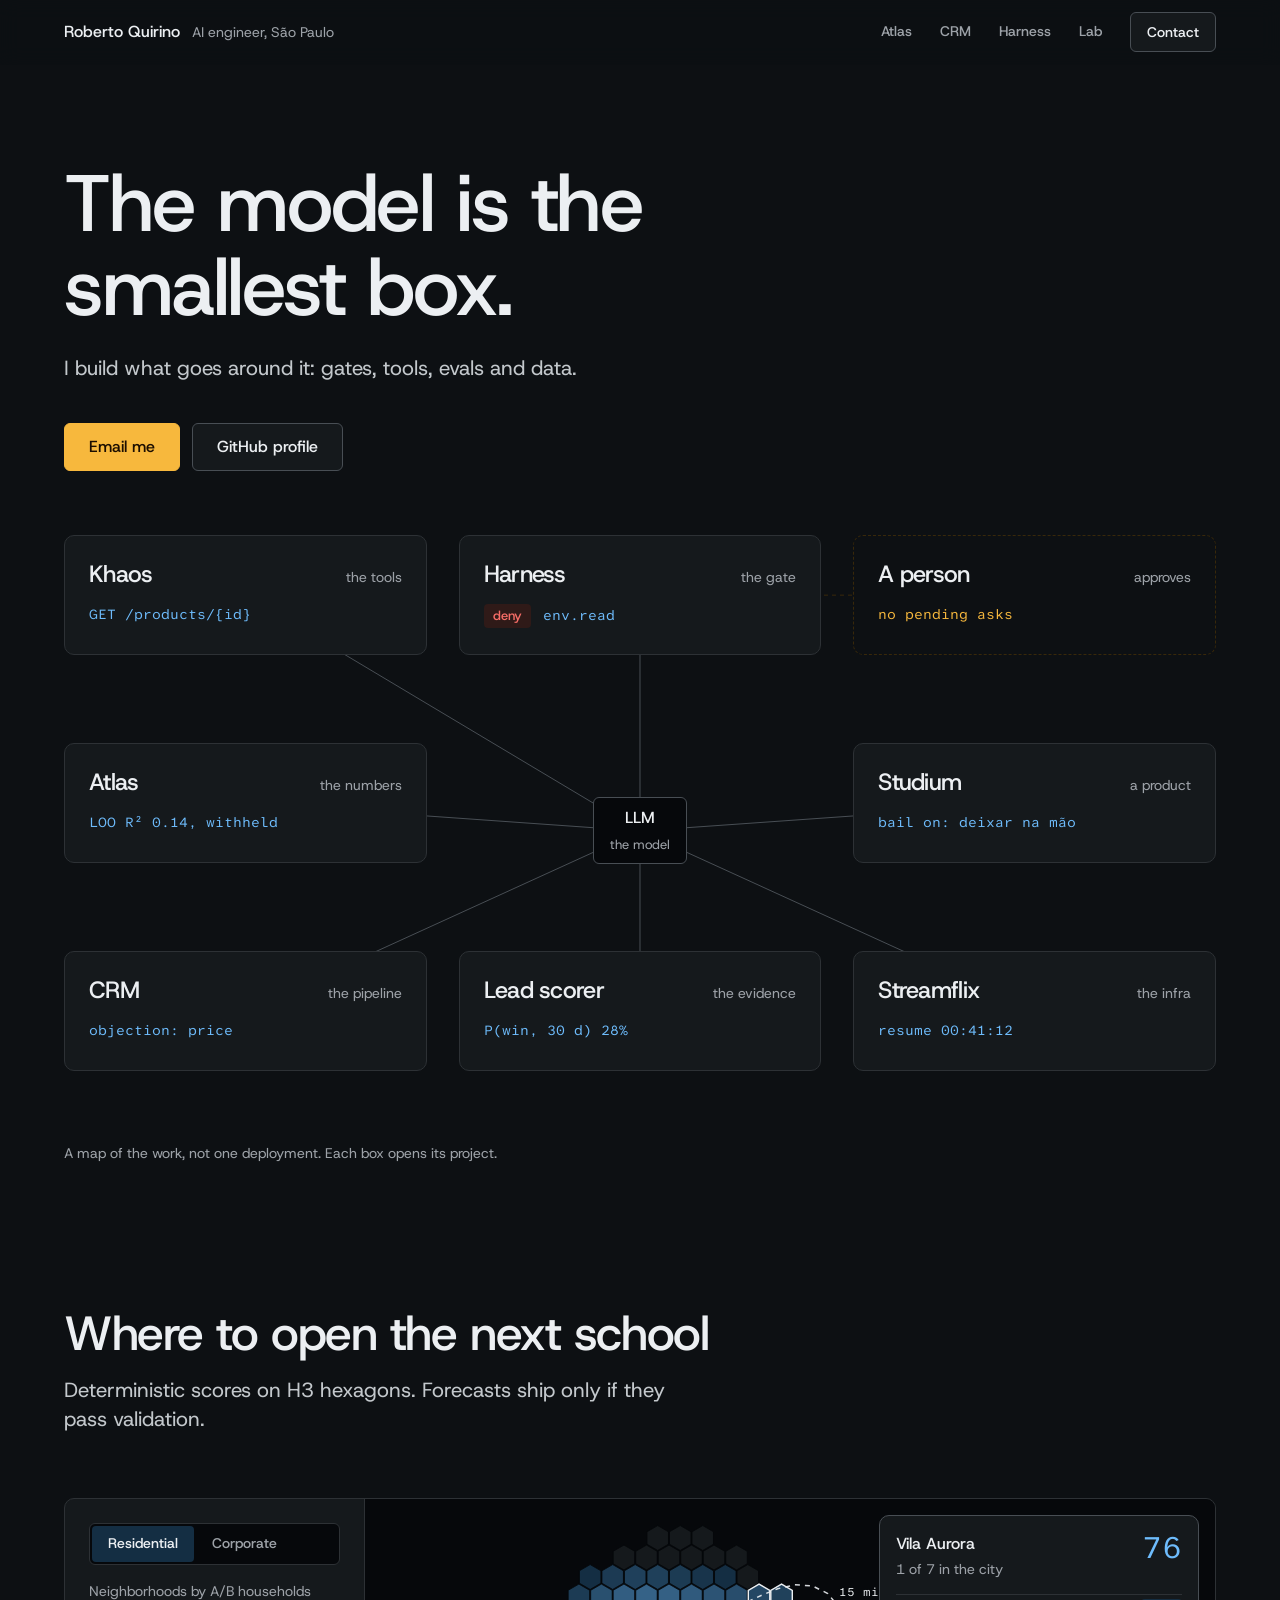
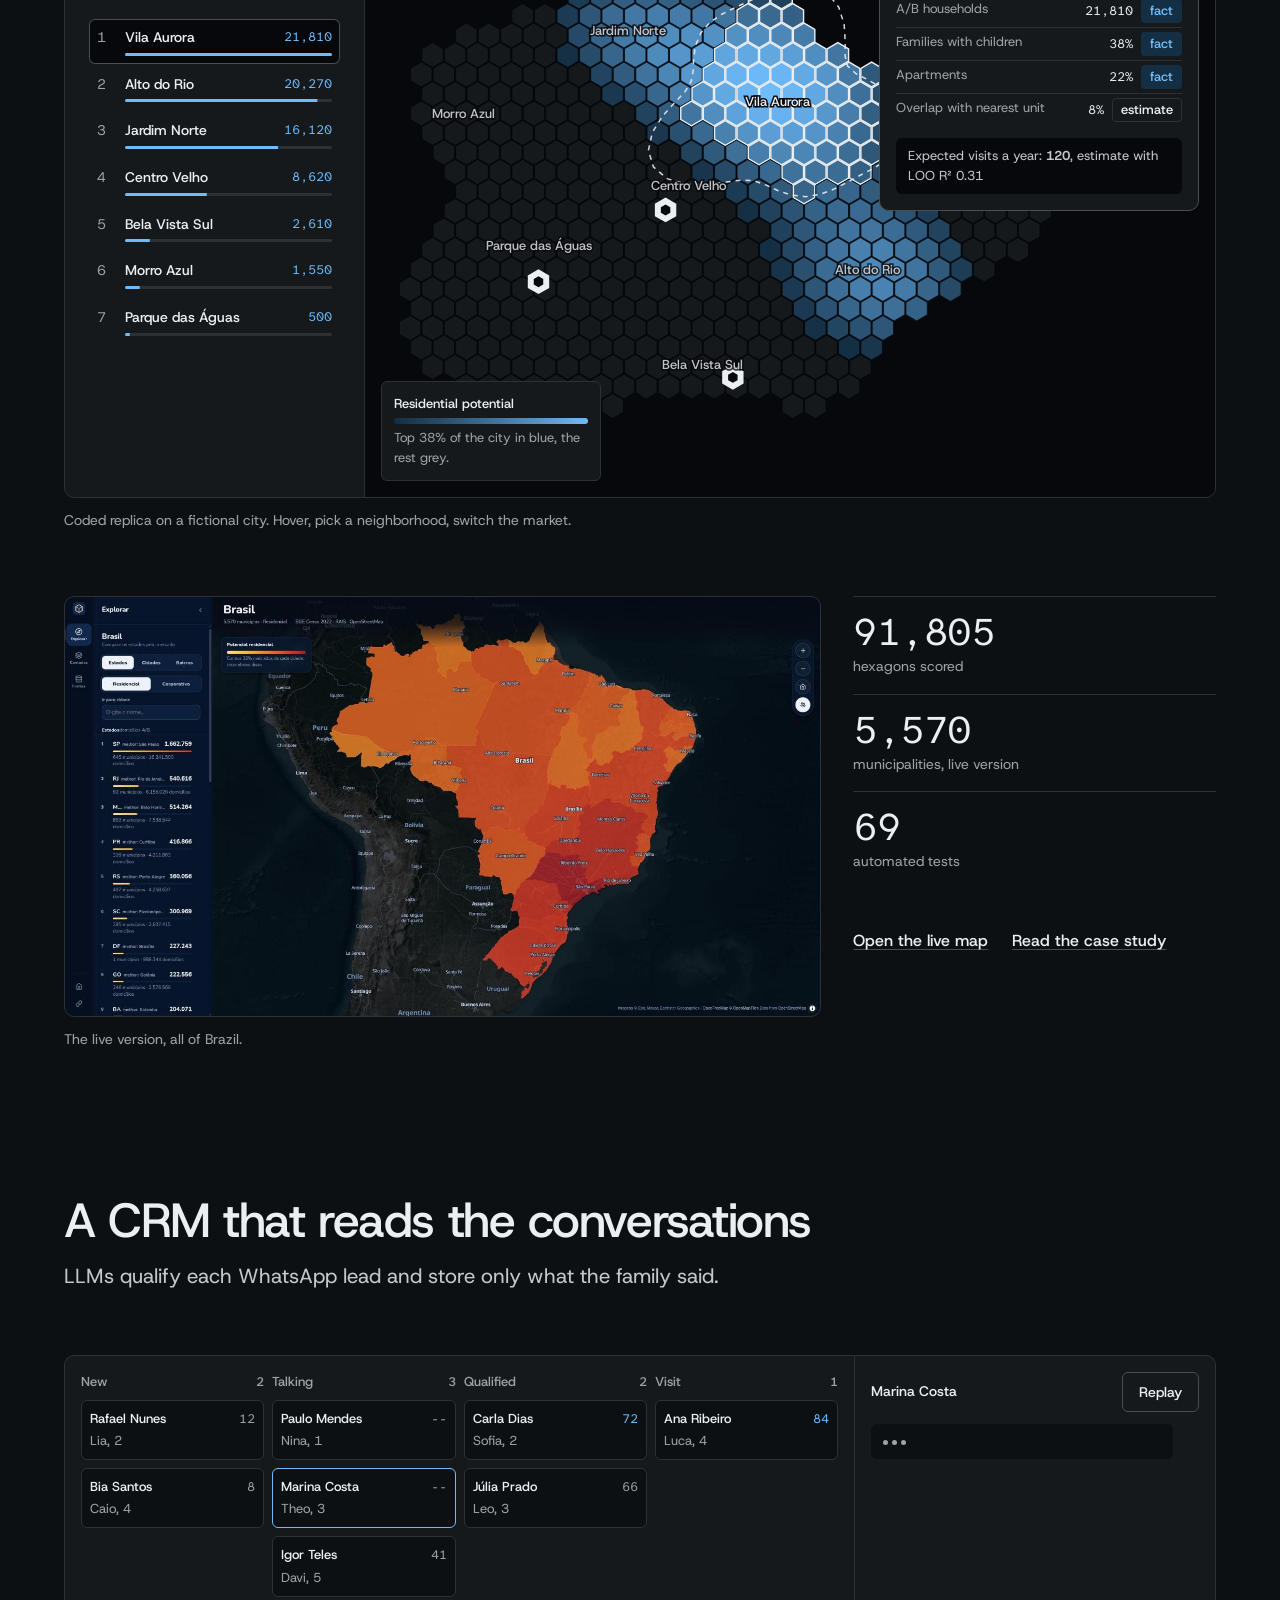
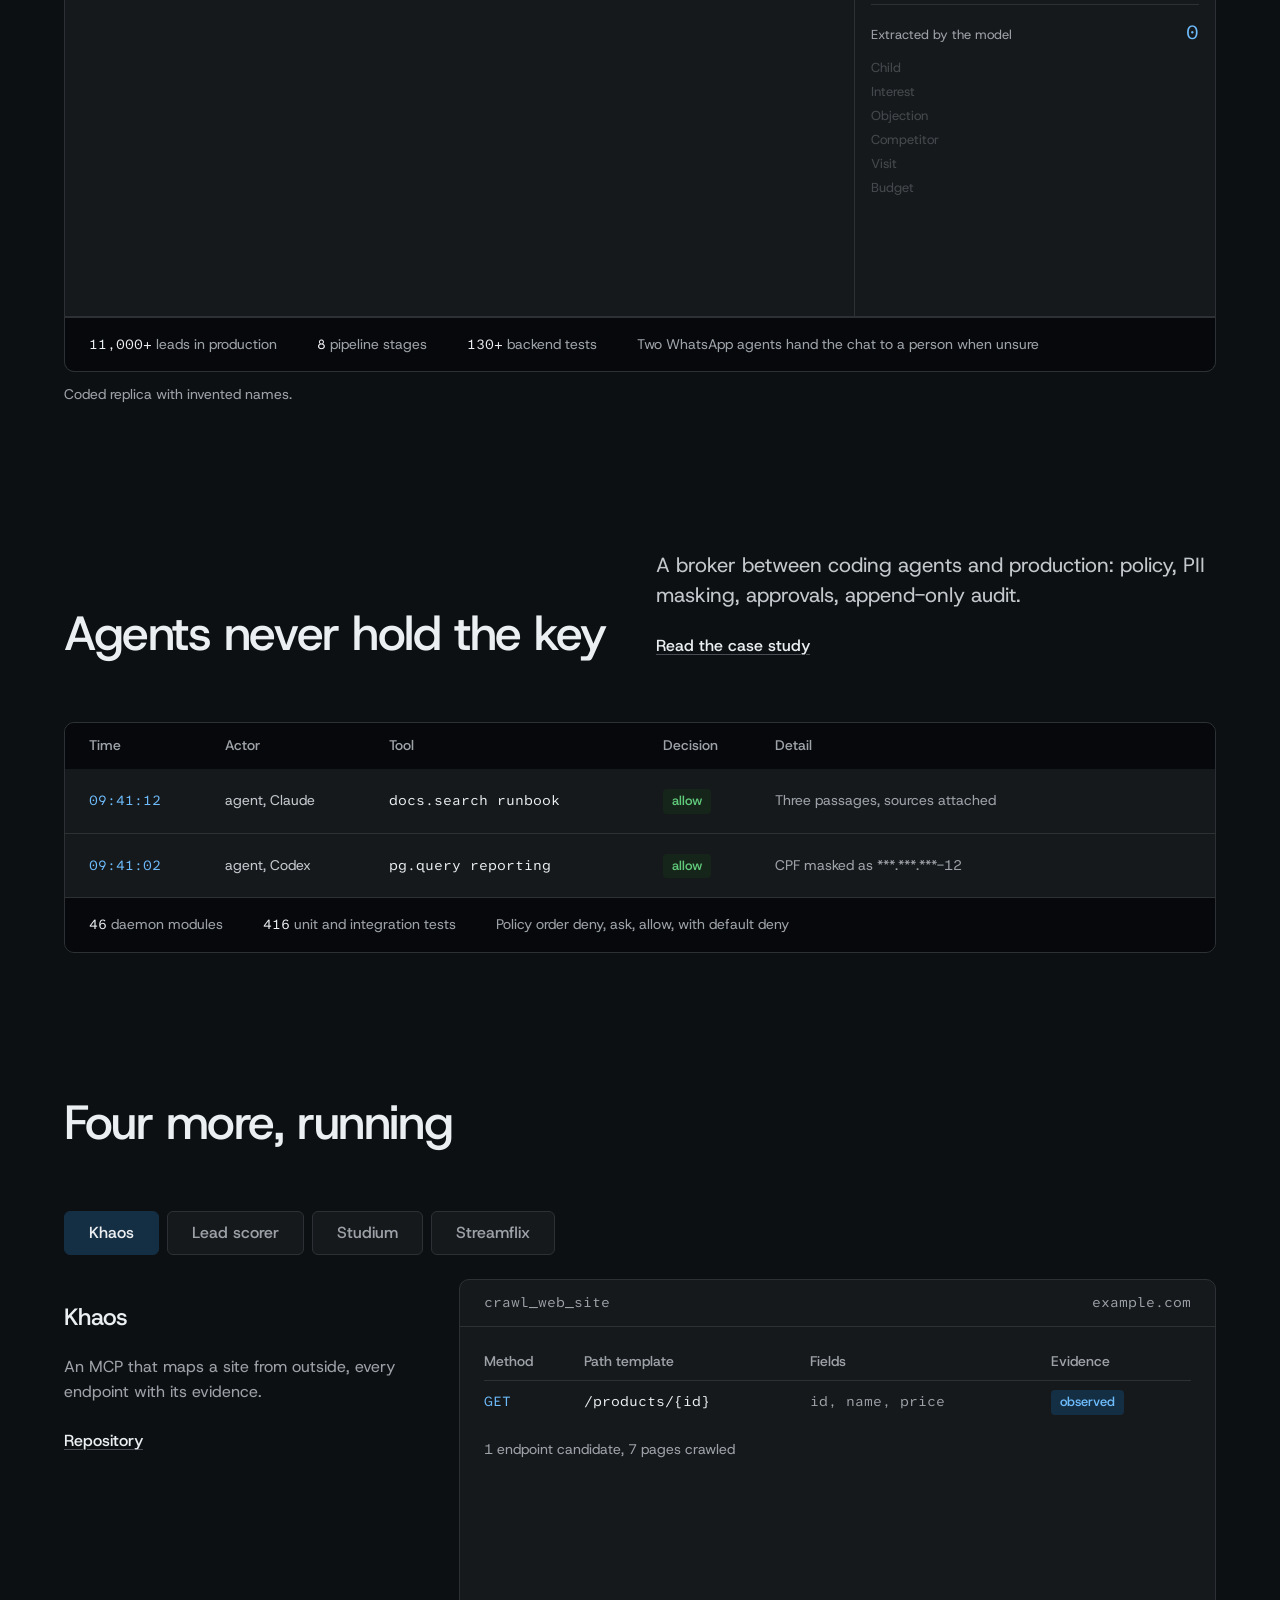
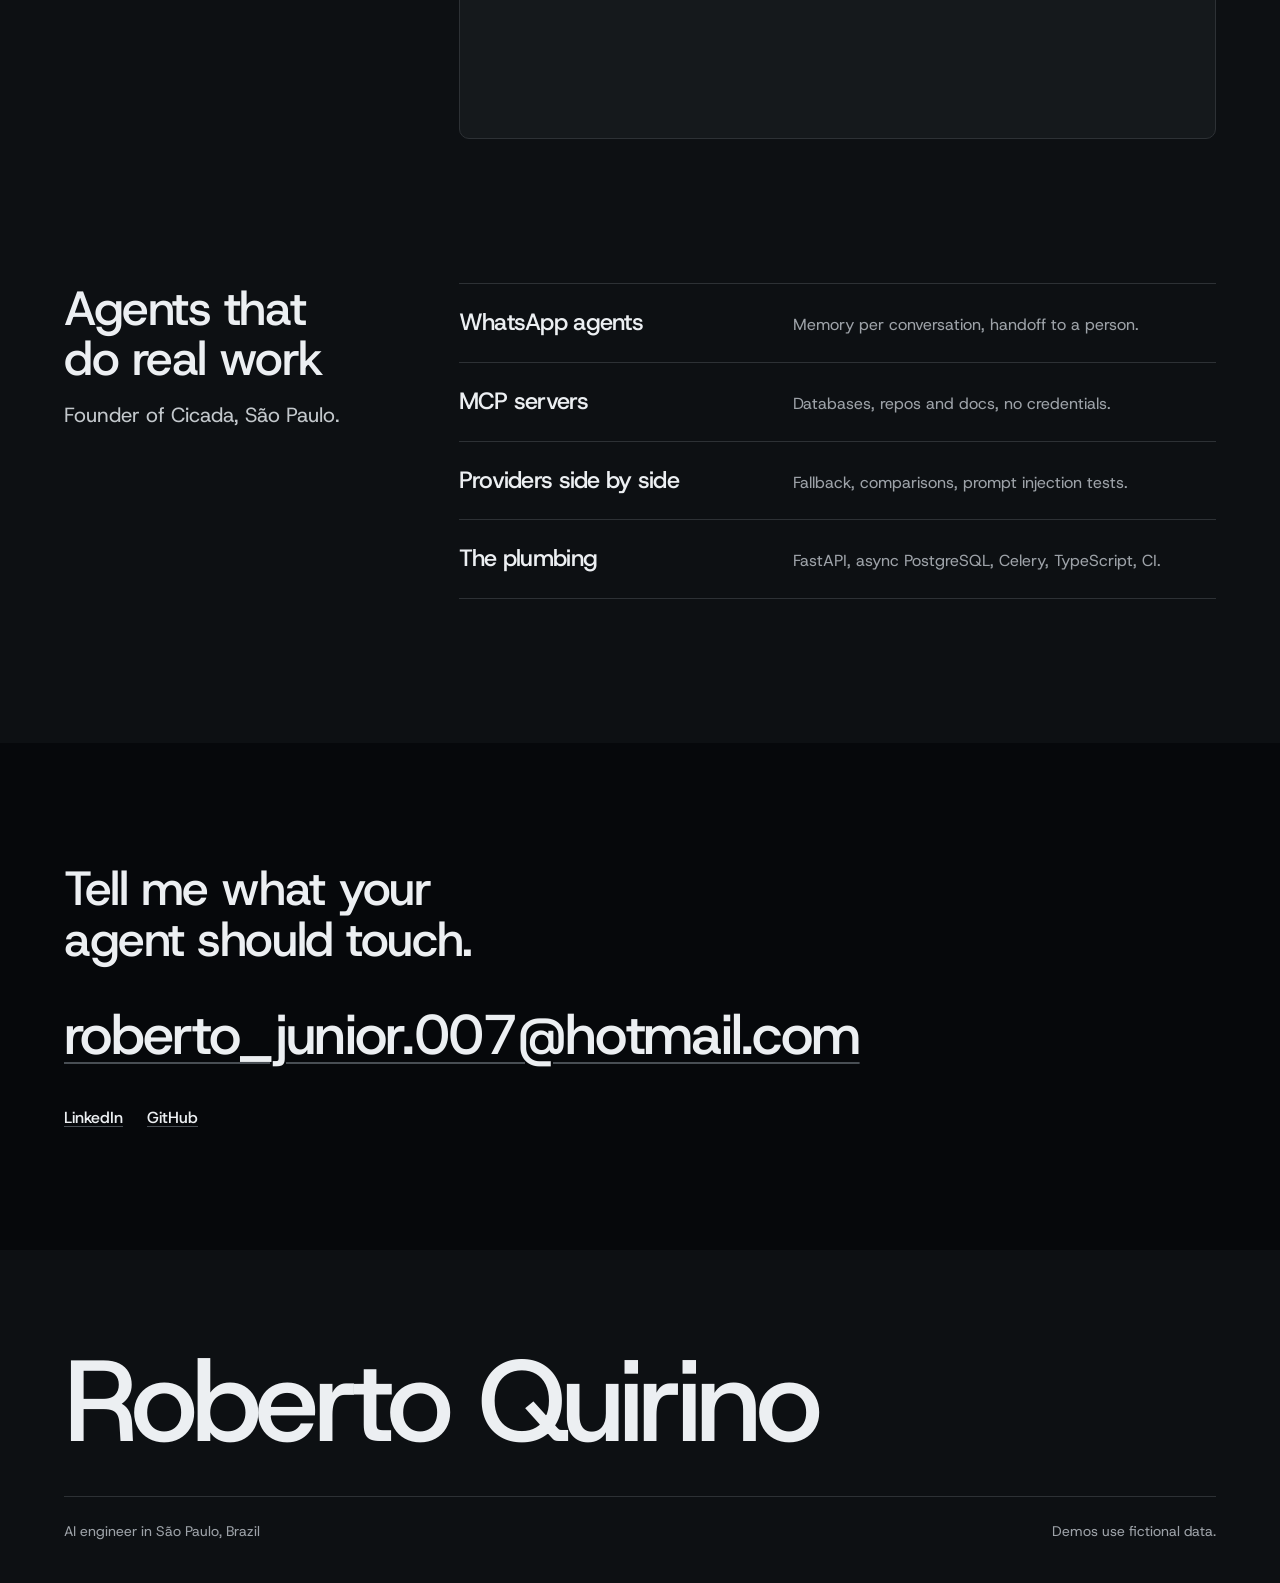
==== commit cbd0728a: "Redesign as AI engineer portfolio: system map with live project demos The model is drawn as the smal" ====
--- a/index.html
+++ b/index.html
@@ -3,824 +3,284 @@
 <head>
 <meta charset="utf-8">
 <meta name="viewport" content="width=device-width, initial-scale=1, viewport-fit=cover">
-<title>Roberto Quirino · AI Engineer</title>
-<meta name="description" content="Atlas, a geographic intelligence engine, and an enrollment CRM with LLMs in the loop. Designed, built and run from scratch by Roberto Quirino.">
-<meta property="og:title" content="Roberto Quirino · AI Engineer">
-<meta property="og:description" content="Two systems I designed, built and run: Atlas (live map) and an LLM-assisted CRM.">
+<title>Roberto Quirino, AI engineer</title>
+<meta name="description" content="AI engineer in São Paulo. Seven systems built around LLMs, each running live on the page: an agent harness, an MCP, a geo engine, a CRM that reads WhatsApp and more.">
+<meta property="og:title" content="Roberto Quirino, AI engineer">
+<meta property="og:description" content="The model is the smallest box. Gates, tools, evals and data, each project running live.">
 <meta property="og:image" content="https://hisdevotions-afk.github.io/img/atlas-brazil.jpg">
+<meta name="theme-color" content="#1a1d21">
 <link rel="preconnect" href="https://fonts.googleapis.com">
 <link rel="preconnect" href="https://fonts.gstatic.com" crossorigin>
-<link rel="stylesheet" href="https://fonts.googleapis.com/css2?family=Bricolage+Grotesque:opsz,wght@12..96,500;12..96,700;12..96,800&family=IBM+Plex+Sans:wght@400;500;600&family=IBM+Plex+Mono:wght@400;500&display=swap">
-<style>
-:root {
-  --bg: #0b1019; --surface: #121a27; --surface-2: #0e1520; --ink: #e9edf3; --muted: #97a1b2; --line: #222d3f;
-  --on-accent: #1a0c04; --accent: #f07a45; --accent-2: #ffc35a; --chip: #1a2333; --ok: #39c47e; --warn: #f5b942; --bad: #ef6b5b;
-  --hex-cold: #1c2534; --hex-edge: #0b1019; --heat-a: #ffd166; --heat-b: #f07a45; --heat-c: #c2362b;
-  --bubble-in: #1a2333; --bubble-out: #3a2416;
-  --display: "Bricolage Grotesque", "Segoe UI", system-ui, sans-serif;
-  --body: "IBM Plex Sans", "Segoe UI", system-ui, sans-serif;
-  --mono: "IBM Plex Mono", ui-monospace, Menlo, monospace;
-  --ease: cubic-bezier(.16,1,.3,1);
-  color-scheme: dark;
-}
-@media (prefers-color-scheme: light) {
-  :root { --bg: #f5f6f8; --surface: #fff; --surface-2: #f0f2f5; --ink: #131923; --muted: #566072; --line: #dce0e7;
-    --on-accent: #fff; --accent: #b8430f; --accent-2: #e09a1a; --chip: #eceff3; --ok: #17703f; --warn: #8a5a00; --bad: #b42318;
-    --hex-cold: #e3e7ed; --hex-edge: #ffffff; --heat-a: #ffcf5c; --heat-b: #f0763d; --heat-c: #b8301f;
-    --bubble-in: #eceff3; --bubble-out: #fde6d8; color-scheme: light; }
-}
-* { box-sizing: border-box; }
-html { scroll-behavior: smooth; scroll-padding-top: 80px; }
-body { margin: 0; background: var(--bg); color: var(--ink); font: 400 16px/1.65 var(--body); -webkit-font-smoothing: antialiased; }
-::selection { background: var(--accent); color: var(--on-accent); }
-img { max-width: 100%; display: block; }
-a { color: var(--accent); text-underline-offset: 3px; }
-:focus-visible { outline: 2px solid var(--accent); outline-offset: 3px; border-radius: 4px; }
-.gutter { padding-left: max(20px, env(safe-area-inset-left)); padding-right: max(20px, env(safe-area-inset-right)); }
-.wrap { max-width: 1120px; margin: 0 auto; }
-h1, h2, h3 { font-family: var(--display); margin: 0; line-height: 1.08; text-wrap: balance; }
-p { margin: 0; max-width: 66ch; }
-.small { font: 500 12px/1.4 var(--mono); letter-spacing: .06em; text-transform: uppercase; color: var(--muted); }
-button { font: inherit; color: inherit; }
-
-/* progress + nav */
-.progress { position: fixed; inset: 0 0 auto; height: 2px; z-index: 60; background: var(--accent); transform-origin: 0 50%; transform: scaleX(0); }
-nav.top { position: sticky; top: 0; z-index: 50; backdrop-filter: blur(12px); background: color-mix(in srgb, var(--bg) 80%, transparent); border-bottom: 1px solid transparent; transition: border-color .3s; }
-nav.top.scrolled { border-bottom-color: var(--line); }
-nav.top .wrap { display: flex; align-items: center; justify-content: space-between; gap: 16px; height: 64px; }
-.brand { font: 700 18px var(--display); color: var(--ink); text-decoration: none; display: flex; align-items: center; gap: 10px; white-space: nowrap; }
-.brand i { width: 22px; height: 22px; display: inline-block; background: var(--accent); clip-path: polygon(25% 5%,75% 5%,100% 50%,75% 95%,25% 95%,0 50%); }
-.brand small { font: 500 13px var(--body); color: var(--muted); }
-.navlinks { display: flex; gap: 4px; list-style: none; margin: 0; padding: 0; }
-.navlinks a { display: block; padding: 8px 12px; border-radius: 8px; color: var(--muted); text-decoration: none; font-weight: 500; font-size: 15px; transition: color .2s, background .2s; }
-.navlinks a:hover { color: var(--ink); }
-.navlinks a.active { color: var(--ink); background: var(--chip); }
-
-/* hero */
-.hero { position: relative; overflow: hidden; border-bottom: 1px solid var(--line); }
-#hex { position: absolute; inset: 0; width: 100%; height: 100%; opacity: .55; }
-.hero::after { content: ""; position: absolute; inset: 0; background: radial-gradient(70% 90% at 20% 40%, transparent, var(--bg) 85%); pointer-events: none; }
-.hero .wrap { position: relative; z-index: 1; padding-block: 104px 96px; display: grid; gap: 22px; }
-.hero h1 { font-size: clamp(2.6rem, 7vw, 5rem); font-weight: 800; letter-spacing: -.03em; max-width: 14ch; }
-.hero h1 em { font-style: normal; color: var(--accent); }
-.hero .lede { font-size: clamp(1.05rem, 2vw, 1.2rem); color: var(--muted); }
-.ctas { display: flex; flex-wrap: wrap; gap: 10px; margin-top: 8px; }
-.btn { display: inline-flex; align-items: center; gap: 10px; padding: 12px 18px; border-radius: 10px; font: 600 15px/1 var(--body); text-decoration: none; color: var(--ink); background: var(--surface); border: 1px solid var(--line); transition: transform .25s var(--ease), border-color .25s; }
-.btn:hover { transform: translateY(-2px); border-color: var(--accent); }
-.btn.primary { background: var(--accent); border-color: var(--accent); color: var(--on-accent); }
-.pulse { width: 8px; height: 8px; border-radius: 50%; background: var(--on-accent); position: relative; }
-
-/* project sections */
-section.project { padding-block: 104px 16px; }
-section.project .wrap { display: grid; gap: 32px; }
-.phead { display: grid; gap: 14px; }
-.phead h2 { font-size: clamp(2rem, 4.4vw, 3rem); font-weight: 800; letter-spacing: -.02em; display: flex; flex-wrap: wrap; align-items: center; gap: 10px 16px; }
-.status { font: 500 12px/1 var(--mono); padding: 7px 10px; border-radius: 999px; background: var(--chip); color: var(--muted); letter-spacing: 0; }
-.status.live { color: var(--ok); }
-.phead p { color: color-mix(in srgb, var(--ink) 84%, var(--muted)); }
-
-/* mock frame shared */
-.mock { border: 1px solid var(--line); border-radius: 16px; background: var(--surface); overflow: hidden; box-shadow: 0 30px 60px -30px rgba(0,0,0,.45); }
-.mock-bar { display: flex; align-items: center; justify-content: space-between; gap: 12px; padding: 10px 14px; border-bottom: 1px solid var(--line); background: var(--surface-2); }
-.mock-bar .dots { display: flex; gap: 6px; }
-.mock-bar .dots i { width: 9px; height: 9px; border-radius: 50%; background: var(--line); }
-.mock-bar .note { font: 400 12px var(--mono); color: var(--muted); }
-.mock-cap { font-size: 13px; color: var(--muted); margin-top: 10px; }
-
-/* ---------- Atlas mock ---------- */
-.atlas { display: grid; grid-template-columns: 290px 1fr; min-height: 520px; }
-.atlas-side { border-right: 1px solid var(--line); padding: 16px; display: grid; gap: 14px; align-content: start; background: var(--surface-2); }
-.seg { display: grid; grid-template-columns: 1fr 1fr; padding: 3px; border-radius: 10px; background: var(--chip); position: relative; }
-.seg button { position: relative; z-index: 1; border: 0; background: transparent; padding: 8px 6px; border-radius: 8px; font-size: 13px; font-weight: 600; color: var(--muted); cursor: pointer; transition: color .25s; }
-.seg button[aria-pressed="true"] { color: var(--ink); }
-.seg .thumb { position: absolute; top: 3px; bottom: 3px; left: 3px; width: calc(50% - 3px); border-radius: 8px; background: var(--surface); box-shadow: 0 2px 6px rgba(0,0,0,.18); transition: transform .45s var(--ease); }
-.seg[data-mode="corp"] .thumb { transform: translateX(100%); }
-.rank { list-style: none; margin: 0; padding: 0; display: grid; gap: 4px; }
-.rank li { display: grid; grid-template-columns: 20px 1fr auto; gap: 2px 8px; align-items: center; padding: 8px 8px; border-radius: 9px; cursor: pointer; transition: background .2s; }
-.rank li:hover { background: var(--chip); }
-.rank li.sel { background: color-mix(in srgb, var(--accent) 14%, var(--surface-2)); }
-.rank .n { font: 500 12px var(--mono); color: var(--muted); font-variant-numeric: tabular-nums; }
-.rank .nm { font-weight: 600; font-size: 14px; white-space: nowrap; overflow: hidden; text-overflow: ellipsis; }
-.rank .v { font: 600 14px var(--display); font-variant-numeric: tabular-nums; }
-.rank .track { grid-column: 2 / 4; height: 3px; border-radius: 3px; background: var(--chip); overflow: hidden; }
-.rank .track b { display: block; height: 100%; background: linear-gradient(90deg, var(--heat-a), var(--heat-b), var(--heat-c)); transform-origin: 0 50%; transition: transform .7s var(--ease); }
-.atlas-map { position: relative; min-width: 0; background: var(--surface-2); }
-.atlas-map canvas { position: absolute; inset: 0; width: 100%; height: 100%; cursor: crosshair; }
-.legend { position: absolute; left: 14px; top: 14px; padding: 10px 12px; border-radius: 10px; background: color-mix(in srgb, var(--surface) 88%, transparent); border: 1px solid var(--line); font-size: 12px; color: var(--muted); max-width: 220px; }
-.legend b { display: block; color: var(--ink); font-size: 12.5px; margin-bottom: 6px; }
-.legend .ramp { height: 6px; border-radius: 4px; background: linear-gradient(90deg, var(--heat-a), var(--heat-b), var(--heat-c)); margin-bottom: 6px; }
-.tip { position: absolute; pointer-events: none; padding: 6px 9px; border-radius: 8px; background: var(--ink); color: var(--bg); font-size: 12px; font-weight: 600; white-space: nowrap; transform: translate(-50%, calc(-100% - 12px)); opacity: 0; transition: opacity .15s; }
-.tip.on { opacity: 1; }
-.ficha { position: absolute; right: 14px; bottom: 14px; width: min(330px, calc(100% - 28px)); padding: 14px 16px; border-radius: 12px; background: var(--surface); border: 1px solid var(--line); box-shadow: 0 16px 40px -18px rgba(0,0,0,.5); display: grid; gap: 10px; clip-path: inset(0 0 0 0 round 12px); transition: clip-path .6s var(--ease), opacity .4s; }
-.ficha.hide { clip-path: inset(100% 0 0 0 round 12px); opacity: 0; }
-.ficha .top { display: flex; justify-content: space-between; align-items: baseline; gap: 8px; }
-.ficha h3 { font-size: 1.15rem; }
-.ficha .score { font: 800 1.7rem/1 var(--display); color: var(--accent); font-variant-numeric: tabular-nums; }
-.ficha dl { margin: 0; display: grid; gap: 6px; }
-.ficha .row { display: grid; grid-template-columns: 1fr auto; gap: 8px; align-items: baseline; font-size: 13px; }
-.ficha dt { color: var(--muted); }
-.ficha dd { margin: 0; font-weight: 600; font-variant-numeric: tabular-nums; display: flex; gap: 6px; align-items: baseline; }
-.tag { font: 500 10.5px/1 var(--mono); padding: 3px 5px; border-radius: 4px; background: var(--chip); color: var(--muted); }
-.tag.fact { color: var(--ok); }
-.tag.est { color: var(--warn); }
-.ficha .withheld { font-size: 12.5px; color: var(--muted); border-top: 1px dashed var(--line); padding-top: 8px; }
-.ficha .withheld s { color: var(--muted); }
-
-/* ---------- CRM mock ---------- */
-.crm { display: grid; grid-template-columns: 1fr 340px; min-height: 470px; }
-.board { display: grid; grid-template-columns: repeat(4, minmax(150px, 1fr)); gap: 10px; padding: 14px; overflow-x: auto; background: var(--surface-2); min-width: 0; }
-.col { display: grid; grid-template-rows: auto 1fr; gap: 8px; min-width: 0; }
-.col h4 { margin: 0; display: flex; justify-content: space-between; align-items: center; font: 600 12.5px var(--body); padding: 7px 10px; border-radius: 8px; background: var(--chip); }
-.col h4 span { font: 500 12px var(--mono); color: var(--muted); font-variant-numeric: tabular-nums; }
-.stack { display: flex; flex-direction: column; gap: 8px; align-content: start; }
-.lead { padding: 10px 11px; border-radius: 10px; background: var(--surface); border: 1px solid var(--line); display: grid; gap: 4px; font-size: 13px; transition: border-color .3s, box-shadow .3s; }
-.lead .row1 { display: flex; justify-content: space-between; gap: 6px; align-items: center; }
-.lead b { font-weight: 600; white-space: nowrap; overflow: hidden; text-overflow: ellipsis; }
-.lead .sc { font: 600 11.5px var(--mono); padding: 3px 6px; border-radius: 6px; background: var(--chip); font-variant-numeric: tabular-nums; }
-.lead .sc.hot { color: var(--accent); }
-.lead .sub { color: var(--muted); font-size: 12px; }
-.lead .src { justify-self: start; font: 500 10.5px var(--mono); padding: 3px 6px; border-radius: 5px; background: var(--chip); color: var(--muted); }
-.lead.active { border-color: var(--accent); box-shadow: 0 10px 24px -14px var(--accent); }
-.lead.reading::after { content: "AI reading…"; font: 500 10.5px var(--mono); color: var(--accent); }
-.lead.ghost { opacity: .45; }
-
-.ai { border-left: 1px solid var(--line); display: grid; grid-template-rows: auto 1fr auto; min-width: 0; position: relative; }
-.ai-head { padding: 12px 14px; border-bottom: 1px solid var(--line); display: flex; justify-content: space-between; align-items: center; gap: 8px; }
-.ai-head b { font-size: 14px; }
-.chat { padding: 12px 14px; display: flex; flex-direction: column; gap: 8px; overflow: hidden; min-height: 200px; justify-content: flex-end; }
-.msg { max-width: 86%; padding: 8px 11px; border-radius: 12px; font-size: 13px; line-height: 1.45; background: var(--bubble-in); align-self: flex-start; animation: msgIn .45s var(--ease) both; }
-.msg.out { background: var(--bubble-out); align-self: flex-end; }
-.msg mark { background: color-mix(in srgb, var(--accent) 30%, transparent); color: inherit; border-radius: 3px; padding: 0 2px; transition: background .4s; }
-.typing { display: inline-flex; gap: 4px; padding: 10px 12px; }
-.typing i { width: 6px; height: 6px; border-radius: 50%; background: var(--muted); animation: dot 1s infinite; }
-.typing i:nth-child(2) { animation-delay: .15s } .typing i:nth-child(3) { animation-delay: .3s }
-@keyframes dot { 0%,80%,100% { opacity: .3; transform: none } 40% { opacity: 1; transform: translateY(-3px) } }
-@keyframes msgIn { from { opacity: 0; transform: translateY(10px) scale(.98); filter: blur(3px) } to { opacity: 1; transform: none; filter: none } }
-.extract { border-top: 1px solid var(--line); padding: 12px 14px; display: grid; gap: 7px; background: var(--surface-2); }
-.extract .ttl { display: flex; justify-content: space-between; align-items: center; }
-.ring { width: 46px; height: 46px; position: relative; }
-.ring svg { width: 100%; height: 100%; transform: rotate(-90deg); }
-.ring circle { fill: none; stroke-width: 4; }
-.ring .bg { stroke: var(--chip); }
-.ring .fg { stroke: var(--accent); stroke-linecap: round; stroke-dasharray: 113.1; stroke-dashoffset: 113.1; transition: stroke-dashoffset 1s var(--ease), stroke .3s; }
-.ring span { position: absolute; inset: 0; display: grid; place-items: center; font: 700 13px var(--display); font-variant-numeric: tabular-nums; }
-.fields { display: grid; gap: 5px; }
-.field { display: grid; grid-template-columns: 92px 1fr; gap: 8px; font-size: 12.5px; align-items: baseline; opacity: .35; transition: opacity .3s; }
-.field.on { opacity: 1; }
-.field dt { color: var(--muted); }
-.field dd { margin: 0; font-weight: 600; min-height: 1.2em; }
-.field.null dd { color: var(--muted); font-weight: 400; }
-.field.null dd s { text-decoration-color: var(--bad); }
-.verdict { font: 600 12px var(--mono); padding: 6px 9px; border-radius: 7px; background: var(--chip); justify-self: start; opacity: 0; transform: translateY(4px); transition: opacity .35s, transform .35s var(--ease); }
-.verdict.on { opacity: 1; transform: none; }
-.verdict.sql { color: var(--ok); }
-.verdict.nq { color: var(--warn); }
-.toast { position: absolute; left: 14px; right: 14px; top: 56px; padding: 11px 13px; border-radius: 11px; background: var(--ink); color: var(--bg); font-size: 13px; display: grid; gap: 2px; box-shadow: 0 18px 40px -16px rgba(0,0,0,.6); transform: translateY(-14px); opacity: 0; transition: transform .5s var(--ease), opacity .35s; pointer-events: none; }
-.toast.on { transform: none; opacity: 1; }
-.toast small { font: 500 11px var(--mono); letter-spacing: .05em; text-transform: uppercase; opacity: .7; }
-.replay { border: 1px solid var(--line); background: var(--surface); border-radius: 8px; padding: 5px 10px; font-size: 12px; cursor: pointer; }
-.replay:hover { border-color: var(--accent); }
-
-/* sheet */
-.sheet { display: grid; grid-template-columns: 1.2fr 1fr; gap: 32px 48px; }
-.sheet > div { min-width: 0; display: grid; gap: 12px; align-content: start; }
-.sheet h3 { font: 600 15px var(--body); color: var(--muted); }
-.sheet ul { margin: 0; padding-left: 18px; display: grid; gap: 8px; }
-.sheet li::marker { color: var(--accent); }
-.figures { display: flex; flex-wrap: wrap; gap: 10px 32px; }
-.figures div { display: grid; }
-.figures b { font: 700 1.9rem/1.1 var(--display); font-variant-numeric: tabular-nums; }
-.figures span { font-size: 13px; color: var(--muted); }
-.tech { display: flex; flex-wrap: wrap; gap: 6px; }
-.tech span { font: 400 12.5px/1 var(--mono); padding: 7px 9px; border-radius: 6px; background: var(--chip); }
-
-.cards { display: grid; grid-template-columns: repeat(2, 1fr); gap: 16px; }
-.card { display: grid; gap: 8px; padding: 22px; border-radius: 14px; border: 1px solid var(--line); background: var(--surface); color: var(--ink); text-decoration: none; transition: transform .3s var(--ease), border-color .3s; min-width: 0; }
-.card:hover { transform: translateY(-4px); border-color: var(--accent); }
-.card h3 { font-size: 1.3rem; }
-.card p { color: var(--muted); font-size: 15px; }
-.card code { font: 12.5px var(--mono); color: var(--accent); }
-
-footer { margin-top: 104px; border-top: 1px solid var(--line); }
-footer .wrap { padding-block: 40px 56px; display: flex; flex-wrap: wrap; justify-content: space-between; gap: 16px; color: var(--muted); font-size: 14px; }
-footer a { color: var(--ink); }
-
-.js .hero .stagger > * { opacity: 0; transform: translateY(16px); animation: rise .9s var(--ease) forwards; }
-.js .hero .stagger > *:nth-child(2) { animation-delay: .08s } .js .hero .stagger > *:nth-child(3) { animation-delay: .16s }
-@keyframes rise { to { opacity: 1; transform: none } }
-
-@media (max-width: 860px) {
-  .atlas { grid-template-columns: 1fr; }
-  .atlas-map { height: 380px; order: -1; }
-  .atlas-side { border-right: 0; border-top: 1px solid var(--line); }
-  .ficha { position: static; width: auto; margin: 0 14px 14px; }
-  .atlas-map .ficha { display: none; }
-  .crm { grid-template-columns: 1fr; }
-  .ai { border-left: 0; border-top: 1px solid var(--line); }
-  .board { grid-template-columns: repeat(4, 160px); }
-}
-@media (max-width: 760px) {
-  .navlinks a { padding: 8px 8px; font-size: 14px; }
-  .navlinks li.hide-sm, .brand span { display: none; }
-  .hero .wrap { padding-block: 64px 56px; }
-  section.project { padding-block: 72px 8px; }
-  .sheet, .cards { grid-template-columns: 1fr; }
-}
-@media (prefers-reduced-motion: reduce) {
-  *, *::before, *::after { animation-duration: .01ms !important; animation-iteration-count: 1 !important; transition-duration: .01ms !important; }
-  .js .hero .stagger > * { opacity: 1; transform: none; }
-  html { scroll-behavior: auto; }
-}
-</style>
+<link rel="stylesheet" href="https://fonts.googleapis.com/css2?family=Host+Grotesk:wght@400;500&family=Atkinson+Hyperlegible+Mono:wght@400;500&display=swap">
+<link rel="stylesheet" href="site.css">
 </head>
 <body>
-<div class="progress" id="progress"></div>
-
-<nav class="top gutter" id="nav" aria-label="Sections">
-  <div class="wrap">
-    <a class="brand" href="#top"><i aria-hidden="true"></i><span>Roberto Quirino <small>· AI Engineer, São Paulo</small></span></a>
-    <ul class="navlinks">
-      <li><a href="#atlas">Atlas</a></li>
-      <li><a href="#crm">CRM</a></li>
-      <li class="hide-sm"><a href="#more">More</a></li>
-      <li><a href="#contact">Contact</a></li>
-    </ul>
-  </div>
-</nav>
-
-<header class="hero gutter" id="top">
-  <canvas id="hex" aria-hidden="true"></canvas>
-  <div class="wrap stagger">
-    <h1>Two systems I designed, built <em>and run</em>.</h1>
-    <p class="lede">Both started as problems inside an early-childhood school network with 35 units in São Paulo state, where I moved from growth into engineering. I defined each product, wrote the backend and the interface, and I keep them in operation. The demos below run on made-up sample data; the real systems and their data stay private.</p>
-    <div class="ctas">
-      <a class="btn primary" href="https://atlas-terra.vercel.app" target="_blank" rel="noopener"><span class="pulse" aria-hidden="true"></span>Open the live map</a>
-      <a class="btn" href="#crm">See the CRM</a>
-      <a class="btn" href="https://github.com/hisdevotions-afk" target="_blank" rel="noopener">GitHub</a>
+
+<header class="nav" id="nav">
+  <div class="container">
+    <a class="wordmark" href="#top" aria-label="Roberto Quirino, back to top">Roberto Quirino <small>AI engineer, São Paulo</small></a>
+    <div class="nav__right">
+      <ul class="nav__links">
+        <li><a href="#atlas">Atlas</a></li>
+        <li><a href="#crm">CRM</a></li>
+        <li><a href="#harness">Harness</a></li>
+        <li><a href="#lab">Lab</a></li>
+      </ul>
+      <a class="btn btn--small" href="#contact">Contact</a>
     </div>
   </div>
 </header>
 
-<main>
-  <!-- ATLAS -->
-  <section class="project gutter" id="atlas">
-    <div class="wrap">
-      <div class="phead">
-        <h2>Atlas: where to open the next unit <span class="status live">● live version online</span></h2>
-        <p>Expansion was decided city by city with no shared data. Atlas answers which city and which neighborhood to open in, and every number carries its source and a <i>fact</i> or <i>estimate</i> label. The scoring engine is deterministic, with no LLM in it, and its weights live in versioned YAML. A predictive model only reaches the screen if it passes leave-one-out validation with R² ≥ 0.2; when it fails, the screen shows no prediction.</p>
-      </div>
-
-      <div>
-        <div class="mock" id="atlasMock">
-          <div class="mock-bar"><span class="dots"><i></i><i></i><i></i></span><span class="note">sample city · fictional data</span></div>
-          <div class="atlas">
-            <aside class="atlas-side">
-              <div class="seg" id="seg" data-mode="res" role="group" aria-label="Market">
-                <span class="thumb"></span>
-                <button type="button" aria-pressed="true" data-mode="res">Residential</button>
-                <button type="button" aria-pressed="false" data-mode="corp">Corporate</button>
+<main id="top">
+  <section class="hero">
+    <div class="container">
+      <h1>The model is the smallest box.</h1>
+      <p class="lead">I build what goes around it: gates, tools, evals and data.</p>
+      <div class="hero__actions">
+        <a class="btn btn--primary" href="mailto:roberto_junior.007@hotmail.com">Email me</a>
+        <a class="btn" href="https://github.com/hisdevotions-afk">GitHub profile</a>
+      </div>
+    </div>
+  </section>
+
+  <section class="map-section">
+    <div class="container">
+      <h2 class="visually-hidden">Map of the projects</h2>
+      <figure class="map" id="map">
+        <svg class="map__wires" id="wires" aria-hidden="true"></svg>
+        <ul class="map__grid">
+          <li><a class="node" href="#khaos" data-node="khaos"><div class="node__head"><h3>Khaos</h3><span class="node__role">the tools</span></div><div class="node__reading"><span class="measured">GET /products/{id}</span></div></a></li>
+          <li><a class="node" href="#harness" data-node="harness"><div class="node__head"><h3>Harness</h3><span class="node__role">the gate</span></div><div class="node__reading"><span class="chip chip--allow">allow</span><span class="measured">pg.query</span></div></a></li>
+          <li><div class="node node--person" data-node="you"><div class="node__head"><h3>A person</h3><span class="node__role">approves</span></div><div class="node__reading"><span class="measured">no pending asks</span></div></div></li>
+          <li><a class="node" href="#atlas" data-node="atlas"><div class="node__head"><h3>Atlas</h3><span class="node__role">the numbers</span></div><div class="node__reading"><span class="measured">score 0.81 Vila Aurora</span></div></a></li>
+          <li class="node--model" aria-hidden="true"><div class="model" id="model"><b>LLM</b><span>the model</span></div></li>
+          <li><a class="node" href="#studium" data-node="studium"><div class="node__head"><h3>Studium</h3><span class="node__role">a product</span></div><div class="node__reading"><span class="measured">bail on: deixar na mão</span></div></a></li>
+          <li><a class="node" href="#crm" data-node="crm"><div class="node__head"><h3>CRM</h3><span class="node__role">the pipeline</span></div><div class="node__reading"><span class="measured">objection: price</span></div></a></li>
+          <li><a class="node" href="#scorer" data-node="scorer"><div class="node__head"><h3>Lead scorer</h3><span class="node__role">the evidence</span></div><div class="node__reading"><span class="measured">P(win, 30 d) 28%</span></div></a></li>
+          <li><a class="node" href="#streamflix" data-node="streamflix"><div class="node__head"><h3>Streamflix</h3><span class="node__role">the infra</span></div><div class="node__reading"><span class="measured">resume 00:41:12</span></div></a></li>
+        </ul>
+        <figcaption>A map of the work, not one deployment. Each box opens its project.</figcaption>
+      </figure>
+    </div>
+  </section>
+
+  <section class="section" id="atlas">
+    <div class="container">
+      <div class="head">
+        <h2>Where to open the next school</h2>
+        <p class="lead">Deterministic scores on H3 hexagons. Forecasts ship only if they pass validation.</p>
+      </div>
+      <div class="panel atlas" id="atlasMock">
+        <aside class="atlas__side">
+          <div class="seg" id="seg" role="group" aria-label="Market">
+            <button type="button" aria-pressed="true" data-mode="res">Residential</button>
+            <button type="button" aria-pressed="false" data-mode="corp">Corporate</button>
+          </div>
+          <span class="side-label" id="rankTitle">Neighborhoods by A/B households</span>
+          <ol class="rank" id="rank"></ol>
+        </aside>
+        <div class="atlas__map" id="atlasMap">
+          <canvas id="atlasCanvas" role="img" aria-label="Hexagon heat map of a fictional city"></canvas>
+          <div class="legend"><b id="legendTitle">Residential potential</b><div class="ramp"></div>Top 38% of the city in blue, the rest grey.</div>
+          <div class="tip" id="tip"></div>
+          <div class="sheet hide" id="sheet" aria-live="polite"></div>
+        </div>
+      </div>
+      <p class="caption">Coded replica on a fictional city. Hover, pick a neighborhood, switch the market.</p>
+      <div class="cols atlas-below">
+        <figure>
+          <img src="img/atlas-brazil.jpg" width="1460" height="812" loading="lazy" alt="The live Atlas: Brazil's states shaded by residential potential, with a ranked list of states beside the map">
+          <figcaption class="caption">The live version, all of Brazil.</figcaption>
+        </figure>
+        <div class="facts">
+          <div class="readings">
+            <div><b class="reading">91,805</b><span>hexagons scored</span></div>
+            <div><b class="reading">5,570</b><span>municipalities, live version</span></div>
+            <div><b class="reading">69</b><span>automated tests</span></div>
+          </div>
+          <div class="links">
+            <a href="https://atlas-terra.vercel.app">Open the live map</a>
+            <a href="https://github.com/hisdevotions-afk/GeoIntelligence">Read the case study</a>
+          </div>
+        </div>
+      </div>
+    </div>
+  </section>
+
+  <section class="section" id="crm">
+    <div class="container">
+      <div class="head">
+        <h2>A CRM that reads the conversations</h2>
+        <p class="lead">LLMs qualify each WhatsApp lead and store only what the family said.</p>
+      </div>
+      <div class="bento">
+        <div class="bento__lead" id="crmMock">
+          <div class="board" id="board" aria-label="Enrollment pipeline with fictional leads"></div>
+          <aside class="ai">
+            <div class="ai__head"><b id="aiTitle">Conversation</b><button class="btn btn--small" id="replay" type="button">Replay</button></div>
+            <div class="chat" id="chat" aria-live="polite"></div>
+            <div class="extract">
+              <div class="extract__top"><span>Extracted by the model</span><span class="measured" id="scoreN">0</span></div>
+              <dl class="fields" id="fields"></dl>
+              <span class="verdict chip" id="verdict"></span>
+            </div>
+            <div class="action" id="action"><small>Next action for the rep</small><span id="actionText"></span></div>
+          </aside>
+        </div>
+        <p class="status-line" style="grid-column: 1 / -1"><span><b>11,000+</b> leads in production</span><span><b>8</b> pipeline stages</span><span><b>130+</b> backend tests</span><span>Two WhatsApp agents hand the chat to a person when unsure</span></p>
+      </div>
+      <p class="caption">Coded replica with invented names.</p>
+    </div>
+  </section>
+
+  <section class="section" id="harness">
+    <div class="container">
+      <div class="head head--split">
+        <h2>Agents never hold the key</h2>
+        <div>
+          <p class="lead">A broker between coding agents and production: policy, PII masking, approvals, append-only audit.</p>
+          <div class="links"><a href="https://github.com/hisdevotions-afk/enterprise-ai-harness-case">Read the case study</a></div>
+        </div>
+      </div>
+      <div class="panel">
+        <div class="trail__head" aria-hidden="true"><span>Time</span><span class="who">Actor</span><span>Tool</span><span>Decision</span><span class="note">Detail</span></div>
+        <ol class="trail" id="trail" aria-label="Audit trail, sample events" aria-live="off">
+          <li><span class="t measured">09:41:02</span><span class="who">agent, Codex</span><span class="tool measured">pg.query reporting</span><span><span class="chip chip--allow">allow</span></span><span class="note">CPF masked as ***.***.***-12</span></li>
+        </ol>
+        <p class="status-line"><span><b>46</b> daemon modules</span><span><b>416</b> unit and integration tests</span><span>Policy order deny, ask, allow, with default deny</span></p>
+      </div>
+    </div>
+  </section>
+
+  <section class="section" id="lab">
+    <div class="container">
+      <div class="head">
+        <h2>Four more, running</h2>
+      </div>
+      <div class="lab-tabs" role="tablist" aria-label="Projects" hidden id="labTabs">
+        <button role="tab" id="tab-khaos" aria-controls="khaos" aria-selected="true">Khaos</button>
+        <button role="tab" id="tab-scorer" aria-controls="scorer" aria-selected="false" tabindex="-1">Lead scorer</button>
+        <button role="tab" id="tab-studium" aria-controls="studium" aria-selected="false" tabindex="-1">Studium</button>
+        <button role="tab" id="tab-streamflix" aria-controls="streamflix" aria-selected="false" tabindex="-1">Streamflix</button>
+      </div>
+
+      <section class="lab-panel" id="khaos" role="tabpanel" aria-labelledby="tab-khaos">
+        <div class="lab-text">
+          <h3>Khaos</h3>
+          <p>An MCP that maps a site from outside, every endpoint with its evidence.</p>
+          <div class="links"><a href="https://github.com/hisdevotions-afk/khaos-engineering">Repository</a></div>
+        </div>
+        <div class="panel lab-demo">
+          <div class="lab-demo__bar"><span class="measured">crawl_web_site</span><span class="measured">example.com</span></div>
+          <div class="lab-demo__body">
+            <table class="endpoints">
+              <thead><tr><th>Method</th><th>Path template</th><th>Fields</th><th>Evidence</th></tr></thead>
+              <tbody id="endpoints">
+                <tr><td class="m measured">GET</td><td class="p measured">/products/{id}</td><td class="f measured">id, name, price</td><td><span class="chip chip--cool">observed</span></td></tr>
+              </tbody>
+            </table>
+            <p class="crawl-status" id="crawlStatus">1 endpoint candidate</p>
+          </div>
+        </div>
+      </section>
+
+      <section class="lab-panel" id="scorer" role="tabpanel" aria-labelledby="tab-scorer">
+        <div class="lab-text">
+          <h3>Lead scorer</h3>
+          <p>Pipeline em Foco, a sales queue ranked by deal age, the one signal that beat chance.</p>
+          <div class="links"><a href="https://hisdevotions-afk.github.io/ai-master-challenge/">Open the app</a><a href="https://github.com/hisdevotions-afk/ai-master-challenge">Repository</a></div>
+        </div>
+        <div class="panel lab-demo">
+          <div class="lab-demo__bar"><span>Won revenue caught by the top 20% of each queue</span><span class="measured">2017</span></div>
+          <div class="lab-demo__body">
+            <div class="bars" id="bars">
+              <div class="bar lead-row"><span>Deal-age queue</span><div class="track"><b style="--v:.68"></b></div><b class="measured">68%</b></div>
+              <div class="bar"><span>Value only</span><div class="track"><b style="--v:.50"></b></div><b class="measured">50%</b></div>
+              <div class="bar"><span>Newest first</span><div class="track"><b style="--v:.26"></b></div><b class="measured">26%</b></div>
+              <div class="bar"><span>Chance, 200 draws</span><div class="track"><b style="--v:.20"></b></div><b class="measured">20%</b></div>
+            </div>
+            <p class="bars-note">Backtested on four monthly cuts.</p>
+          </div>
+        </div>
+      </section>
+
+      <section class="lab-panel" id="studium" role="tabpanel" aria-labelledby="tab-studium">
+        <div class="lab-text">
+          <h3>Studium</h3>
+          <p>Click a subtitle word; an LLM explains it in that scene.</p>
+          <div class="links"><a href="https://github.com/hisdevotions-afk/studium">Repository</a></div>
+        </div>
+        <div class="panel lab-demo">
+          <div class="lab-demo__body">
+            <div class="screen">
+              <span class="chip paused" id="paused" hidden>paused</span>
+              <div class="gloss hide" id="gloss" aria-live="polite"></div>
+              <div class="subs">
+                <div class="subs__target" id="subTarget">I’m not going to bail on you now.</div>
+                <div class="subs__native" id="subNative">Não vou te deixar na mão agora.</div>
               </div>
-              <span class="small" id="rankTitle">Neighborhoods · A/B households</span>
-              <ol class="rank" id="rank"></ol>
-            </aside>
-            <div class="atlas-map" id="atlasMap">
-              <canvas id="atlasCanvas" aria-label="Hexagon heat map of a sample city"></canvas>
-              <div class="legend"><b id="legendTitle">Residential potential</b><div class="ramp"></div>Colored in the top 38% of the city; grey below the cut.</div>
-              <div class="tip" id="tip"></div>
-              <div class="ficha hide" id="ficha" aria-live="polite"></div>
-            </div>
-          </div>
-        </div>
-        <p class="mock-cap">Coded replica of the interface. Hover or tap the map, pick a neighborhood, switch the market. The real version runs on IBGE Census 2022 data for all 5,570 Brazilian municipalities: <a href="https://atlas-terra.vercel.app" target="_blank" rel="noopener">atlas-terra.vercel.app</a>.</p>
-      </div>
-
-      <div class="sheet">
-        <div>
-          <h3>What it does</h3>
-          <ul>
-            <li>Scores H3 hexagons (about 0.7 km² each) and real IBGE neighborhoods across 1,100+ municipalities in the original</li>
-            <li>Crosses Census 2022, the INEP school registry, the existing units with their tuition table, and CRM and visit counts</li>
-            <li>Estimates cannibalization between units and draws drive-time isochrones with OSRM</li>
-            <li>Two modes: an analysis studio for the expansion team and a presentation mode for franchise candidates, with internal prices hidden</li>
-            <li>CRM data enters through a read-only transaction and leaves as counts per unit and month, with no names, phones or emails</li>
-          </ul>
-        </div>
-        <div>
-          <h3>Numbers</h3>
-          <div class="figures">
-            <div><b>91,805</b><span>hexagons scored</span></div>
-            <div><b>5,570</b><span>municipalities (live version)</span></div>
-            <div><b>69</b><span>automated tests</span></div>
-          </div>
-          <h3>Stack</h3>
-          <div class="tech"><span>Python</span><span>FastAPI</span><span>PostgreSQL</span><span>PostGIS</span><span>H3</span><span>OSRM</span><span>Next.js 15</span><span>MapLibre</span><span>Vector tiles</span></div>
-          <a class="btn" href="https://github.com/hisdevotions-afk/GeoIntelligence" target="_blank" rel="noopener" style="justify-self:start">Read the case study →</a>
-        </div>
-      </div>
-    </div>
-  </section>
-
-  <!-- CRM -->
-  <section class="project gutter" id="crm">
-    <div class="wrap">
-      <div class="phead">
-        <h2>An enrollment CRM that reads the conversations</h2>
-        <p>I built the CRM from scratch: more than 11,000 leads across 8 pipeline stages, synced in real time with WhatsApp and the visit scheduling system. A chain of LLMs reads each WhatsApp conversation, qualifies the lead, pulls out commercial data and flags the objections and competitors the family mentioned. Structured extraction only stores what the conversation says explicitly, so the model has less room to invent data.</p>
-      </div>
-
-      <div>
-        <div class="mock" id="crmMock">
-          <div class="mock-bar"><span class="dots"><i></i><i></i><i></i></span><span class="note">enrollment pipeline · fictional leads</span></div>
-          <div class="crm">
-            <div class="board" id="board"></div>
-            <aside class="ai">
-              <div class="ai-head"><b id="aiTitle">Conversation</b><button class="replay" id="replay" type="button">Replay</button></div>
-              <div class="chat" id="chat" aria-live="polite"></div>
-              <div class="extract">
-                <div class="ttl"><span class="small">Extracted by the model</span><div class="ring"><svg viewBox="0 0 46 46"><circle class="bg" cx="23" cy="23" r="18"/><circle class="fg" id="ringFg" cx="23" cy="23" r="18"/></svg><span id="ringN">0</span></div></div>
-                <dl class="fields" id="fields"></dl>
-                <span class="verdict" id="verdict"></span>
-              </div>
-              <div class="toast" id="toast"><small>Action Center</small><span id="toastText"></span></div>
-            </aside>
-          </div>
-        </div>
-        <p class="mock-cap">Coded replica of the flow, with invented names and messages. In production the same steps run on real WhatsApp transcripts, with fallback across LLM providers.</p>
-      </div>
-
-      <div class="sheet">
-        <div>
-          <h3>What it does</h3>
-          <ul>
-            <li>Automatic fallback across LLM providers, so one provider's outage does not stop qualification</li>
-            <li>Scores each sales rep on 4 dimensions from the actual conversation transcripts</li>
-            <li>An Action Center that combines AI signals, stage, score and recency into the rep's next action</li>
-            <li>Two LangChain WhatsApp agents in production: one reschedules visits, one follows up leads by funnel stage. They check the calendar and CRM live and hand the chat to a person when they can't answer</li>
-            <li>Retries with backoff, distributed locks, health checks and CI/CD around the background jobs</li>
-          </ul>
-        </div>
-        <div>
-          <h3>Numbers</h3>
-          <div class="figures">
-            <div><b>11,000+</b><span>leads in production</span></div>
-            <div><b>8</b><span>pipeline stages</span></div>
-            <div><b>130+</b><span>backend tests</span></div>
-          </div>
-          <h3>Stack</h3>
-          <div class="tech"><span>Python</span><span>FastAPI</span><span>async PostgreSQL</span><span>SQLAlchemy</span><span>Celery</span><span>Redis</span><span>LangChain</span><span>Next.js</span><span>Tailwind</span></div>
-        </div>
-      </div>
-    </div>
-  </section>
-
-  <section class="project gutter" id="more">
-    <div class="wrap">
-      <div class="phead"><h2>Code and write-ups</h2></div>
-      <div class="cards">
-        <a class="card" href="https://github.com/hisdevotions-afk/enterprise-ai-harness-case" target="_blank" rel="noopener">
-          <h3>Enterprise AI harness</h3>
-          <p>Governing AI coding agents that touch production: a TypeScript MCP broker so agents use tools without seeing credentials, a policy engine, PII masking, an audit log and human approval for destructive actions.</p>
-          <code>enterprise-ai-harness-case →</code>
-        </a>
-        <a class="card" href="https://github.com/hisdevotions-afk/studium" target="_blank" rel="noopener">
-          <h3>Studium</h3>
-          <p>A Chrome extension: click a word in a Netflix subtitle and get its meaning in that scene. FastAPI backend, LLM in JSON mode, Pydantic validation and a timeout fallback.</p>
-          <code>studium →</code>
-        </a>
+            </div>
+          </div>
+        </div>
+      </section>
+
+      <section class="lab-panel" id="streamflix" role="tabpanel" aria-labelledby="tab-streamflix">
+        <div class="lab-text">
+          <h3>Streamflix</h3>
+          <p>A front on local Jellyfin that resumes across devices.</p>
+          <div class="links"><a href="https://github.com/hisdevotions-afk/streamflix">Repository</a></div>
+        </div>
+        <div class="panel lab-demo">
+          <div class="lab-demo__bar"><span>Example Film (2024)</span><span class="measured">01:52:00</span></div>
+          <div class="lab-demo__body">
+            <div class="devices">
+              <div class="device" id="devTv"><span>Living room TV</span><div class="track"><b></b></div><span class="measured">00:41:12</span></div>
+              <div class="device is-idle" id="devPhone"><span>Phone</span><div class="track"><b></b></div><span class="measured">idle</span></div>
+            </div>
+            <ol class="log measured" id="sfLog" aria-label="Requests to Jellyfin"></ol>
+          </div>
+        </div>
+      </section>
+    </div>
+  </section>
+
+  <section class="section do">
+    <div class="container cols">
+      <div class="head">
+        <h2>Agents that do real work</h2>
+        <p class="lead">Founder of Cicada, São Paulo.</p>
+      </div>
+      <ul class="rows">
+        <li><h3>WhatsApp agents</h3><p>Memory per conversation, handoff to a person.</p></li>
+        <li><h3>MCP servers</h3><p>Databases, repos and docs, no credentials.</p></li>
+        <li><h3>Providers side by side</h3><p>Fallback, comparisons, prompt injection tests.</p></li>
+        <li><h3>The plumbing</h3><p>FastAPI, async PostgreSQL, Celery, TypeScript, CI.</p></li>
+      </ul>
+    </div>
+  </section>
+
+  <section class="section--band close" id="contact">
+    <div class="container">
+      <h2>Tell me what your agent should touch.</h2>
+      <a class="close__mail" href="mailto:roberto_junior.007@hotmail.com">roberto_junior.007@hotmail.com</a>
+      <div class="links">
+        <a href="https://www.linkedin.com/in/roberto-quirino">LinkedIn</a>
+        <a href="https://github.com/hisdevotions-afk">GitHub</a>
       </div>
     </div>
   </section>
 </main>
 
-<footer class="gutter" id="contact">
-  <div class="wrap">
-    <span>Roberto Quirino da Silva Junior · AI Engineer</span>
-    <span><a href="https://www.linkedin.com/in/roberto-quirino" target="_blank" rel="noopener">LinkedIn</a> · <a href="https://github.com/hisdevotions-afk" target="_blank" rel="noopener">GitHub</a> · Happy to walk through both systems on a call.</span>
+<footer class="foot">
+  <div class="container">
+    <div class="foot__mark">Roberto Quirino</div>
+    <div class="foot__row">
+      <span>AI engineer in São Paulo, Brazil</span>
+      <span>Demos use fictional data.</span>
+    </div>
   </div>
 </footer>
 
-<script>
-document.documentElement.classList.add('js');
-const reduce = matchMedia('(prefers-reduced-motion: reduce)').matches;
-const css = n => getComputedStyle(document.documentElement).getPropertyValue(n).trim();
-const sleep = ms => new Promise(r => setTimeout(r, ms));
-
-/* run a loop only while its element is on screen and the tab is visible */
-function whenVisible(el, onChange) {
-  let seen = false;
-  const fire = () => onChange(seen && !document.hidden);
-  new IntersectionObserver(es => { seen = es[0].isIntersecting; fire(); }, { threshold: 0.25 }).observe(el);
-  document.addEventListener('visibilitychange', fire);
-}
-
-/* nav: progress + active section */
-(() => {
-  const bar = document.getElementById('progress'), nav = document.getElementById('nav');
-  const links = [...document.querySelectorAll('.navlinks a')];
-  const secs = links.map(a => document.querySelector(a.getAttribute('href')));
-  function onScroll() {
-    const h = document.documentElement, max = h.scrollHeight - h.clientHeight;
-    bar.style.transform = `scaleX(${max > 0 ? h.scrollTop / max : 0})`;
-    nav.classList.toggle('scrolled', h.scrollTop > 8);
-    let cur = -1;
-    secs.forEach((s, i) => { if (s && s.getBoundingClientRect().top < innerHeight * 0.4) cur = i; });
-    links.forEach((a, i) => a.classList.toggle('active', i === cur));
-  }
-  addEventListener('scroll', onScroll, { passive: true }); onScroll();
-})();
-
-/* hex geometry shared by hero and Atlas */
-function hexPath(ctx, x, y, r) {
-  ctx.beginPath();
-  for (let k = 0; k < 6; k++) { const a = Math.PI / 3 * k + Math.PI / 6; ctx[k ? 'lineTo' : 'moveTo'](x + r * Math.cos(a), y + r * Math.sin(a)); }
-  ctx.closePath();
-}
-const lerp = (a, b, t) => a + (b - a) * t;
-const ease = t => 1 - Math.pow(1 - t, 4);
-function hexToRgb(h) { h = h.replace('#', ''); if (h.length === 3) h = h.split('').map(c => c + c).join(''); const n = parseInt(h, 16); return [n >> 16 & 255, n >> 8 & 255, n & 255]; }
-function mix(c1, c2, t) { return `rgb(${c1.map((v, i) => Math.round(lerp(v, c2[i], t))).join(',')})`; }
-
-/* hero hex field */
-(() => {
-  const c = document.getElementById('hex'), ctx = c.getContext('2d');
-  let w, h, cells = [], run = false, raf;
-  const R = 22, dpr = Math.min(devicePixelRatio || 1, 2);
-  function build() {
-    const r = c.getBoundingClientRect(); w = r.width; h = r.height;
-    c.width = w * dpr; c.height = h * dpr; ctx.setTransform(dpr, 0, 0, dpr, 0, 0);
-    cells = []; const dx = R * Math.sqrt(3), dy = R * 1.5;
-    for (let row = -1; row * dy < h + R; row++) for (let col = -1; col * dx < w + R; col++) {
-      const x = col * dx + (row % 2 ? dx / 2 : 0), y = row * dy;
-      cells.push({ x, y, heat: Math.max(0, 1 - Math.hypot((x - w * .78) / (w * .45), (y - h * .45) / (h * .9))), ph: Math.random() * 6.28 });
-    }
-    draw(performance.now());
-  }
-  function draw(t) {
-    const accent = css('--accent'), line = css('--line');
-    ctx.clearRect(0, 0, w, h);
-    for (const p of cells) {
-      hexPath(ctx, p.x, p.y, R - 1.5); ctx.strokeStyle = line; ctx.lineWidth = 1; ctx.stroke();
-      const a = p.heat * (0.35 + 0.35 * Math.sin(t / 1400 + p.ph));
-      if (a > 0.05) { ctx.globalAlpha = a; ctx.fillStyle = accent; ctx.fill(); ctx.globalAlpha = 1; }
-    }
-    if (run) raf = requestAnimationFrame(draw);
-  }
-  build(); addEventListener('resize', build);
-  if (!reduce) whenVisible(c, v => { run = v; cancelAnimationFrame(raf); if (v) raf = requestAnimationFrame(draw); });
-})();
-
-/* ================= ATLAS MOCK ================= */
-(() => {
-  const canvas = document.getElementById('atlasCanvas'), box = document.getElementById('atlasMap'), ctx = canvas.getContext('2d');
-  const tip = document.getElementById('tip'), ficha = document.getElementById('ficha'), rankEl = document.getElementById('rank');
-  const seg = document.getElementById('seg');
-  const dpr = Math.min(devicePixelRatio || 1, 2);
-
-  // fictional neighborhoods (normalized positions inside the city)
-  const HOODS = [
-    { name: 'Vila Aurora', x: .62, y: .34 }, { name: 'Jardim Norte', x: .42, y: .22 },
-    { name: 'Alto do Rio', x: .74, y: .62 }, { name: 'Parque das Águas', x: .30, y: .58 },
-    { name: 'Centro Velho', x: .50, y: .48 }, { name: 'Bela Vista Sul', x: .52, y: .78 },
-    { name: 'Morro Azul', x: .20, y: .36 }
-  ];
-  const UNITS = [{ x: .47, y: .52 }, { x: .30, y: .64 }, { x: .56, y: .80 }];
-  const HOT = {
-    res: [{ x: .62, y: .32, s: .14, w: 1 }, { x: .76, y: .64, s: .12, w: .8 }, { x: .40, y: .20, s: .10, w: .55 }],
-    corp: [{ x: .50, y: .47, s: .11, w: 1 }, { x: .62, y: .36, s: .09, w: .6 }, { x: .30, y: .58, s: .10, w: .45 }]
-  };
-  const PANEL = {
-    res: { title: 'Residential potential', rank: 'Neighborhoods · A/B households', unit: 'A/B households', k: 41 },
-    corp: { title: 'Corporate potential', rank: 'Neighborhoods · formal jobs', unit: 'formal jobs', k: 168 }
-  };
-  // what Atlas shows: facts from the census, estimates labeled, failed predictions withheld
-  const R2 = [0.31, 0.14, 0.27, 0.12, 0.22, 0.09, 0.18];
-
-  let isoT = 1e12, W, H, R, cells = [], mode = 'res', sel = 0, t0 = 0, sweep = 0, iso = 0, hover = -1, running = false, raf, auto = !reduce, autoTimer;
-
-  function blob(theta) { return 1 + .12 * Math.sin(3 * theta + 1) + .08 * Math.sin(5 * theta + 2.2) + .05 * Math.sin(7 * theta + .4); }
-  function inside(nx, ny) { const dx = nx - .5, dy = (ny - .5) * 1.05, th = Math.atan2(dy, dx); return Math.hypot(dx, dy) < .40 * blob(th); }
-  function scoreAt(nx, ny, m) { return HOT[m].reduce((s, g) => s + g.w * Math.exp(-((nx - g.x) ** 2 + (ny - g.y) ** 2) / (2 * g.s * g.s)), 0); }
-
-  function build() {
-    const r = box.getBoundingClientRect(); W = r.width; H = r.height;
-    canvas.width = W * dpr; canvas.height = H * dpr; ctx.setTransform(dpr, 0, 0, dpr, 0, 0);
-    R = Math.max(7, Math.min(W, H) / 46);
-    const dx = R * Math.sqrt(3), dy = R * 1.5, S = Math.min(W, H * 1.25);
-    const ox = (W - S) / 2 - (W > 700 ? W * 0.14 : 0), oy = (H - S / 1.25) / 2;
-    cells = [];
-    for (let row = 0; row * dy < H + R; row++) for (let col = 0; col * dx < W + R; col++) {
-      const x = col * dx + (row % 2 ? dx / 2 : 0), y = row * dy;
-      const nx = (x - ox) / S, ny = (y - oy) / (S / 1.25);
-      if (!inside(nx, ny)) continue;
-      let best = 0, bd = 9;
-      HOODS.forEach((h, i) => { const d = (nx - h.x) ** 2 + (ny - h.y) ** 2; if (d < bd) { bd = d; best = i; } });
-      cells.push({ x, y, nx, ny, hood: best, d: Math.hypot(nx - .5, ny - .5), s: { res: scoreAt(nx, ny, 'res'), corp: scoreAt(nx, ny, 'corp') }, cur: 0, from: 0, to: 0 });
-    }
-    for (const m of ['res', 'corp']) {
-      const max = Math.max(...cells.map(c => c.s[m]));
-      cells.forEach(c => c.s[m] /= max);
-      const sorted = cells.map(c => c.s[m]).sort((a, b) => a - b);
-      cells.thr = cells.thr || {}; cells.thr[m] = sorted[Math.floor(sorted.length * .62)];
-    }
-    cells.forEach(c => { c.cur = c.from = c.to = c.s[mode]; });
-    S_ = S; OX = ox; OY = oy;
-  }
-  let S_, OX, OY;
-  const toPx = (nx, ny) => [OX + nx * S_, OY + ny * S_ / 1.25];
-
-  function hoodStats(m) {
-    return HOODS.map((h, i) => {
-      const cs = cells.filter(c => c.hood === i);
-      const mean = cs.reduce((a, c) => a + c.s[m], 0) / Math.max(1, cs.length);
-      return { i, name: h.name, score: Math.round(mean * 100), value: Math.round(mean * cs.length * PANEL[m].k) * 10, n: cs.length };
-    }).sort((a, b) => b.value - a.value);
-  }
-
-  // ranking with FLIP reorder
-  function renderRank(animate) {
-    const st = hoodStats(mode), max = st[0].value;
-    const first = new Map([...rankEl.children].map(li => [li.dataset.i, li.getBoundingClientRect().top]));
-    const existing = new Map([...rankEl.children].map(li => [li.dataset.i, li]));
-    st.forEach((h, k) => {
-      let li = existing.get(String(h.i));
-      if (!li) {
-        li = document.createElement('li'); li.dataset.i = h.i; li.tabIndex = 0;
-        li.innerHTML = '<span class="n"></span><span class="nm"></span><span class="v"></span><span class="track"><b></b></span>';
-        li.addEventListener('click', () => { stopAuto(); select(+li.dataset.i); });
-        li.addEventListener('keydown', e => { if (e.key === 'Enter' || e.key === ' ') { e.preventDefault(); stopAuto(); select(+li.dataset.i); } });
-      }
-      li.querySelector('.n').textContent = k + 1;
-      li.querySelector('.nm').textContent = h.name;
-      li.querySelector('.v').textContent = h.value.toLocaleString('en-US');
-      li.querySelector('.track b').style.transform = `scaleX(${h.value / max})`;
-      li.classList.toggle('sel', h.i === sel);
-      rankEl.appendChild(li);
-    });
-    if (!animate || reduce) return;
-    [...rankEl.children].forEach(li => {
-      const a = first.get(li.dataset.i); if (a == null) return;
-      const d = a - li.getBoundingClientRect().top; if (!d) return;
-      li.animate([{ transform: `translateY(${d}px)` }, { transform: 'none' }], { duration: 650, easing: 'cubic-bezier(.16,1,.3,1)' });
-    });
-    return st;
-  }
-
-  function renderFicha() {
-    const st = hoodStats(mode), h = st.find(x => x.i === sel), pos = st.indexOf(h) + 1, r2 = R2[sel];
-    const kids = 38 + (sel * 7) % 17, apt = 22 + (sel * 13) % 41;
-    ficha.innerHTML = `
-      <div class="top"><div><h3>${h.name}</h3><span class="small">#${pos} of ${st.length} in the city</span></div><span class="score">${h.score}</span></div>
-      <dl>
-        <div class="row"><dt>${PANEL[mode].unit}</dt><dd>${h.value.toLocaleString('en-US')} <span class="tag fact">fact · census</span></dd></div>
-        <div class="row"><dt>Families with children</dt><dd>${kids}% <span class="tag fact">fact · census</span></dd></div>
-        <div class="row"><dt>Apartments</dt><dd>${apt}% <span class="tag fact">fact · census</span></dd></div>
-        <div class="row"><dt>Overlap with nearest unit</dt><dd>${(8 + sel * 3) % 19}% <span class="tag est">estimate</span></dd></div>
-      </dl>
-      <div class="withheld">${r2 >= .2
-        ? `Expected visits / year: <b>${120 + sel * 23}</b> <span class="tag est">estimate · LOO R² ${r2.toFixed(2)}</span>`
-        : `Expected visits / year: <s>hidden</s>. The model scored LOO R² ${r2.toFixed(2)}, below the 0.20 bar, so Atlas shows no prediction.`}</div>`;
-  }
-
-  function color(c, alpha) {
-    const thr = cells.thr[mode];
-    if (c.cur < thr) return css('--hex-cold');
-    const t = (c.cur - thr) / (1 - thr);
-    const a = hexToRgb(css('--heat-a')), b = hexToRgb(css('--heat-b')), cc = hexToRgb(css('--heat-c'));
-    return t < .5 ? mix(a, b, t * 2) : mix(b, cc, (t - .5) * 2);
-  }
-
-  function frame(now) {
-    const el = now - t0;
-    sweep = reduce ? 1 : Math.max(0, Math.min(1, el / 1600));
-    iso = reduce ? 1 : Math.max(0, Math.min(1, (now - isoT) / 900));
-    const mt = reduce ? 1 : Math.min(1, (now - modeT) / 900);
-    ctx.clearRect(0, 0, W, H);
-    const edge = css('--hex-edge');
-    for (const c of cells) {
-      const wave = Math.max(0, Math.min(1, (mt * 1.4 - c.d * 1.2)));
-      c.cur = lerp(c.from, c.to, ease(wave));
-      const reveal = Math.max(0, Math.min(1, (sweep * 0.62 - c.d) / 0.06));
-      if (reveal <= 0) continue;
-      const r = (R - 0.6) * (0.55 + 0.45 * ease(reveal));
-      hexPath(ctx, c.x, c.y, r);
-      ctx.globalAlpha = reveal * (hover >= 0 && cells[hover].hood !== c.hood ? .55 : 1);
-      ctx.fillStyle = color(c); ctx.fill();
-      ctx.lineWidth = c.hood === sel ? 1.6 : .8; ctx.strokeStyle = c.hood === sel ? css('--ink') : edge; ctx.stroke();
-    }
-    ctx.globalAlpha = 1;
-    // survey ring
-    if (sweep > 0 && sweep < 1) {
-      const [cx, cy] = toPx(.5, .5);
-      ctx.beginPath(); ctx.arc(cx, cy, sweep * .62 * S_, 0, Math.PI * 2);
-      ctx.strokeStyle = css('--accent'); ctx.globalAlpha = 1 - sweep; ctx.lineWidth = 2; ctx.stroke(); ctx.globalAlpha = 1;
-    }
-    // existing units
-    for (const u of UNITS) {
-      const [x, y] = toPx(u.x, u.y);
-      hexPath(ctx, x, y, R * .95); ctx.fillStyle = css('--ink'); ctx.globalAlpha = sweep; ctx.fill();
-      hexPath(ctx, x, y, R * .45); ctx.fillStyle = css('--accent'); ctx.fill(); ctx.globalAlpha = 1;
-    }
-    // 15-min isochrone around the selected neighborhood
-    if (iso > 0) {
-      const h = HOODS[sel], [cx, cy] = toPx(h.x, h.y), rr = S_ * .15 * ease(iso);
-      ctx.beginPath();
-      for (let k = 0; k <= 48; k++) {
-        const th = k / 48 * Math.PI * 2, f = 1 + .18 * Math.sin(3 * th + sel) + .1 * Math.sin(5 * th + 1);
-        ctx[k ? 'lineTo' : 'moveTo'](cx + Math.cos(th) * rr * f, cy + Math.sin(th) * rr * f * .9);
-      }
-      ctx.setLineDash([5, 5]); ctx.lineDashOffset = -now / 60; ctx.strokeStyle = css('--ink'); ctx.lineWidth = 1.5; ctx.globalAlpha = .9 * iso; ctx.stroke();
-      ctx.setLineDash([]); ctx.globalAlpha = iso;
-      ctx.font = '600 11px "IBM Plex Mono", monospace'; ctx.fillStyle = css('--ink');
-      ctx.fillText('15 min drive', cx + rr * .55, cy - rr * .95); ctx.globalAlpha = 1;
-    }
-    // labels
-    ctx.font = '600 12px "IBM Plex Sans", sans-serif'; ctx.textAlign = 'center';
-    HOODS.forEach((h, i) => {
-      const [x, y] = toPx(h.x, h.y); ctx.globalAlpha = Math.max(0, (sweep - .5) * 2) * (i === sel ? 1 : .8);
-      ctx.lineWidth = 3; ctx.strokeStyle = css('--surface-2'); ctx.strokeText(h.name, x, y + 4);
-      ctx.fillStyle = css('--ink'); ctx.fillText(h.name, x, y + 4);
-    });
-    ctx.globalAlpha = 1; ctx.textAlign = 'start';
-    if (iso >= 1 && ficha.classList.contains('hide')) ficha.classList.remove('hide');
-    if (running && !reduce) raf = requestAnimationFrame(frame);
-  }
-
-  let modeT = -1e9;
-  function setMode(m, user) {
-    if (m === mode) return;
-    if (user) stopAuto();
-    cells.forEach(c => { c.from = c.cur; c.to = c.s[m]; });
-    mode = m; modeT = performance.now();
-    seg.dataset.mode = m;
-    seg.querySelectorAll('button').forEach(b => b.setAttribute('aria-pressed', b.dataset.mode === m));
-    document.getElementById('legendTitle').textContent = PANEL[m].title;
-    document.getElementById('rankTitle').textContent = PANEL[m].rank;
-    renderRank(true);
-    select(hoodStats(m)[0].i);
-    kick();
-  }
-  function select(i) {
-    sel = i;
-    [...rankEl.children].forEach(li => li.classList.toggle('sel', +li.dataset.i === i));
-    renderFicha();
-    if (started && !reduce) { ficha.classList.add('hide'); isoT = Math.max(performance.now(), t0 + 1300); }
-    kick();
-  }
-  function kick() { if (reduce || !running) { frame(performance.now() + 1e5); } }
-
-  function stopAuto() { auto = false; clearInterval(autoTimer); }
-  function startAuto() { clearInterval(autoTimer); if (!auto) return; autoTimer = setInterval(() => setMode(mode === 'res' ? 'corp' : 'res'), 7000); }
-
-  seg.addEventListener('click', e => { const b = e.target.closest('button'); if (b) setMode(b.dataset.mode, true); });
-  canvas.addEventListener('pointermove', e => {
-    const r = canvas.getBoundingClientRect(), x = e.clientX - r.left, y = e.clientY - r.top;
-    let best = -1, bd = R * R * 1.2;
-    cells.forEach((c, k) => { const d = (c.x - x) ** 2 + (c.y - y) ** 2; if (d < bd) { bd = d; best = k; } });
-    hover = best;
-    if (best >= 0) {
-      const c = cells[best]; tip.classList.add('on'); tip.style.left = c.x + 'px'; tip.style.top = c.y + 'px';
-      tip.textContent = `${HOODS[c.hood].name} · ${Math.round(c.cur * 100)}`;
-    } else tip.classList.remove('on');
-    kick();
-  });
-  canvas.addEventListener('pointerleave', () => { hover = -1; tip.classList.remove('on'); kick(); });
-  canvas.addEventListener('click', () => { if (hover >= 0) { stopAuto(); select(cells[hover].hood); } });
-
-  let started = false;
-  build(); renderRank(false); select(hoodStats(mode)[0].i);
-  if (reduce) { t0 = -1e9; isoT = -1e9; } else t0 = performance.now() + 1e9; // wait until visible
-  addEventListener('resize', () => { build(); kick(); });
-  whenVisible(document.getElementById('atlasMock'), v => {
-    running = v; cancelAnimationFrame(raf); clearInterval(autoTimer);
-    if (!v) return;
-    if (!started) { started = true; t0 = performance.now(); isoT = t0 + 1300; ficha.classList.add('hide'); }
-    startAuto();
-    if (reduce) frame(performance.now()); else raf = requestAnimationFrame(frame);
-  });
-  if (reduce) frame(performance.now());
-})();
-
-/* ================= CRM MOCK ================= */
-(() => {
-  const board = document.getElementById('board'), chat = document.getElementById('chat'), fieldsEl = document.getElementById('fields');
-  const verdict = document.getElementById('verdict'), ringFg = document.getElementById('ringFg'), ringN = document.getElementById('ringN');
-  const toast = document.getElementById('toast'), toastText = document.getElementById('toastText'), aiTitle = document.getElementById('aiTitle');
-
-  const COLS = [['new', 'New lead'], ['talk', 'In conversation'], ['qual', 'Qualified'], ['visit', 'Visit booked']];
-  const BASE = [
-    ['new', 'Rafael Nunes', 'Lia, 2y', 'Instagram', 12], ['new', 'Bia Santos', 'Caio, 4y', 'Google', 8],
-    ['talk', 'Paulo Mendes', 'Nina, 1y', 'Site', 0], ['talk', 'Marina Costa', 'Theo, 3y', 'WhatsApp', 0], ['talk', 'Igor Teles', 'Davi, 5y', 'Google', 41],
-    ['qual', 'Carla Dias', 'Sofia, 2y', 'Instagram', 72], ['qual', 'Júlia Prado', 'Leo, 3y', 'Site', 66],
-    ['visit', 'Ana Ribeiro', 'Luca, 4y', 'WhatsApp', 84]
-  ];
-  const STORIES = [
-    { who: 'Marina Costa', score: 78, move: 'qual',
-      chat: [
-        ['in', 'Hi! Do you have a <mark>full-day</mark> spot for Theo? He turns 3 in March.'],
-        ['out', 'We do, in the morning group starting February. Would you like to visit?'],
-        ['in', '<mark>Escola Horizonte</mark> quoted us <mark>less</mark>, so I am still comparing.'],
-        ['in', 'Could we come <mark>Saturday morning</mark>?']],
-      fields: [['Child', 'Theo, 3 in March'], ['Interest', 'Full-day, February start'], ['Objection', 'Price'], ['Competitor', 'Escola Horizonte'], ['Visit', 'Asked for Saturday morning'], ['Budget', null]],
-      verdict: ['sql', 'Qualified · SQL'], toast: 'Book Marina’s Saturday visit. She is comparing with Escola Horizonte on price.' },
-    { who: 'Paulo Mendes', score: 34, move: null,
-      chat: [
-        ['in', 'Hello, how much is it for <mark>next year</mark>?'],
-        ['out', 'Here is the 2027 table. Which age group is Nina in?'],
-        ['in', 'Thanks, I’ll take a look.']],
-      fields: [['Child', 'Nina (age from the form)'], ['Interest', 'Next school year'], ['Objection', null], ['Competitor', null], ['Visit', null], ['Budget', null]],
-      verdict: ['nq', 'Not qualified yet'], toast: 'Paulo hasn’t replied in 3 days. Suggested: ask about Nina’s age group and offer a visit.' }
-  ];
-
-  let cardEls = {};
-  function card(d) {
-    const [col, name, kid, src, sc] = d;
-    const el = document.createElement('div'); el.className = 'lead'; el.dataset.name = name;
-    el.innerHTML = `<div class="row1"><b>${name}</b><span class="sc${sc >= 70 ? ' hot' : ''}">${sc || '—'}</span></div><span class="sub">${kid}</span><span class="src">${src}</span>`;
-    return el;
-  }
-  function renderBoard() {
-    board.innerHTML = ''; cardEls = {};
-    COLS.forEach(([id, label]) => {
-      const col = document.createElement('div'); col.className = 'col'; col.dataset.col = id;
-      col.innerHTML = `<h4>${label}<span>0</span></h4><div class="stack"></div>`;
-      board.appendChild(col);
-    });
-    BASE.forEach(d => { const el = card(d); cardEls[d[1]] = el; board.querySelector(`[data-col="${d[0]}"] .stack`).appendChild(el); });
-    counts();
-  }
-  function counts() { board.querySelectorAll('.col').forEach(c => c.querySelector('h4 span').textContent = c.querySelectorAll('.lead').length); }
-  function moveCard(el, colId) {
-    const a = el.getBoundingClientRect();
-    board.querySelector(`[data-col="${colId}"] .stack`).prepend(el);
-    const b = el.getBoundingClientRect(); counts();
-    if (reduce) return;
-    el.animate([{ transform: `translate(${a.left - b.left}px, ${a.top - b.top}px) rotate(-2deg) scale(1.04)` }, { transform: 'none' }], { duration: 750, easing: 'cubic-bezier(.16,1,.3,1)' });
-  }
-  function setRing(v) {
-    ringFg.style.strokeDashoffset = 113.1 * (1 - v / 100);
-    ringFg.style.stroke = v >= 70 ? css('--accent') : css('--warn');
-    const start = +ringN.textContent || 0, t0 = performance.now();
-    (function step(t) { const p = reduce ? 1 : Math.max(0, Math.min(1, (t - t0) / 1000)); ringN.textContent = Math.round(lerp(start, v, ease(p))); if (p < 1) requestAnimationFrame(step); })(t0);
-  }
-  function resetPanel(story) {
-    chat.innerHTML = ''; verdict.className = 'verdict'; toast.classList.remove('on'); setRing(0);
-    aiTitle.textContent = story.who;
-    fieldsEl.innerHTML = story.fields.map(([k]) => `<div class="field"><dt>${k}</dt><dd></dd></div>`).join('');
-  }
-
-  let gen = 0, visible = false, waiters = [];
-  const gate = () => visible ? Promise.resolve() : new Promise(r => waiters.push(r));
-  async function step(ms, my) { await sleep(reduce ? 0 : ms); await gate(); if (my !== gen) throw 'stop'; }
-
-  async function play(story, my) {
-    resetPanel(story);
-    const el = cardEls[story.who];
-    Object.values(cardEls).forEach(c => c.classList.remove('active', 'reading'));
-    el.classList.add('active', 'reading');
-    for (const [dir, text] of story.chat) {
-      const t = document.createElement('div'); t.className = 'msg' + (dir === 'out' ? ' out' : ''); t.innerHTML = '<span class="typing"><i></i><i></i><i></i></span>';
-      t.style.padding = '0'; chat.appendChild(t); await step(700, my);
-      t.style.padding = ''; t.innerHTML = text; await step(900, my);
-    }
-    el.classList.remove('reading');
-    const rows = [...fieldsEl.children];
-    for (let k = 0; k < story.fields.length; k++) {
-      const v = story.fields[k][1], row = rows[k];
-      row.classList.add('on');
-      if (v == null) { row.classList.add('null'); row.querySelector('dd').innerHTML = '<s>not mentioned</s> · not stored'; }
-      else { const dd = row.querySelector('dd'); for (let n = 1; n <= v.length; n++) { dd.textContent = v.slice(0, n); if (!reduce && n % 2 === 0) await sleep(18); } }
-      await step(260, my);
-    }
-    setRing(story.score);
-    el.querySelector('.sc').textContent = story.score; el.querySelector('.sc').classList.toggle('hot', story.score >= 70);
-    await step(700, my);
-    verdict.textContent = story.verdict[1]; verdict.className = 'verdict on ' + story.verdict[0];
-    await step(600, my);
-    if (story.move) moveCard(el, story.move);
-    await step(700, my);
-    toastText.textContent = story.toast; toast.classList.add('on');
-    await step(3600, my);
-    toast.classList.remove('on');
-    await step(500, my);
-  }
-  async function loop() {
-    const my = ++gen;
-    try {
-      while (true) {
-        renderBoard();
-        for (const s of STORIES) await play(s, my);
-        if (reduce) return;
-        await step(800, my);
-      }
-    } catch (e) { if (e !== 'stop') throw e; }
-  }
-  document.getElementById('replay').addEventListener('click', () => { loop(); });
-  whenVisible(document.getElementById('crmMock'), v => {
-    visible = v;
-    if (v) { waiters.splice(0).forEach(r => r()); if (!gen) loop(); }
-  });
-  renderBoard(); resetPanel(STORIES[0]);
-})();
-</script>
+<script src="app.js"></script>
 </body>
 </html>
--- a/site.css
+++ b/site.css
@@ -0,0 +1,333 @@
+/* Hallmark · shape: Map / Diagram · genre: modern-minimal · theme: Console (deal 3/3, seed engineer-portfolio-technical-control-room-45c7·a3258eea·2026-11-10·r0) · job: hire · draw: 1dcde4
+ * hero: Banner · nav: edge-aligned (swapped from banner over a retracting bar: no announcement to carry) · footer: mast · imagery: the product, built live, plus one real Atlas screenshot · signature: a system map where the model is the smallest box and seven projects run around it · console: graphite
+ * axes: dark/grotesk-sans/chromatic-amber · posture: restrained · contrast: pass · fold: pass · v2.0.0 */
+/* Hallmark · pre-emit critique: P5 H4 E4 S5 R4 V4 · weakest: H, eight live tiles compete; the map is the only grid, every later section shows one project at full size */
+/* Hallmark · dismissed 41 · .panel, .lead-card and the band set ink explicitly; every child reads ink or muted on the graphite steps */
+/* Hallmark · dismissed 58 · 475 counts all four lab tabs as visible without script; with script three are hidden, about 410 on screen */
+/* Hallmark · dismissed F4 · the pressed segment is a cool-soft state chip, not a button recipe; the one filled primary is Email me */
+@import url("./tokens.css");
+@import url("./base.css");
+
+:root {
+  --nav-h: 64px;
+  --cell-min: 176px;
+}
+
+html { scroll-behavior: smooth; scroll-padding-top: calc(var(--nav-h) + var(--space-lg)); }
+body { color: var(--color-ink); }
+p { color: var(--color-muted); }
+.lead { color: var(--color-ink-2); }
+.measured { font-family: var(--font-outlier); font-size: var(--text-sm); font-variant-numeric: tabular-nums slashed-zero; }
+.cool { color: var(--color-cool); }
+.amber { color: var(--color-accent); }
+.cols { display: grid; grid-template-columns: repeat(12, minmax(0, 1fr)); gap: var(--gap-columns); }
+
+/* links and controls */
+a { text-decoration-color: var(--color-rule-2); transition: color var(--dur-short) var(--ease-out), text-decoration-color var(--dur-short) var(--ease-out); }
+a:hover { color: var(--color-accent); text-decoration-color: var(--color-accent); }
+a:focus-visible, button:focus-visible, [tabindex]:focus-visible { outline: 2px solid var(--color-focus); outline-offset: 2px; }
+.btn { display: inline-flex; align-items: center; gap: var(--space-xs); min-height: 48px; padding: 0 var(--space-lg); border: var(--rule-hair) solid var(--color-rule-2); border-radius: var(--radius-pill); background: var(--color-paper-2); color: var(--color-ink); font: 500 var(--text-md)/1 var(--font-body); white-space: nowrap; text-decoration: none; cursor: pointer; transition: background-color var(--dur-short) var(--ease-out), border-color var(--dur-short) var(--ease-out), transform var(--dur-micro) var(--ease-out); }
+.btn:hover { background: var(--color-rule); color: var(--color-ink); }
+.btn:active { transform: translateY(1px); }
+.btn:focus-visible { outline: 2px solid var(--color-focus); outline-offset: 2px; }
+.btn:disabled, .btn[aria-disabled="true"] { opacity: 0.55; cursor: not-allowed; transform: none; }
+.btn--primary { background: var(--color-accent); border-color: var(--color-accent); color: var(--color-accent-ink); }
+.btn--primary:hover { background: var(--color-ink); border-color: var(--color-ink); color: var(--color-accent-ink); }
+.btn--small { min-height: 40px; padding: 0 var(--space-md); font-size: var(--text-sm); }
+.btn svg { width: 16px; height: 16px; flex-shrink: 0; }
+.links { display: flex; flex-wrap: wrap; gap: var(--space-sm) var(--space-lg); align-items: center; }
+.links a { font-weight: 500; }
+
+/* nav */
+.nav { position: sticky; top: 0; z-index: var(--z-sticky-nav); background: color-mix(in oklab, var(--color-paper) 92%, transparent); backdrop-filter: blur(10px); border-bottom: var(--rule-hair) solid transparent; transition: border-color var(--dur-short) var(--ease-out); }
+.nav.is-scrolled { border-bottom-color: var(--color-rule); }
+.nav .container { display: flex; align-items: center; justify-content: space-between; gap: var(--space-lg); height: var(--nav-h); }
+.wordmark { display: flex; align-items: baseline; gap: var(--space-sm); color: var(--color-ink); text-decoration: none; font-weight: 500; font-size: var(--text-md); white-space: nowrap; }
+.wordmark small { color: var(--color-muted); font-size: var(--text-sm); font-weight: 400; }
+.nav__links { display: flex; align-items: center; gap: var(--space-2xs); list-style: none; margin: 0; padding: 0; }
+.nav__links a { display: block; padding: var(--space-xs) var(--space-sm); border-radius: var(--radius-pill); color: var(--color-muted); text-decoration: none; font-size: var(--text-sm); font-weight: 500; }
+.nav__links a:hover { color: var(--color-ink); }
+.nav__links a[aria-current="true"] { color: var(--color-ink); background: var(--color-paper-2); }
+.nav__right { display: flex; align-items: center; gap: var(--space-md); }
+
+/* hero: banner */
+.hero { padding-block: var(--space-3xl) var(--space-2xl); }
+.hero h1 { max-width: 16ch; }
+.hero .lead { margin-top: var(--space-lg); }
+.hero__actions { display: flex; flex-wrap: wrap; gap: var(--space-sm); margin-top: var(--space-xl); }
+
+/* the map */
+.map-section { padding-bottom: 0; }
+.map { position: relative; margin: 0; }
+.map__grid { position: relative; z-index: 1; display: grid; grid-template-columns: repeat(3, minmax(0, 1fr)); grid-auto-rows: minmax(var(--cell-min), auto); gap: var(--gap-columns); list-style: none; margin: 0; padding: 0; }
+.map__wires { position: absolute; inset: 0; z-index: 0; width: 100%; height: 100%; pointer-events: none; overflow: visible; }
+.map__wires line { stroke: var(--color-rule-2); stroke-width: 1; }
+.map__wires line.is-person { stroke: var(--color-accent-soft); stroke-dasharray: 4 4; }
+.map__wires circle { fill: var(--color-cool); }
+.map__wires circle.is-person { fill: var(--color-accent); }
+.node { position: relative; display: flex; flex-direction: column; justify-content: space-between; gap: var(--space-md); padding: var(--space-lg); border: var(--rule-hair) solid var(--color-rule); border-radius: var(--radius-card); background: var(--color-paper-2); color: var(--color-ink); text-decoration: none; min-width: 0; transition: border-color var(--dur-short) var(--ease-out), background-color var(--dur-short) var(--ease-out); }
+a.node:hover { border-color: var(--color-rule-2); background: color-mix(in oklab, var(--color-paper-2) 70%, var(--color-rule)); color: var(--color-ink); }
+.node__head { display: flex; justify-content: space-between; align-items: baseline; gap: var(--space-sm); }
+.node h3 { font-size: var(--text-title); }
+.node__role { color: var(--color-muted); font-size: var(--text-sm); white-space: nowrap; }
+.node__reading { display: flex; align-items: baseline; gap: var(--space-sm); min-height: 1.6em; color: var(--color-cool); overflow: hidden; white-space: nowrap; text-overflow: ellipsis; }
+.node__reading .measured { overflow: hidden; text-overflow: ellipsis; }
+.node.is-hit { border-color: var(--color-cool); }
+.node--person { background: var(--color-paper); border-style: dashed; border-color: var(--color-accent-soft); }
+.node--person .node__reading { color: var(--color-accent); }
+.node--person.is-hit { border-color: var(--color-accent); }
+.node--model { display: grid; place-items: center; padding: 0; border: 0; background: none; }
+.model { display: grid; place-items: center; gap: var(--space-2xs); padding: var(--space-xs) var(--space-md); border: var(--rule-hair) solid var(--color-rule-2); border-radius: var(--radius-pill); background: var(--color-paper-3); }
+.model b { font-weight: 500; font-size: var(--text-md); }
+.model span { color: var(--color-muted); font-size: var(--text-xs); }
+.map figcaption { margin-top: var(--space-md); color: var(--color-muted); font-size: var(--text-sm); }
+.chip { display: inline-flex; align-items: center; padding: 0 var(--space-xs); border: var(--rule-hair) solid var(--color-rule); border-radius: 4px; font: 500 var(--text-xs)/1.7 var(--font-body); white-space: nowrap; }
+.chip--allow { color: var(--color-ok); background: var(--color-ok-soft); border-color: transparent; }
+.chip--deny { color: var(--color-bad); background: var(--color-bad-soft); border-color: transparent; }
+.chip--ask { color: var(--color-accent); background: var(--color-accent-soft); border-color: transparent; }
+.chip--cool { color: var(--color-cool); background: var(--color-cool-soft); border-color: transparent; }
+
+/* sections */
+.section { padding-block: var(--section-gap) 0; }
+.section--band { margin-top: var(--section-gap); padding-block: var(--section-gap-s); background: var(--color-paper-3); color: var(--color-ink); }
+.head { display: grid; gap: var(--space-md); margin-bottom: var(--space-2xl); max-width: 52rem; }
+.head--split { max-width: none; grid-template-columns: repeat(12, minmax(0, 1fr)); gap: var(--gap-columns); align-items: end; }
+.head--split h2 { grid-column: 1 / 7; }
+.head--split > div { grid-column: 7 / 13; display: grid; gap: var(--space-lg); }
+.panel { border: var(--rule-hair) solid var(--color-rule); border-radius: var(--radius-card); background: var(--color-paper-2); color: var(--color-ink); overflow: hidden; }
+.caption { margin-top: var(--space-sm); color: var(--color-muted); font-size: var(--text-sm); }
+.readings { display: grid; grid-template-columns: repeat(3, minmax(0, 1fr)); border-top: var(--rule-hair) solid var(--color-rule); }
+.readings > div { padding: var(--space-lg) var(--space-lg) 0 0; display: grid; gap: var(--space-2xs); }
+.readings > div + div { padding-left: var(--space-lg); border-left: var(--rule-hair) solid var(--color-rule); }
+.reading { font-family: var(--font-outlier); font-size: var(--text-3xl); font-weight: 400; letter-spacing: -0.04em; line-height: 1; color: var(--color-ink); font-variant-numeric: tabular-nums slashed-zero; }
+.reading--s { font-size: var(--text-xl); letter-spacing: -0.02em; line-height: 1.3; }
+.readings span { color: var(--color-muted); font-size: var(--text-sm); }
+
+/* atlas */
+.atlas { display: grid; grid-template-columns: 300px minmax(0, 1fr); height: 600px; }
+.atlas__side { display: flex; flex-direction: column; gap: var(--space-md); padding: var(--space-lg); border-right: var(--rule-hair) solid var(--color-rule); min-width: 0; }
+.seg { display: inline-flex; padding: var(--space-3xs); gap: var(--space-3xs); border: var(--rule-hair) solid var(--color-rule); border-radius: var(--radius-pill); background: var(--color-paper-3); }
+.seg button { min-height: 36px; padding: 0 var(--space-md); border: 0; border-radius: 4px; background: none; color: var(--color-muted); font-size: var(--text-sm); font-weight: 500; cursor: pointer; transition: background-color var(--dur-short) var(--ease-out), color var(--dur-short) var(--ease-out); }
+.seg button:hover { color: var(--color-ink); }
+.seg button[aria-pressed="true"], .seg button[aria-selected="true"] { background: var(--color-cool-soft); color: var(--color-ink); }
+.side-label { color: var(--color-muted); font-size: var(--text-sm); }
+.rank { list-style: none; margin: 0; padding: 0; display: grid; gap: var(--space-3xs); overflow: auto; }
+.rank li { display: grid; grid-template-columns: 20px minmax(0, 1fr) auto; gap: var(--space-2xs) var(--space-xs); padding: var(--space-xs); border-radius: var(--radius-pill); cursor: pointer; transition: background-color var(--dur-short) var(--ease-out); }
+.rank li:hover { background: var(--color-paper); }
+.rank li.sel { background: var(--color-paper-3); box-shadow: inset 0 0 0 1px var(--color-rule-2); }
+.rank .n { color: var(--color-muted); font-size: var(--text-sm); }
+.rank .nm { font-size: var(--text-sm); font-weight: 500; overflow: hidden; text-overflow: ellipsis; white-space: nowrap; }
+.rank .v { font-family: var(--font-outlier); font-size: var(--text-xs); color: var(--color-cool); font-variant-numeric: tabular-nums; }
+.rank .track { grid-column: 2 / 4; height: 3px; background: var(--color-rule); border-radius: 2px; overflow: hidden; }
+.rank .track b { display: block; height: 100%; background: var(--color-cool); transform-origin: 0 50%; transition: transform var(--dur-long) var(--ease-out); }
+.atlas__map { position: relative; min-width: 0; background: var(--color-paper-3); }
+.atlas__map canvas { position: absolute; inset: 0; width: 100%; height: 100%; cursor: crosshair; }
+.legend { position: absolute; left: var(--space-md); bottom: var(--space-md); display: grid; gap: var(--space-2xs); max-width: 220px; padding: var(--space-sm); border: var(--rule-hair) solid var(--color-rule); border-radius: var(--radius-pill); background: var(--color-paper-2); font-size: var(--text-xs); color: var(--color-muted); }
+.legend b { color: var(--color-ink); font-weight: 500; }
+.ramp { height: 6px; border-radius: 3px; background: linear-gradient(90deg, var(--color-cool-soft), var(--color-cool)); }
+.tip { position: absolute; z-index: var(--z-tooltip); padding: var(--space-2xs) var(--space-xs); border-radius: 4px; background: var(--color-ink); color: var(--color-paper); font: 500 var(--text-xs)/1.4 var(--font-body); pointer-events: none; transform: translate(-50%, calc(-100% - 10px)); transition: opacity var(--dur-micro) var(--ease-out); white-space: nowrap; }
+.tip:empty { display: none; }
+.js .tip:not(.on) { opacity: 0; }
+.sheet { position: absolute; top: var(--space-md); right: var(--space-md); width: min(320px, calc(100% - 32px)); padding: var(--space-md); border: var(--rule-hair) solid var(--color-rule-2); border-radius: var(--radius-card); background: var(--color-paper-2); transition: opacity var(--dur-long) var(--ease-out), transform var(--dur-long) var(--ease-out); }
+.sheet.hide { opacity: 0; transform: translateY(8px); pointer-events: none; }
+.sheet__top { display: flex; justify-content: space-between; align-items: start; gap: var(--space-sm); margin-bottom: var(--space-sm); }
+.sheet h4 { margin: 0; font-size: var(--text-md); font-weight: 500; }
+.sheet .score { font-family: var(--font-outlier); font-size: var(--text-2xl); color: var(--color-cool); line-height: 1; }
+.sheet dl { margin: 0; display: grid; }
+.sheet .row { display: flex; justify-content: space-between; gap: var(--space-sm); padding: var(--space-2xs) 0; border-top: var(--rule-hair) solid var(--color-rule); font-size: var(--text-xs); }
+.sheet dt { color: var(--color-muted); }
+.sheet dd { margin: 0; display: flex; gap: var(--space-xs); align-items: center; font-family: var(--font-outlier); }
+.withheld { margin-top: var(--space-sm); padding: var(--space-xs) var(--space-sm); border-radius: var(--radius-pill); background: var(--color-paper-3); color: var(--color-ink-2); font-size: var(--text-xs); }
+.withheld s { color: var(--color-bad); }
+.atlas-below { margin-top: var(--space-2xl); align-items: start; }
+.atlas-below figure { grid-column: 1 / 9; margin: 0; }
+.atlas-below figure img { border-radius: var(--radius-card); outline: var(--rule-hair) solid var(--color-rule); outline-offset: -1px; }
+.atlas-below .facts { grid-column: 9 / 13; display: grid; gap: var(--space-xl); }
+.atlas-below .readings { grid-template-columns: minmax(0, 1fr); border-top: 0; }
+.atlas-below .readings > div { padding: var(--space-md) 0; border-left: 0; border-top: var(--rule-hair) solid var(--color-rule); }
+
+/* crm bento */
+.bento { display: grid; grid-template-columns: repeat(12, minmax(0, 1fr)); gap: var(--rule-hair); background: var(--color-rule); border: var(--rule-hair) solid var(--color-rule); border-radius: var(--radius-card); overflow: hidden; }
+.bento > * { background: var(--color-paper-2); min-width: 0; }
+.bento__lead { grid-column: 1 / -1; display: grid; grid-template-columns: minmax(0, 1fr) 360px; min-height: 560px; }
+.board { display: grid; grid-template-columns: repeat(4, minmax(0, 1fr)); gap: var(--space-xs); padding: var(--space-md); border-right: var(--rule-hair) solid var(--color-rule); }
+.col h4 { display: flex; justify-content: space-between; margin: 0 0 var(--space-xs); font-size: var(--text-xs); font-weight: 500; color: var(--color-muted); }
+.col h4 span { font-family: var(--font-outlier); }
+.stack { display: grid; gap: var(--space-xs); align-content: start; }
+.lead-card { display: grid; gap: var(--space-3xs); padding: var(--space-xs); border: var(--rule-hair) solid var(--color-rule); border-radius: var(--radius-pill); background: var(--color-paper); color: var(--color-ink); font-size: var(--text-xs); transition: border-color var(--dur-short) var(--ease-out); }
+.lead-card b { font-weight: 500; font-size: var(--text-xs); overflow: hidden; text-overflow: ellipsis; white-space: nowrap; }
+.lead-card .r1 { display: flex; justify-content: space-between; gap: var(--space-2xs); }
+.lead-card .sc { font-family: var(--font-outlier); color: var(--color-muted); }
+.lead-card .sc.hot { color: var(--color-cool); }
+.lead-card span { color: var(--color-muted); }
+.lead-card.active { border-color: var(--color-cool); }
+.ai { display: flex; flex-direction: column; gap: var(--space-sm); padding: var(--space-md); min-width: 0; position: relative; }
+.ai__head { display: flex; justify-content: space-between; align-items: center; gap: var(--space-xs); }
+.ai__head b { font-weight: 500; font-size: var(--text-sm); }
+.chat { display: grid; gap: var(--space-xs); align-content: start; min-height: 168px; }
+.msg { max-width: 92%; padding: var(--space-xs) var(--space-sm); border-radius: var(--radius-pill); background: var(--color-paper); font-size: var(--text-xs); line-height: 1.45; color: var(--color-ink-2); }
+.msg.out { justify-self: end; background: var(--color-paper-3); color: var(--color-muted); }
+.msg mark { background: var(--color-cool-soft); color: var(--color-ink); border-radius: 3px; padding: 0 var(--space-3xs); }
+.typing { display: inline-flex; gap: var(--space-2xs); }
+.typing i { width: 5px; height: 5px; border-radius: 50%; background: var(--color-muted); }
+.extract { display: grid; gap: var(--space-xs); padding-top: var(--space-sm); border-top: var(--rule-hair) solid var(--color-rule); }
+.extract__top { display: flex; justify-content: space-between; align-items: baseline; font-size: var(--text-xs); color: var(--color-muted); }
+.extract__top .measured { color: var(--color-cool); font-size: var(--text-lg); }
+.fields { margin: 0; display: grid; }
+.field { display: flex; justify-content: space-between; gap: var(--space-xs); padding: var(--space-3xs) 0; font-size: var(--text-xs); opacity: 0.35; transition: opacity var(--dur-short) var(--ease-out); }
+.field.on { opacity: 1; }
+.field dt { color: var(--color-muted); }
+.field dd { margin: 0; text-align: right; font-family: var(--font-outlier); color: var(--color-cool); }
+.field.null dd { color: var(--color-muted); font-family: var(--font-body); }
+.verdict { justify-self: start; }
+.verdict:empty { display: none; }
+.action { display: grid; gap: var(--space-2xs); padding: var(--space-sm); border-radius: var(--radius-pill); background: var(--color-accent-soft); font-size: var(--text-xs); color: var(--color-ink); transition: opacity var(--dur-long) var(--ease-out), transform var(--dur-long) var(--ease-out); }
+.action:has(span:empty) { display: none; }
+.js .action { display: grid; }
+.js .action:not(.on) { opacity: 0; transform: translateY(6px); }
+.action small { color: var(--color-accent); font-weight: 500; }
+
+/* harness trail */
+.trail { list-style: none; margin: 0; padding: 0; }
+.trail li { display: grid; grid-template-columns: 112px 140px minmax(0, 1.2fr) 88px minmax(0, 2fr); gap: var(--space-lg); align-items: center; min-height: 64px; padding: var(--space-sm) var(--space-lg); border-top: var(--rule-hair) solid var(--color-rule); }
+.trail li:first-child { border-top: 0; }
+.trail li.is-new { animation: arrive var(--dur-long) var(--ease-out); }
+.trail li.is-ask { background: var(--color-paper-3); }
+@keyframes arrive { from { opacity: 0; transform: translateY(-8px); } }
+.trail .t { color: var(--color-cool); }
+.trail .who { font-size: var(--text-sm); color: var(--color-ink-2); }
+.trail .who.person { color: var(--color-accent); }
+.trail .tool { color: var(--color-ink); overflow-wrap: anywhere; }
+.trail .note { font-size: var(--text-sm); color: var(--color-muted); overflow: hidden; text-overflow: ellipsis; white-space: nowrap; }
+.trail__head { display: grid; grid-template-columns: 112px 140px minmax(0, 1.2fr) 88px minmax(0, 2fr); gap: var(--space-lg); padding: var(--space-sm) var(--space-lg); background: var(--color-paper-3); color: var(--color-muted); font-size: var(--text-sm); font-weight: 500; }
+
+/* lab switcher */
+.lab-tabs { display: flex; flex-wrap: wrap; gap: var(--space-xs); margin-bottom: var(--space-lg); }
+.lab-tabs [role="tab"] { min-height: 44px; padding: 0 var(--space-lg); border: var(--rule-hair) solid var(--color-rule); border-radius: var(--radius-pill); background: var(--color-paper-2); color: var(--color-muted); font-size: var(--text-md); font-weight: 500; cursor: pointer; transition: background-color var(--dur-short) var(--ease-out), color var(--dur-short) var(--ease-out), border-color var(--dur-short) var(--ease-out); }
+.lab-tabs [role="tab"]:hover { color: var(--color-ink); border-color: var(--color-rule-2); }
+.lab-tabs [role="tab"][aria-selected="true"] { background: var(--color-cool-soft); border-color: var(--color-cool-soft); color: var(--color-ink); }
+.lab-panel { display: grid; grid-template-columns: repeat(12, minmax(0, 1fr)); gap: var(--gap-columns); align-items: stretch; }
+.lab-panel + .lab-panel { margin-top: var(--space-2xl); }
+.js .lab-panel + .lab-panel { margin-top: 0; }
+.lab-text { grid-column: 1 / 5; display: flex; flex-direction: column; gap: var(--space-lg); padding-top: var(--space-lg); }
+.lab-demo { grid-column: 5 / 13; min-height: 460px; display: flex; flex-direction: column; }
+.lab-demo__bar { display: flex; justify-content: space-between; gap: var(--space-md); padding: var(--space-sm) var(--space-lg); border-bottom: var(--rule-hair) solid var(--color-rule); color: var(--color-muted); font-size: var(--text-sm); }
+.lab-demo__body { flex: 1; padding: var(--space-lg); min-width: 0; }
+
+/* khaos */
+.endpoints { width: 100%; border-collapse: collapse; }
+.endpoints th { text-align: left; font-size: var(--text-sm); font-weight: 500; color: var(--color-muted); padding: 0 var(--space-sm) var(--space-xs) 0; }
+.endpoints td { padding: var(--space-xs) var(--space-sm) var(--space-xs) 0; border-top: var(--rule-hair) solid var(--color-rule); vertical-align: baseline; }
+.endpoints tr.is-new td { animation: arrive var(--dur-long) var(--ease-out); }
+.endpoints .m { color: var(--color-cool); }
+.endpoints .p { color: var(--color-ink); word-break: break-all; }
+.endpoints .f { color: var(--color-muted); }
+.crawl-status { margin-top: var(--space-md); color: var(--color-muted); font-size: var(--text-sm); }
+.status-line { display: flex; flex-wrap: wrap; gap: var(--space-xs) var(--space-xl); padding: var(--space-md) var(--space-lg); border-top: var(--rule-hair) solid var(--color-rule); background: var(--color-paper-3); color: var(--color-muted); font-size: var(--text-sm); }
+.status-line b { font-family: var(--font-outlier); font-weight: 400; color: var(--color-ink); font-variant-numeric: tabular-nums slashed-zero; }
+
+/* lead scorer bars */
+.bars { display: grid; gap: var(--space-lg); }
+.bar { display: grid; grid-template-columns: 180px minmax(0, 1fr) 64px; gap: var(--space-md); align-items: center; }
+.bar span { font-size: var(--text-sm); color: var(--color-ink-2); }
+.bar.lead-row span { color: var(--color-ink); font-weight: 500; }
+.bar .track { height: 28px; border-radius: 4px; background: var(--color-paper-3); overflow: hidden; }
+.bar .track b { display: block; height: 100%; background: var(--color-rule-2); transform-origin: 0 50%; transform: scaleX(var(--v)); transition: transform 900ms var(--ease-out); }
+.bar.lead-row .track b { background: var(--color-cool); }
+.js .bars:not(.is-drawn) .track b { transform: scaleX(0); }
+.bar .measured { text-align: right; color: var(--color-ink); }
+.bars-note { margin-top: var(--space-xl); color: var(--color-muted); font-size: var(--text-sm); max-width: 60ch; }
+
+/* studium */
+.screen { position: relative; display: grid; place-items: end center; min-height: 380px; padding: var(--space-xl) var(--space-lg); border-radius: var(--radius-pill); background: var(--color-paper-3); }
+.subs { display: grid; gap: var(--space-xs); text-align: center; }
+.subs__target { font-size: var(--text-xl); color: var(--color-ink); }
+.subs__target .w { border-radius: 4px; padding: 0 var(--space-3xs); transition: background-color var(--dur-short) var(--ease-out); }
+.subs__target .w.is-picked { background: var(--color-cool-soft); color: var(--color-ink); }
+.subs__native { font-size: var(--text-md); color: var(--color-muted); }
+.gloss { position: absolute; left: 50%; top: var(--space-lg); width: min(380px, calc(100% - 32px)); display: grid; gap: var(--space-xs); padding: var(--space-md); border: var(--rule-hair) solid var(--color-rule-2); border-radius: var(--radius-card); background: var(--color-paper-2); transform: translateX(-50%); transition: opacity var(--dur-long) var(--ease-out); }
+.gloss.hide { opacity: 0; }
+.gloss h4 { margin: 0; font-size: var(--text-lg); font-weight: 500; }
+.gloss p { font-size: var(--text-sm); }
+.gloss .measured { color: var(--color-cool); }
+.paused { position: absolute; left: var(--space-md); top: var(--space-md); }
+
+/* streamflix */
+.devices { display: grid; gap: var(--space-md); }
+.device { display: grid; grid-template-columns: 96px minmax(0, 1fr) 96px; gap: var(--space-md); align-items: center; padding: var(--space-md); border: var(--rule-hair) solid var(--color-rule); border-radius: var(--radius-pill); background: var(--color-paper-3); }
+.device span { font-size: var(--text-sm); color: var(--color-ink-2); }
+.device .track { height: 4px; border-radius: 2px; background: var(--color-rule); overflow: hidden; }
+.device .track b { display: block; height: 100%; background: var(--color-cool); transform-origin: 0 50%; transform: scaleX(var(--p, 0)); transition: transform var(--dur-long) var(--ease-out); }
+.device .measured { text-align: right; color: var(--color-cool); }
+.device.is-idle .measured { color: var(--color-muted); }
+.log { list-style: none; margin: var(--space-lg) 0 0; padding: 0; display: grid; gap: var(--space-2xs); }
+.log li { display: flex; gap: var(--space-md); color: var(--color-muted); }
+.log li .cool { flex-shrink: 0; }
+.log li.is-new { animation: arrive var(--dur-long) var(--ease-out); }
+
+/* what I do */
+.rows { list-style: none; margin: 0; padding: 0; grid-column: 5 / 13; }
+.rows li { display: grid; grid-template-columns: minmax(0, 5fr) minmax(0, 7fr); gap: var(--gap-columns); align-items: baseline; padding: var(--space-lg) 0; border-top: var(--rule-hair) solid var(--color-rule); }
+.rows li:last-child { border-bottom: var(--rule-hair) solid var(--color-rule); }
+.rows h3 { font-size: var(--text-title); }
+.do .head { grid-column: 1 / 5; margin: 0; align-self: start; position: sticky; top: calc(var(--nav-h) + var(--space-xl)); }
+
+/* close + footer */
+.close h2 { max-width: 18ch; }
+.close__mail { display: inline-block; margin-top: var(--space-xl); font-size: clamp(1.25rem, 5vw, 3.5rem); font-weight: 500; letter-spacing: var(--tracking-display); line-height: 1.1; color: var(--color-ink); text-decoration: underline; text-decoration-color: var(--color-rule-2); text-decoration-thickness: 2px; text-underline-offset: 0.14em; overflow-wrap: anywhere; }
+.close__mail:hover { color: var(--color-accent); text-decoration-color: var(--color-accent); }
+.close .links { margin-top: var(--space-xl); }
+.foot { padding-block: var(--space-3xl) var(--space-xl); }
+.foot__mark { font-size: clamp(3rem, 9vw, 8.5rem); font-weight: 500; letter-spacing: -0.045em; line-height: 0.95; color: var(--color-ink); overflow-wrap: break-word; min-width: 0; }
+.foot__row { display: flex; flex-wrap: wrap; justify-content: space-between; gap: var(--space-md); margin-top: var(--space-xl); padding-top: var(--space-lg); border-top: var(--rule-hair) solid var(--color-rule); color: var(--color-muted); font-size: var(--text-sm); }
+
+/* responsive */
+@media (max-width: 75rem) {
+
+  .board { border-right: 0; border-bottom: var(--rule-hair) solid var(--color-rule); }
+  .trail li, .trail__head { grid-template-columns: 96px 120px minmax(0, 1fr) 80px; }
+  .trail__head .note { display: none; }
+  .trail .note { grid-column: 1 / -1; white-space: normal; }
+}
+@media (max-width: 60rem) {
+  .nav__links { display: none; }
+  .map__grid { grid-template-columns: minmax(0, 1fr); grid-auto-rows: auto; gap: var(--space-sm); }
+  .map__wires { display: none; }
+  .node--model { order: -1; padding: var(--space-xs) 0; }
+  .node { min-height: 0; }
+  .head--split h2, .head--split > div { grid-column: 1 / -1; }
+  .atlas { grid-template-columns: minmax(0, 1fr); height: auto; }
+  .atlas__side { border-right: 0; border-bottom: var(--rule-hair) solid var(--color-rule); }
+  .rank { max-height: 220px; }
+  .atlas__map { height: auto; }
+  .atlas__map canvas { position: relative; display: block; height: 380px; }
+  .sheet { position: static; width: auto; margin: var(--space-md); }
+  .legend { display: none; }
+  .atlas-below figure, .atlas-below .facts { grid-column: 1 / -1; }
+  .bento { grid-template-columns: minmax(0, 1fr); grid-template-rows: none; }
+  .bento__lead { grid-column: 1 / -1; grid-template-columns: minmax(0, 1fr); }
+  .lab-text, .lab-demo { grid-column: 1 / -1; }
+  .lab-text { padding-top: 0; }
+  .do .head, .rows { grid-column: 1 / -1; position: static; }
+  .readings { grid-template-columns: minmax(0, 1fr); }
+  .readings > div, .readings > div + div { padding: var(--space-md) 0; border-left: 0; border-top: var(--rule-hair) solid var(--color-rule); }
+  .readings { border-top: 0; }
+}
+@media (max-width: 40rem) {
+  .wordmark small { display: none; }
+  .board { grid-template-columns: repeat(2, minmax(0, 1fr)); }
+  .trail li, .trail__head { grid-template-columns: 72px minmax(0, 1fr) 72px; gap: var(--space-sm); padding-inline: var(--space-md); }
+  .trail__head .who { display: none; }
+  .trail .who { grid-column: 2; grid-row: 2; }
+  .trail .note { grid-row: 3; }
+  .bar { grid-template-columns: minmax(0, 1fr) 56px; }
+  .bar .track { grid-column: 1 / -1; grid-row: 2; }
+  .rows li { grid-template-columns: minmax(0, 1fr); gap: var(--space-xs); }
+  .device { grid-template-columns: 72px minmax(0, 1fr) 80px; }
+  .lab-demo__body { padding: var(--space-md); }
+  .endpoints th:nth-child(3), .endpoints td:nth-child(3) { display: none; }
+  .endpoints .p { word-break: normal; overflow-wrap: anywhere; }
+}
+@media (prefers-reduced-motion: reduce) {
+  html { scroll-behavior: auto; }
+}
